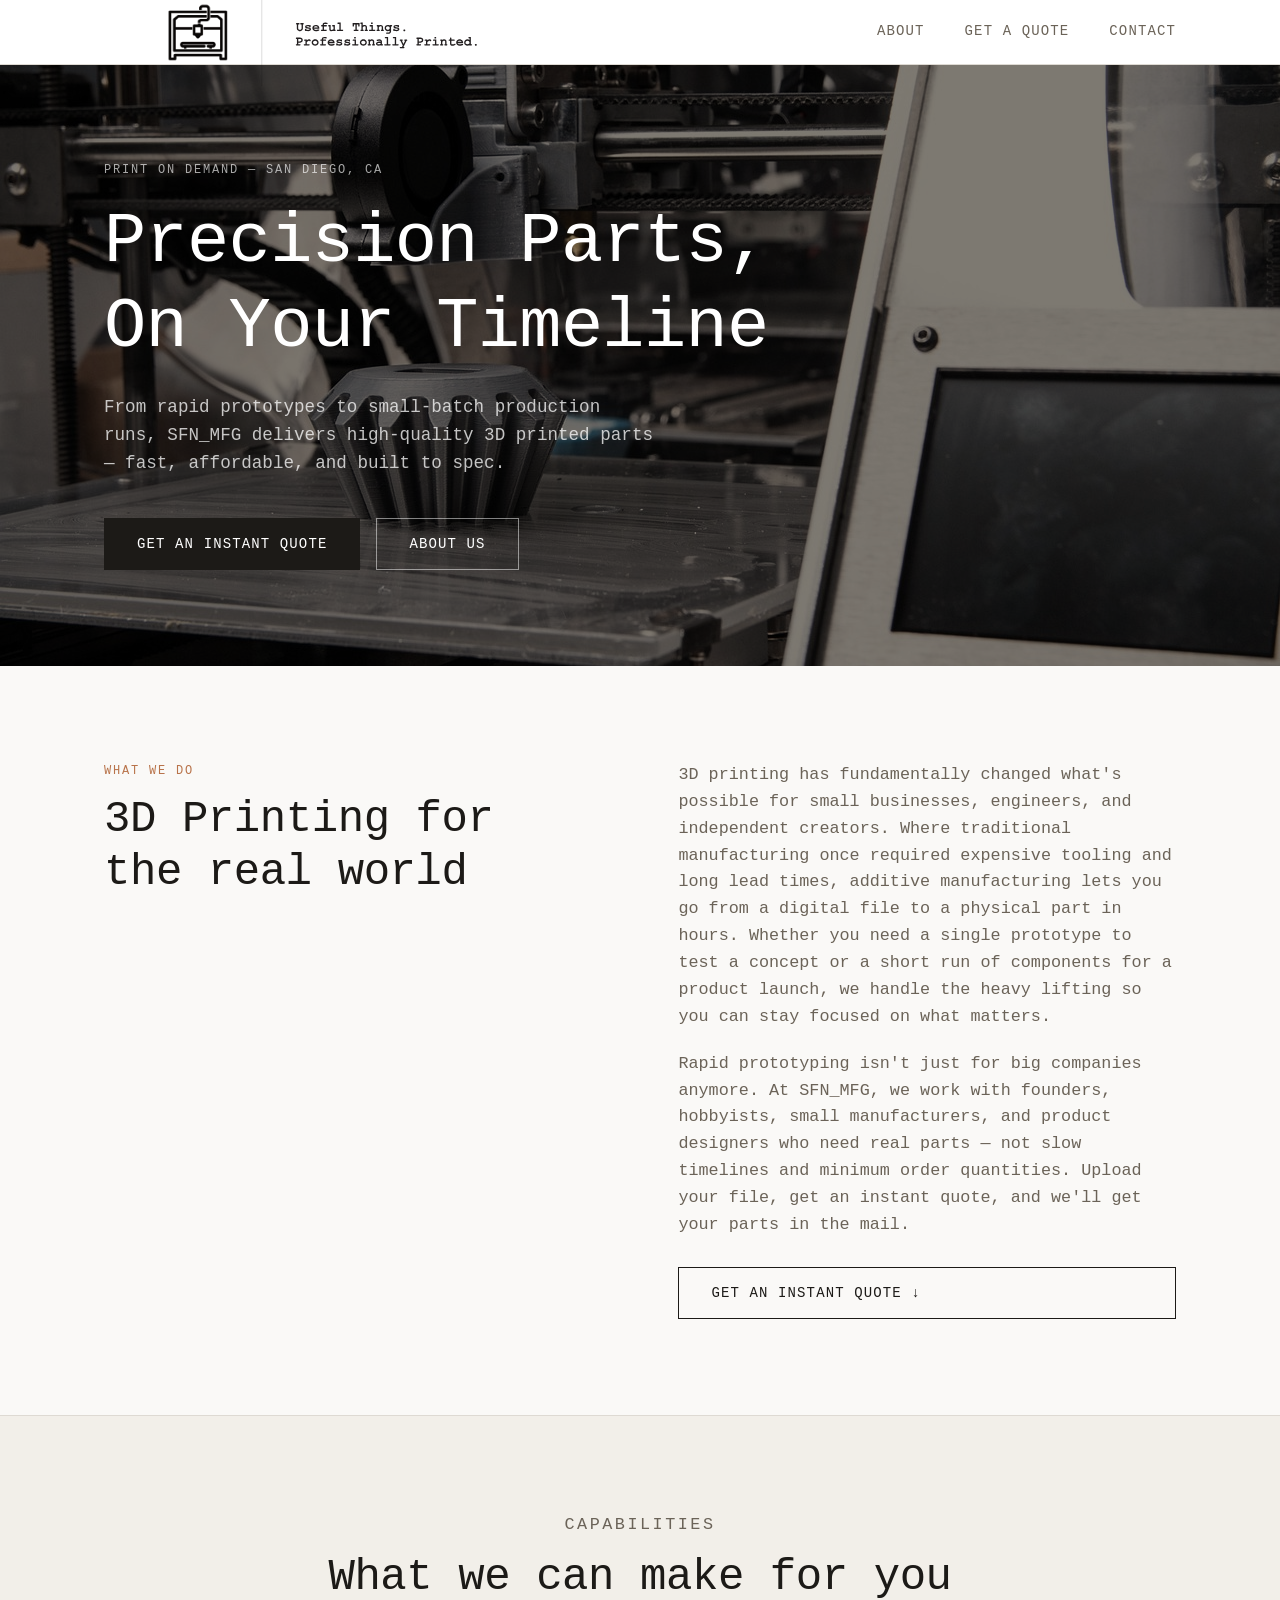
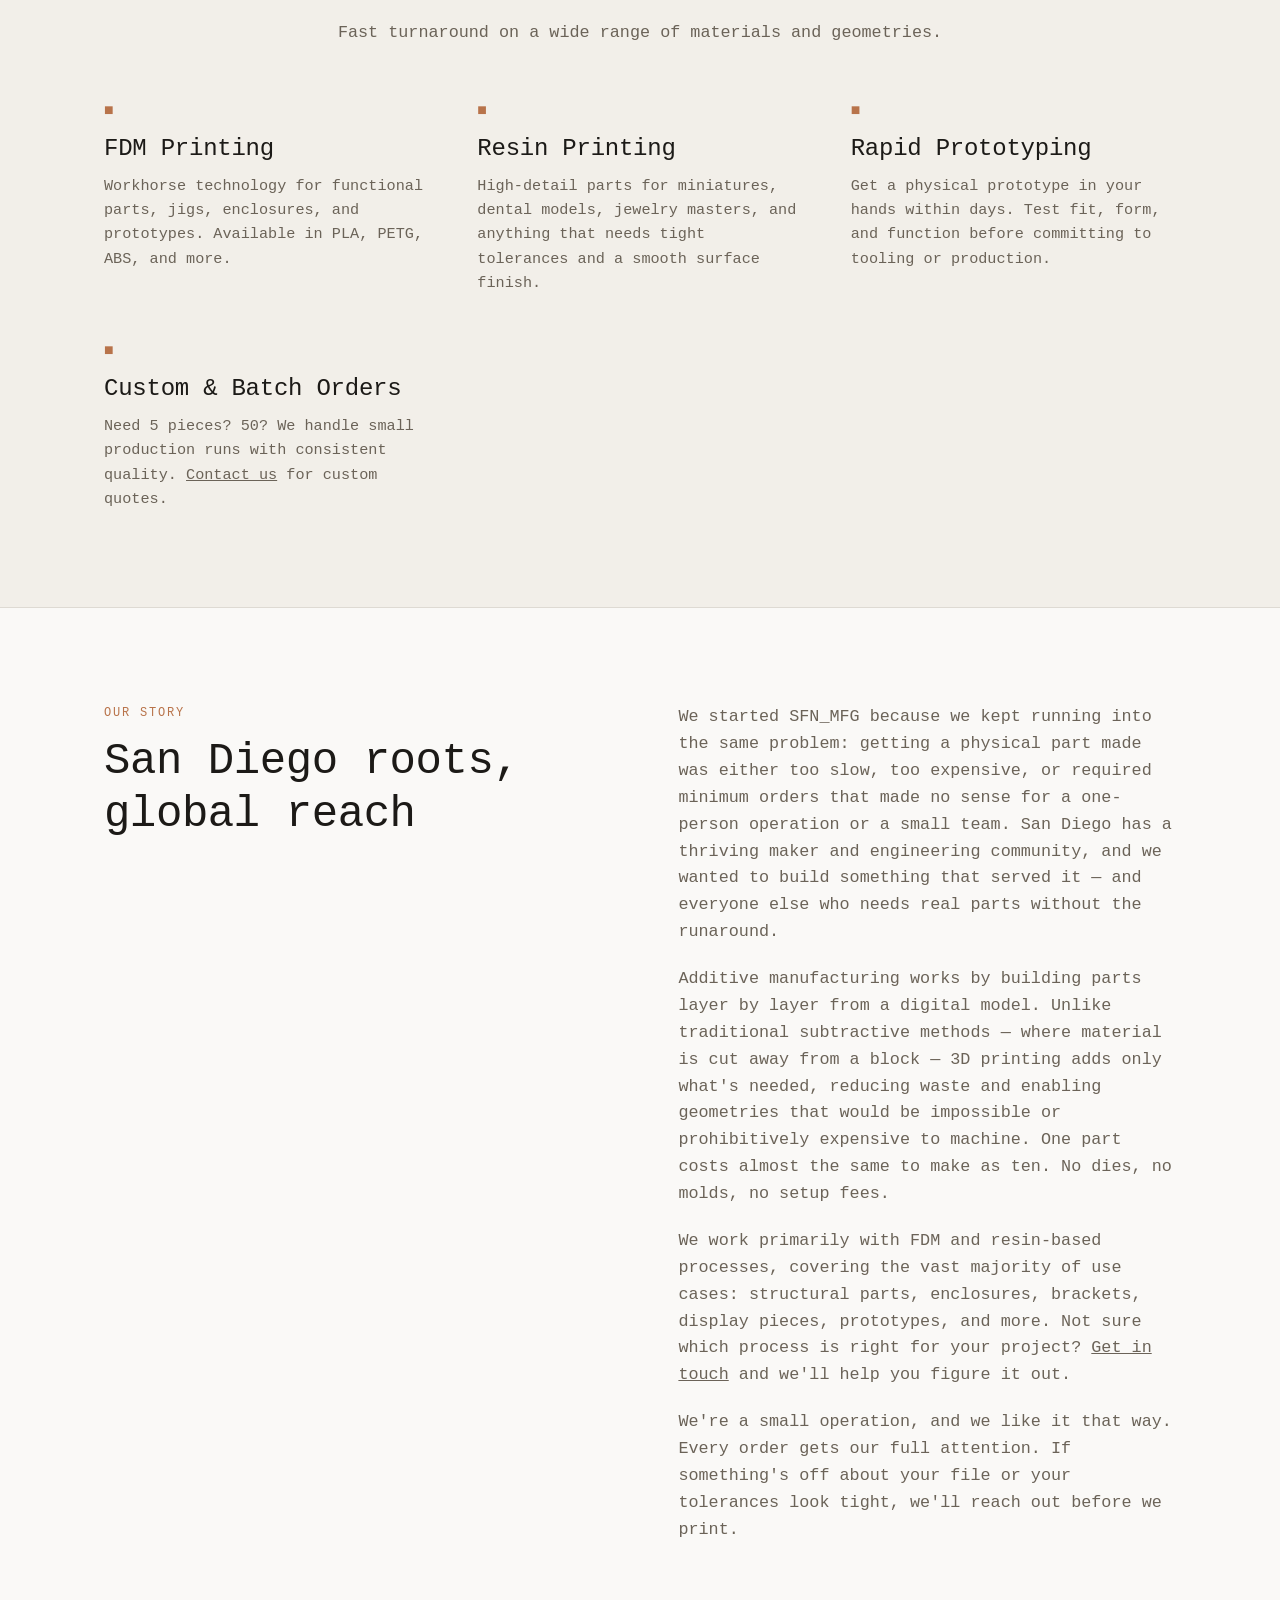
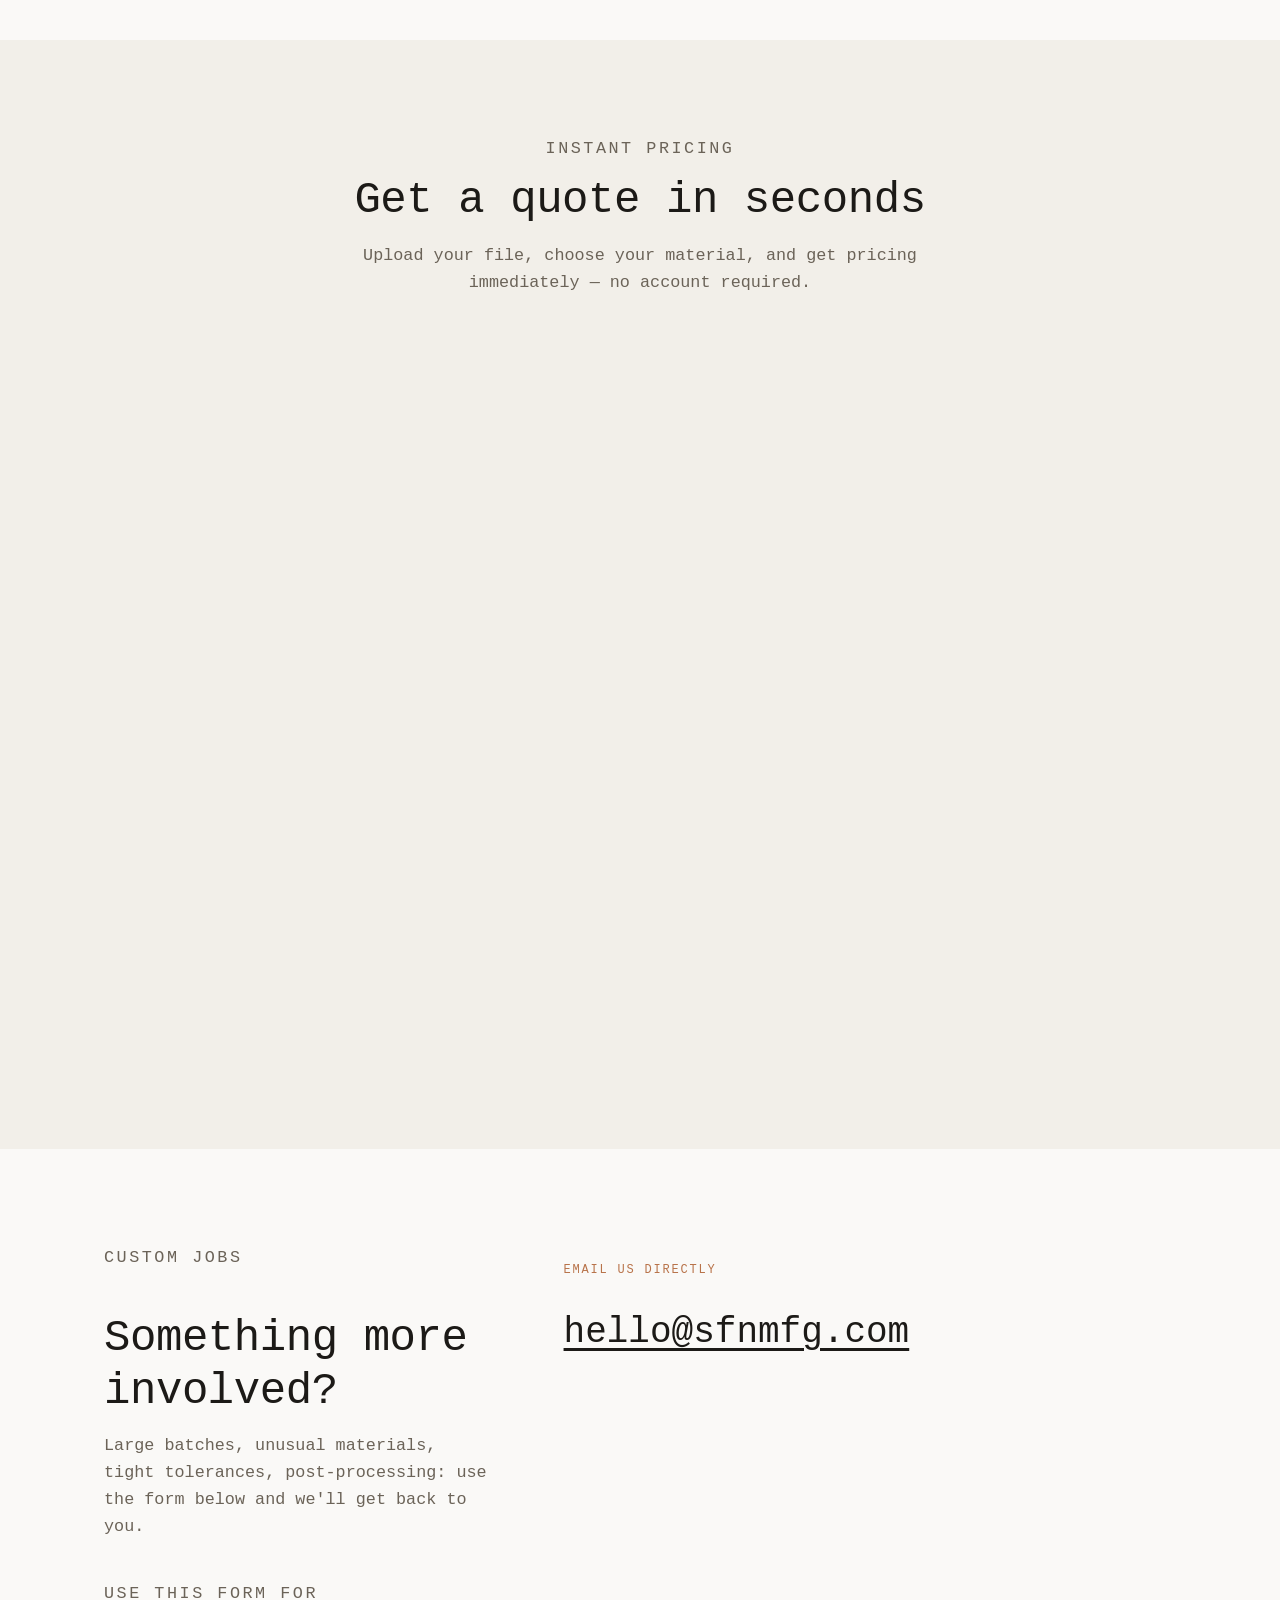
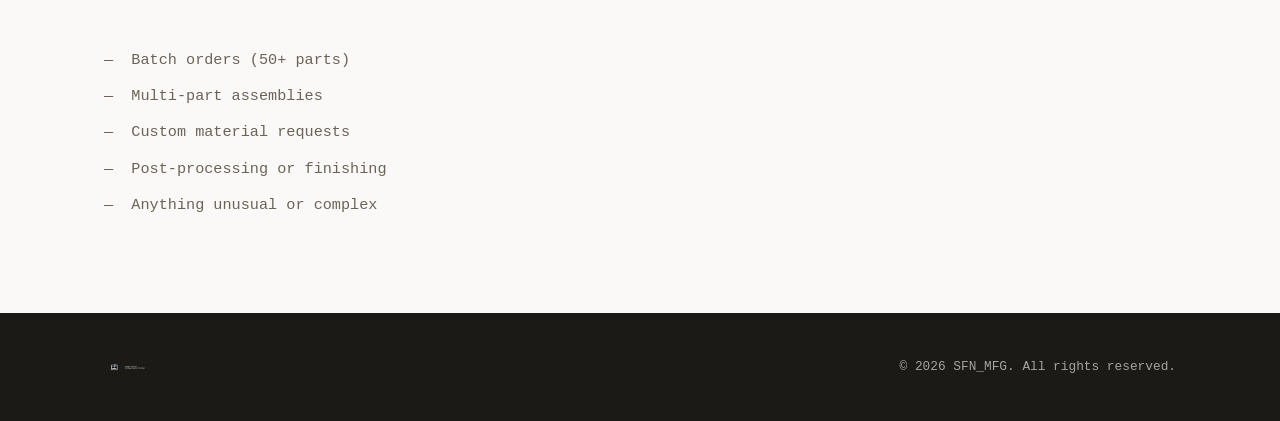
==== index.html @ a4cdd160 "Logo tweak" ====
<!DOCTYPE html>
<html lang="en">
<head>
  <meta charset="UTF-8">
  <meta name="viewport" content="width=device-width, initial-scale=1.0">
  <title>SFN_MFG — 3D Printing, San Diego</title>
  <link rel="preconnect" href="https://fonts.googleapis.com">
  <link rel="preconnect" href="https://fonts.gstatic.com" crossorigin>
  <link href="https://fonts.googleapis.com/css2?family=Inter:wght@400;500&family=Playfair+Display:ital,wght@0,400;0,700;1,400&display=swap" rel="stylesheet">
  <link rel="stylesheet" href="style.css">
</head>
<body>

  <a href="#main-content" class="skip-link">Skip to main content</a>

  <header class="site-header">
    <div class="container">
      <nav class="nav" aria-label="Main navigation">
        <a href="#" class="nav__logo">
          <img src="SFN_MFG_STUDIO_MARK.svg" alt="" class="nav__logo-img">

        </a>
        <button class="nav__toggle" aria-label="Toggle navigation" aria-expanded="false">
          <span></span><span></span><span></span>
        </button>
        <ul class="nav__links">
          <li><a href="#about">About</a></li>
          <li><a href="#quote">Get a Quote</a></li>
          <li><a href="#contact">Contact</a></li>
        </ul>
      </nav>
    </div>
  </header>

  <main id="main-content">

    <!-- Hero -->
    <section class="hero" aria-label="Hero">
      <div class="hero__bg" style="background-image: 
      url('hero.jpg');"></div> 
      <div class="container">
        <div class="hero__content">
          <p class="hero__eyebrow">Print on Demand &mdash; San Diego, CA</p>
          <h1 class="hero__title">Precision Parts,<br><span class="italic">On Your Timeline</span></h1>
          <p class="hero__subtitle">From rapid prototypes to small-batch production runs, SFN_MFG delivers high-quality 3D printed parts &mdash; fast, affordable, and built to spec.</p>
          <div class="hero__actions">
            <a href="#quote" class="btn btn--primary">Get an Instant Quote</a>
            <a href="#about" class="btn btn--outline-light">About Us</a>
          </div>
        </div>
      </div>
    </section>

    <!-- What We Do -->
    <section class="section" id="what-we-do">
      <div class="container">
        <div class="two-col">
          <div>
            <p class="section-eyebrow">What We Do</p>
            <h2>3D Printing for<br><span class="italic">the real world</span></h2>
          </div>
          <div class="prose">
            <p>3D printing has fundamentally changed what's possible for small businesses, engineers, and independent creators. Where traditional manufacturing once required expensive tooling and long lead times, additive manufacturing lets you go from a digital file to a physical part in hours. Whether you need a single prototype to test a concept or a short run of components for a product launch, we handle the heavy lifting so you can stay focused on what matters.</p>
            <p>Rapid prototyping isn't just for big companies anymore. At SFN_MFG, we work with founders, hobbyists, small manufacturers, and product designers who need real parts &mdash; not slow timelines and minimum order quantities. Upload your file, get an instant quote, and we'll get your parts in the mail.</p>
            <a href="#quote" class="btn btn--outline" style="margin-top: 8px;">Get an Instant Quote &darr;</a>
          </div>
        </div>
      </div>
    </section>

    <hr class="divider">

    <!-- Capabilities -->
    <section class="section section--surface">
      <div class="container">
        <div class="section-header section-header--center">
          <p class="section-eyebrow">Capabilities</p>
          <h2>What we can make for you</h2>
          <p>Fast turnaround on a wide range of materials and geometries.</p>
        </div>
        <div class="feature-grid">
          <div class="feature-item">
            <div class="feature-item__icon" aria-hidden="true">&#9632;</div>
            <h3>FDM Printing</h3>
            <p>Workhorse technology for functional parts, jigs, enclosures, and prototypes. Available in PLA, PETG, ABS, and more.</p>
          </div>
          <div class="feature-item">
            <div class="feature-item__icon" aria-hidden="true">&#9632;</div>
            <h3>Resin Printing</h3>
            <p>High-detail parts for miniatures, dental models, jewelry masters, and anything that needs tight tolerances and a smooth surface finish.</p>
          </div>
          <div class="feature-item">
            <div class="feature-item__icon" aria-hidden="true">&#9632;</div>
            <h3>Rapid Prototyping</h3>
            <p>Get a physical prototype in your hands within days. Test fit, form, and function before committing to tooling or production.</p>
          </div>
          <div class="feature-item">
            <div class="feature-item__icon" aria-hidden="true">&#9632;</div>
            <h3>Custom &amp; Batch Orders</h3>
            <p>Need 5 pieces? 50? We handle small production runs with consistent quality. <a href="#contact" style="text-decoration: underline;">Contact us</a> for custom quotes.</p>
          </div>
        </div>
      </div>
    </section>

    <hr class="divider">

    <!-- About -->
    <section class="section" id="about">
      <div class="container">
        <div class="two-col">
          <div>
            <p class="section-eyebrow">Our Story</p>
            <h2>San Diego roots,<br><span class="italic">global reach</span></h2>
          </div>
          <div class="prose">
            <p>We started SFN_MFG because we kept running into the same problem: getting a physical part made was either too slow, too expensive, or required minimum orders that made no sense for a one-person operation or a small team. San Diego has a thriving maker and engineering community, and we wanted to build something that served it &mdash; and everyone else who needs real parts without the runaround.</p>
            <p>Additive manufacturing works by building parts layer by layer from a digital model. Unlike traditional subtractive methods &mdash; where material is cut away from a block &mdash; 3D printing adds only what's needed, reducing waste and enabling geometries that would be impossible or prohibitively expensive to machine. One part costs almost the same to make as ten. No dies, no molds, no setup fees.</p>
            <p>We work primarily with FDM and resin-based processes, covering the vast majority of use cases: structural parts, enclosures, brackets, display pieces, prototypes, and more. Not sure which process is right for your project? <a href="#contact" style="text-decoration: underline;">Get in touch</a> and we'll help you figure it out.</p>
            <p>We're a small operation, and we like it that way. Every order gets our full attention. If something's off about your file or your tolerances look tight, we'll reach out before we print.</p>
          </div>
        </div>
      </div>
    </section>

    <!-- Quote Widget -->
    <section class="section section--surface" id="quote">
      <div class="container">
        <div class="section-header section-header--center">
          <p class="section-eyebrow">Instant Pricing</p>
          <h2>Get a quote in seconds</h2>
          <p>Upload your file, choose your material, and get pricing immediately &mdash; no account required.</p>
        </div>
        <div class="quote-widget">
          <iframe src="https://app.autoquote3d.com/widget/u727wvwbausvleplkal7ih7n" frameborder="0" title="Get an Instant Quote" sandbox="allow-scripts allow-forms allow-same-origin">Your browser does not support iframes.</iframe>
        </div>
      </div>
    </section>

    <!-- Contact -->
    <section class="section" id="contact">
      <div class="container">
        <div class="contact-layout">

          <div class="contact-info">
            <p class="section-eyebrow">Custom Jobs</p>
            <h2>Something more<br><span class="italic">involved?</span></h2>
            <p>Large batches, unusual materials, tight tolerances, post-processing: use the form below and we'll get back to you.</p>

            <p class="section-eyebrow" style="margin-top: 0;">Use this form for</p>
            <ul style="list-style: none; display: flex; flex-direction: column; gap: 12px; font-size: 0.95rem; color: var(--color-text-muted);">
              <li><span aria-hidden="true">&#8212;&nbsp;</span> Batch orders (50+ parts)</li>
              <li><span aria-hidden="true">&#8212;&nbsp;</span> Multi-part assemblies</li>
              <li><span aria-hidden="true">&#8212;&nbsp;</span> Custom material requests</li>
              <li><span aria-hidden="true">&#8212;&nbsp;</span> Post-processing or finishing</li>
              <li><span aria-hidden="true">&#8212;&nbsp;</span> Anything unusual or complex</li>
            </ul>
          </div>

          <div class="contact-email">
            <p class="section-eyebrow">Email us directly</p>
            <a href="mailto:hello@sfnmfg.com" class="contact-email__link">hello@sfnmfg.com</a>
          </div>

        </div>
      </div>
    </section>

  </main>

  <footer class="site-footer">
    <div class="container">
      <div class="footer-inner">
        <span class="footer-logo">
          <img src="SFN_MFG_STUDIO_MARK.svg" alt="" class="footer-logo__img">
        </span>
        <p class="footer-copy">&copy; 2026 SFN_MFG. All rights reserved.</p>
      </div>
    </div>
  </footer>

  <script>
    const toggle = document.querySelector('.nav__toggle');
    const links = document.querySelector('.nav__links');
    toggle.addEventListener('click', () => {
      const open = toggle.getAttribute('aria-expanded') === 'true';
      toggle.setAttribute('aria-expanded', String(!open));
      links.classList.toggle('nav__links--open', !open);
    });
    links.querySelectorAll('a').forEach(a => {
      a.addEventListener('click', () => {
        toggle.setAttribute('aria-expanded', 'false');
        links.classList.remove('nav__links--open');
      });
    });
  </script>

</body>
</html>
---- style.css ----
/* ============================================
   SFN_MFG — stylesheet
   ============================================ */

/* --- Reset & Base --- */
*, *::before, *::after {
  box-sizing: border-box;
  margin: 0;
  padding: 0;
}

:root {
  --color-bg: #faf9f7;
  --color-surface: #f2efe9;
  --color-border: #dedad3;
  --color-text: #1c1a17;
  --color-text-muted: #6b6358;
  --color-accent: #b8734a;
  --font-heading: 'Courier', -apple-system-mono, monospace;
  /* --font-heading: 'IBM Plex Mono', 'Courier New', monospace; */
  --font-body: 'Courier', system-ui, -apple-system, sans-serif;
  --max-width: 1200px;
  --spacing-section: 96px;
}

html { font-size: 16px; scroll-behavior: smooth; }
@media (prefers-reduced-motion: reduce) { html { scroll-behavior: auto; } }

body {
  font-family: var(--font-body);
  background-color: var(--color-bg);
  color: var(--color-text);
  line-height: 1.6;
  -webkit-font-smoothing: antialiased;
}

a { color: inherit; text-decoration: none; }
img { display: block; max-width: 100%; }

/* --- Skip link --- */
.skip-link {
  position: absolute;
  top: -100%;
  left: 0;
  padding: 12px 24px;
  background: var(--color-accent);
  color: #fff;
  font-size: 0.875rem;
  font-weight: 500;
  z-index: 200;
  transition: top 0.2s;
}
.skip-link:focus { top: 0; }

/* --- Decorative italic (em used in markup) --- */
em { font-style: italic; }

/* --- Typography --- */
h1, h2, h3 {
  font-family: var(--font-heading);
  font-weight: 400;
  line-height: 1.2;
  letter-spacing: -0.01em;
}

h1 { font-size: clamp(2.4rem, 5.5vw, 4.5rem); }
h2 { font-size: clamp(1.75rem, 3.5vw, 2.75rem); }
h3 { font-size: clamp(1.1rem, 2vw, 1.5rem); }

p { max-width: 65ch; }

/* --- Layout --- */
.container {
  width: 100%;
  max-width: var(--max-width);
  margin-inline: auto;
  padding-inline: clamp(20px, 5vw, 64px);
}

.section { padding-block: var(--spacing-section); }
.section--surface { background-color: var(--color-surface); }

/* --- Navigation --- */
.site-header {
  position: sticky;
  top: 0;
  z-index: 100;
  background-color: rgba(255,255,255,0.95);
  backdrop-filter: blur(8px);
  border-bottom: 1px solid var(--color-border);
}

.nav {
  display: flex;
  align-items: center;
  justify-content: space-between;
  height: 64px;
}

.nav__logo {
  display: flex;
  align-items: center;
  gap: 10px;
  font-family: var(--font-heading);
  font-size: 1.25rem;
  font-weight: 700;
  letter-spacing: 0.01em;
}

.nav__logo-img {
  height: 256px;
  width: auto;
  /* object-fit: contain; */
}

.nav__toggle {
  display: none;
  flex-direction: column;
  justify-content: center;
  gap: 5px;
  width: 32px;
  height: 32px;
  background: none;
  border: none;
  cursor: pointer;
  padding: 0;
}

.nav__toggle span {
  display: block;
  height: 1.5px;
  background-color: var(--color-text);
  transition: opacity 0.2s;
}

.nav__links {
  display: flex;
  list-style: none;
  gap: 40px;
}

.nav__links a {
  font-size: 0.875rem;
  letter-spacing: 0.08em;
  text-transform: uppercase;
  color: var(--color-text-muted);
  transition: color 0.2s;
}

.nav__links a:hover,
.nav__links a.active {
  color: var(--color-text);
}

.nav__links a.active {
  font-weight: 500;
}

/* --- Buttons --- */
.btn {
  display: inline-flex;
  align-items: center;
  gap: 8px;
  padding: 14px 32px;
  font-family: var(--font-body);
  font-size: 0.875rem;
  font-weight: 500;
  letter-spacing: 0.08em;
  text-transform: uppercase;
  cursor: pointer;
  transition: background-color 0.2s, color 0.2s, border-color 0.2s;
  border: 1.5px solid transparent;
}

.btn--primary {
  background-color: var(--color-text);
  color: #ffffff;
  border-color: var(--color-text);
}

.btn--primary:hover { background-color: #444; border-color: #444; }

.btn:disabled {
  opacity: 0.6;
  cursor: not-allowed;
}

.btn--outline {
  background-color: transparent;
  color: var(--color-text);
  border-color: var(--color-text);
}

.btn--outline:hover {
  background-color: var(--color-text);
  color: #ffffff;
}

.btn--outline-light {
  background-color: transparent;
  color: #ffffff;
  border: 1.5px solid rgba(255,255,255,0.5);
}

.btn--outline-light:hover {
  background-color: #fff;
  color: var(--color-text);
  border-color: #fff;
}

/* --- Focus styles --- */
:focus-visible {
  outline: 2px solid var(--color-text);
  outline-offset: 3px;
}

.btn:focus-visible {
  outline: 2px solid currentColor;
  outline-offset: 3px;
}

.hero .btn--primary:focus-visible,
.hero .btn--outline-light:focus-visible {
  outline-color: #fff;
}

/* --- Hero (full-width image) --- */
.hero {
  position: relative;
  min-height: 600px;
  display: flex;
  align-items: center;
  overflow: hidden;
}

.hero__bg {
  position: absolute;
  inset: 0;
  background-size: cover;
  background-position: center;
  filter: brightness(0.45) sepia(0.25);
}

.hero__content {
  position: relative;
  z-index: 1;
  padding-block: 96px;
  color: #ffffff;
}

.hero__eyebrow {
  font-size: 0.75rem;
  letter-spacing: 0.15em;
  text-transform: uppercase;
  color: rgba(255,255,255,0.65);
  margin-bottom: 20px;
}

.hero__title { margin-bottom: 24px; color: #fff; }

.hero__subtitle {
  font-size: 1.1rem;
  color: rgba(255,255,255,0.75);
  margin-bottom: 40px;
  max-width: 52ch;
}

.hero__actions { display: flex; gap: 16px; flex-wrap: wrap; }

/* --- Section Headers --- */
.section-header { margin-bottom: 56px; }
.section-header--center { text-align: center; }
.section-header--center p { margin-inline: auto; }

.section-eyebrow {
  font-size: 0.75rem;
  letter-spacing: 0.15em;
  text-transform: uppercase;
  color: var(--color-accent);
  margin-bottom: 12px;
}

.section-header h2 { margin-bottom: 16px; }
.section-header p { color: var(--color-text-muted); font-size: 1.05rem; }

/* --- Feature Grid (why us / capabilities) --- */
.feature-grid {
  display: grid;
  grid-template-columns: repeat(auto-fill, minmax(260px, 1fr));
  gap: 48px;
}

.feature-item__icon {
  font-size: 1rem;
  margin-bottom: 16px;
  line-height: 1;
  color: var(--color-accent);
}

.feature-item h3 { margin-bottom: 10px; }

.feature-item p {
  font-size: 0.95rem;
  color: var(--color-text-muted);
}

/* --- Two-column layout --- */
.two-col {
  display: grid;
  grid-template-columns: 1fr 1fr;
  gap: clamp(40px, 6vw, 96px);
  align-items: start;
}

/* --- Page Hero (inner pages) --- */
.page-hero {
  padding-block: clamp(60px, 10vw, 112px);
  border-bottom: 1px solid var(--color-border);
}

.page-hero__eyebrow {
  font-size: 0.75rem;
  letter-spacing: 0.15em;
  text-transform: uppercase;
  color: var(--color-text-muted);
  margin-bottom: 20px;
}

.page-hero p {
  font-size: 1.1rem;
  color: var(--color-text-muted);
  margin-top: 20px;
  max-width: 60ch;
}

/* --- Prose (body copy blocks) --- */
.prose {
  display: flex;
  flex-direction: column;
  gap: 20px;
  max-width: 68ch;
}

.prose p {
  font-size: 1.05rem;
  color: var(--color-text-muted);
  max-width: 100%;
}

.prose--wide { max-width: 80ch; }

/* --- Contact --- */
.contact-email {
  display: flex;
  flex-direction: column;
  gap: 12px;
  justify-content: center;
  padding-block: 16px;
}

.contact-email__link {
  font-family: var(--font-heading);
  font-size: clamp(1.5rem, 3vw, 2.25rem);
  font-weight: 400;
  color: var(--color-text);
  text-decoration: underline;
  text-underline-offset: 6px;
  transition: color 0.2s;
}

.contact-email__link:hover { color: var(--color-text-muted); }

/* --- Form --- */
.contact-layout {
  display: grid;
  grid-template-columns: 1fr 1.6fr;
  gap: clamp(40px, 6vw, 96px);
  align-items: start;
}

.contact-info h2 { margin-bottom: 16px; }

.contact-info > p {
  color: var(--color-text-muted);
  font-size: 1.05rem;
  margin-bottom: 40px;
}

.form {
  display: flex;
  flex-direction: column;
  gap: 24px;
}

.form-row {
  display: grid;
  grid-template-columns: 1fr 1fr;
  gap: 20px;
}

.field {
  display: flex;
  flex-direction: column;
  gap: 8px;
}

.field label {
  font-size: 0.8rem;
  letter-spacing: 0.1em;
  text-transform: uppercase;
  color: var(--color-text-muted);
}

.field input,
.field textarea,
.field select {
  width: 100%;
  padding: 12px 16px;
  background: transparent;
  border: 1.5px solid var(--color-border);
  font-family: var(--font-body);
  font-size: 1rem;
  color: var(--color-text);
  outline: none;
  transition: border-color 0.2s, box-shadow 0.2s;
  -webkit-appearance: none;
  appearance: none;
}

.field input:focus-visible,
.field textarea:focus-visible,
.field select:focus-visible {
  border-color: var(--color-text);
  box-shadow: 0 0 0 3px rgba(26,26,26,0.12);
  outline: none;
}

.field textarea { resize: vertical; min-height: 140px; }

/* --- Footer --- */
.site-footer {
  background-color: var(--color-text);
  color: #ffffff;
  padding-block: 40px;
}

.footer-inner {
  display: flex;
  justify-content: space-between;
  align-items: center;
  flex-wrap: wrap;
  gap: 16px;
}

.footer-logo {
  display: flex;
  align-items: center;
  gap: 10px;
  font-family: var(--font-heading);
  font-size: 1.1rem;
  font-weight: 700;
  letter-spacing: 0.01em;
}

.footer-logo__img {
  height: 28px;
  width: auto;
  object-fit: contain;
  filter: invert(1);
}

.footer-copy {
  font-size: 0.8rem;
  color: rgba(255,255,255,0.6);
  margin: 0;
  max-width: none;
}

/* --- Quote Widget iframe --- */
.quote-widget {
  display: block;
  width: 100%;
  max-width: 900px;
  margin: 0 auto;
}

.quote-widget iframe {
  display: block;
  width: 900px;
  max-width: 100%;
  height: 700px;
  border: none;
}

/* --- Divider --- */
hr.divider {
  height: 1px;
  background-color: var(--color-border);
  border: none;
}

/* --- Form status message --- */
.form-status {
  font-size: 0.9rem;
  min-height: 1.4em;
}

.form-status--success { color: #2d6a4f; }
.form-status--error   { color: #9b2226; }

/* --- Quote CTA block (homepage + inner pages) --- */
.quote-cta {
  max-width: 560px;
  margin: 0 auto;
  display: flex;
  flex-direction: column;
  align-items: center;
  gap: 32px;
  text-align: center;
}

.quote-cta__note {
  font-size: 0.9rem;
  color: var(--color-text-muted);
  font-style: italic;
  max-width: 52ch;
  text-align: left;
  border-left: 2px solid var(--color-accent);
  padding-left: 16px;
}

.quote-trust {
  list-style: none;
  display: flex;
  flex-direction: column;
  gap: 10px;
  text-align: left;
  width: 100%;
  max-width: 400px;
}

.quote-trust li {
  font-size: 0.95rem;
  color: var(--color-text-muted);
  display: flex;
  align-items: baseline;
  gap: 10px;
}

.quote-trust li::before {
  content: '—';
  color: var(--color-accent);
  flex-shrink: 0;
}

/* --- Quote page: sidebar + widget layout --- */
.quote-page-layout {
  display: grid;
  grid-template-columns: 300px 1fr;
  gap: clamp(40px, 5vw, 80px);
  align-items: start;
}

.quote-trust-panel {
  display: flex;
  flex-direction: column;
  gap: 24px;
  position: sticky;
  top: 88px;
}

.quote-trust-panel__note {
  font-size: 0.875rem;
  color: var(--color-text-muted);
  font-style: italic;
  border-left: 2px solid var(--color-accent);
  padding-left: 14px;
  max-width: 100%;
}

.quote-trust-list {
  list-style: none;
  display: flex;
  flex-direction: column;
  gap: 20px;
}

.quote-trust-list li {
  display: flex;
  gap: 12px;
  align-items: flex-start;
}

.quote-trust-list__icon {
  color: var(--color-accent);
  font-size: 0.6rem;
  margin-top: 6px;
  flex-shrink: 0;
}

.quote-trust-list strong {
  display: block;
  font-size: 0.875rem;
  font-weight: 500;
  margin-bottom: 4px;
}

.quote-trust-list p {
  font-size: 0.85rem;
  color: var(--color-text-muted);
  max-width: 100%;
}

.quote-trust-panel__cta {
  border-top: 1px solid var(--color-border);
  padding-top: 24px;
  display: flex;
  flex-direction: column;
  gap: 12px;
}

.quote-trust-panel__cta p {
  font-size: 0.875rem;
  color: var(--color-text-muted);
}

.quote-widget--page iframe {
  height: 800px;
}

/* --- Capabilities: material tier grid --- */
.cap-tier-grid {
  display: grid;
  grid-template-columns: repeat(3, 1fr);
  gap: 0;
  border: 1px solid var(--color-border);
}

.cap-tier {
  padding: 40px;
  border-right: 1px solid var(--color-border);
  display: flex;
  flex-direction: column;
  gap: 16px;
}

.cap-tier:last-child {
  border-right: none;
}

.cap-tier h3 {
  font-size: clamp(1.1rem, 2vw, 1.4rem);
  margin-bottom: 0;
}

.cap-tier p {
  font-size: 0.95rem;
  color: var(--color-text-muted);
  max-width: 100%;
}

.cap-tier__label {
  font-size: 0.75rem;
  font-weight: 500;
  letter-spacing: 0.08em;
  text-transform: uppercase;
  color: var(--color-text-muted);
  margin-bottom: -8px;
}

.cap-tier__list {
  list-style: none;
  padding: 0;
  margin: 0;
  display: flex;
  flex-direction: column;
  gap: 6px;
}

.cap-tier__list li {
  font-size: 0.9rem;
  color: var(--color-text-muted);
  padding-left: 14px;
  position: relative;
}

.cap-tier__list li::before {
  content: '';
  position: absolute;
  left: 0;
  top: 0.55em;
  width: 5px;
  height: 5px;
  background: var(--color-accent);
  border-radius: 50%;
}

/* --- Responsive --- */
@media (max-width: 900px) {
  .split-section { grid-template-columns: 1fr; }
  .two-col { grid-template-columns: 1fr; }
  .contact-layout { grid-template-columns: 1fr; }
  .quote-page-layout { grid-template-columns: 1fr; }
  .quote-trust-panel { position: static; }
  .cap-tier-grid { grid-template-columns: 1fr; }
  .cap-tier { border-right: none; border-bottom: 1px solid var(--color-border); }
  .cap-tier:last-child { border-bottom: none; }
}

@media (max-width: 600px) {
  :root { --spacing-section: 56px; }
  .nav__toggle { display: flex; }
  .nav__links {
    display: none;
    position: absolute;
    top: 64px;
    left: 0;
    right: 0;
    flex-direction: column;
    gap: 0;
    background-color: #fff;
    border-bottom: 1px solid var(--color-border);
    padding-block: 8px;
  }
  .nav__links--open { display: flex; }
  .nav__links li a {
    display: block;
    padding: 14px clamp(20px, 5vw, 64px);
  }
  .form-row { grid-template-columns: 1fr; }
  .footer-inner { flex-direction: column; align-items: flex-start; }
}
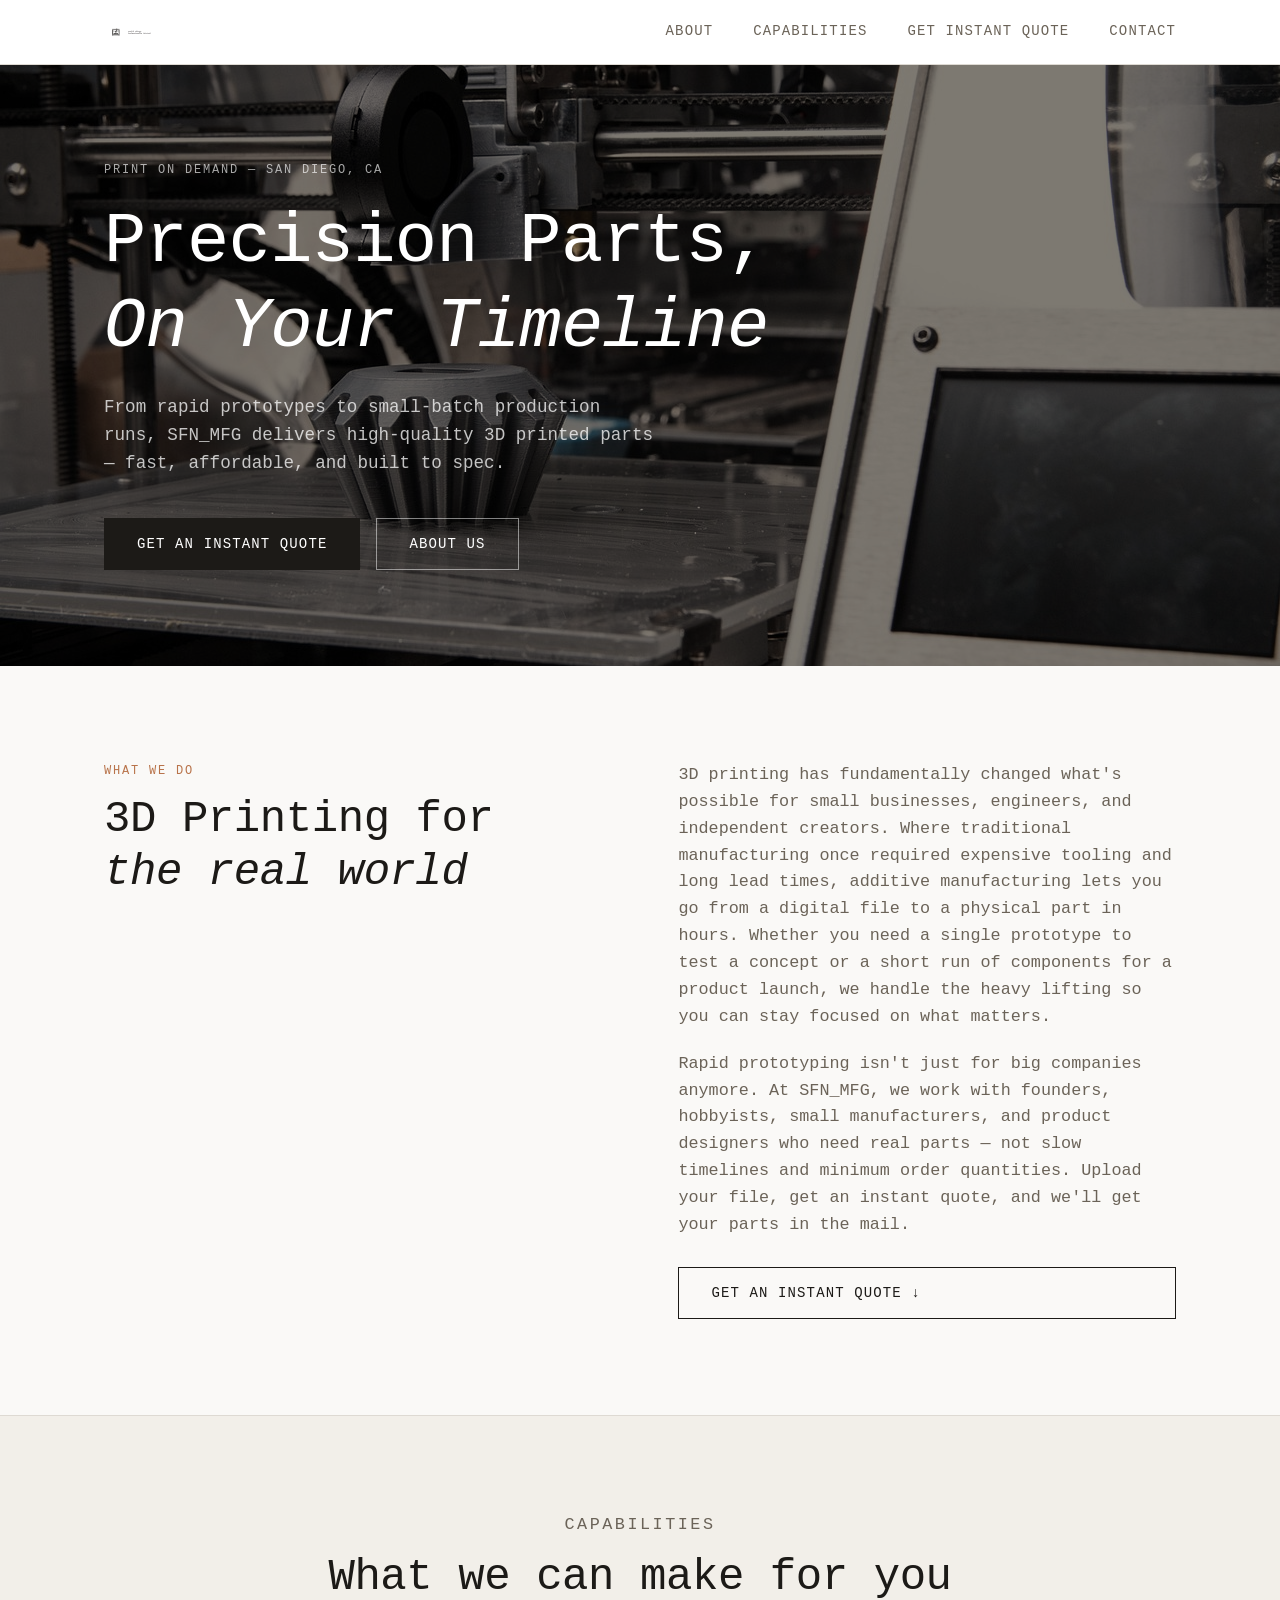
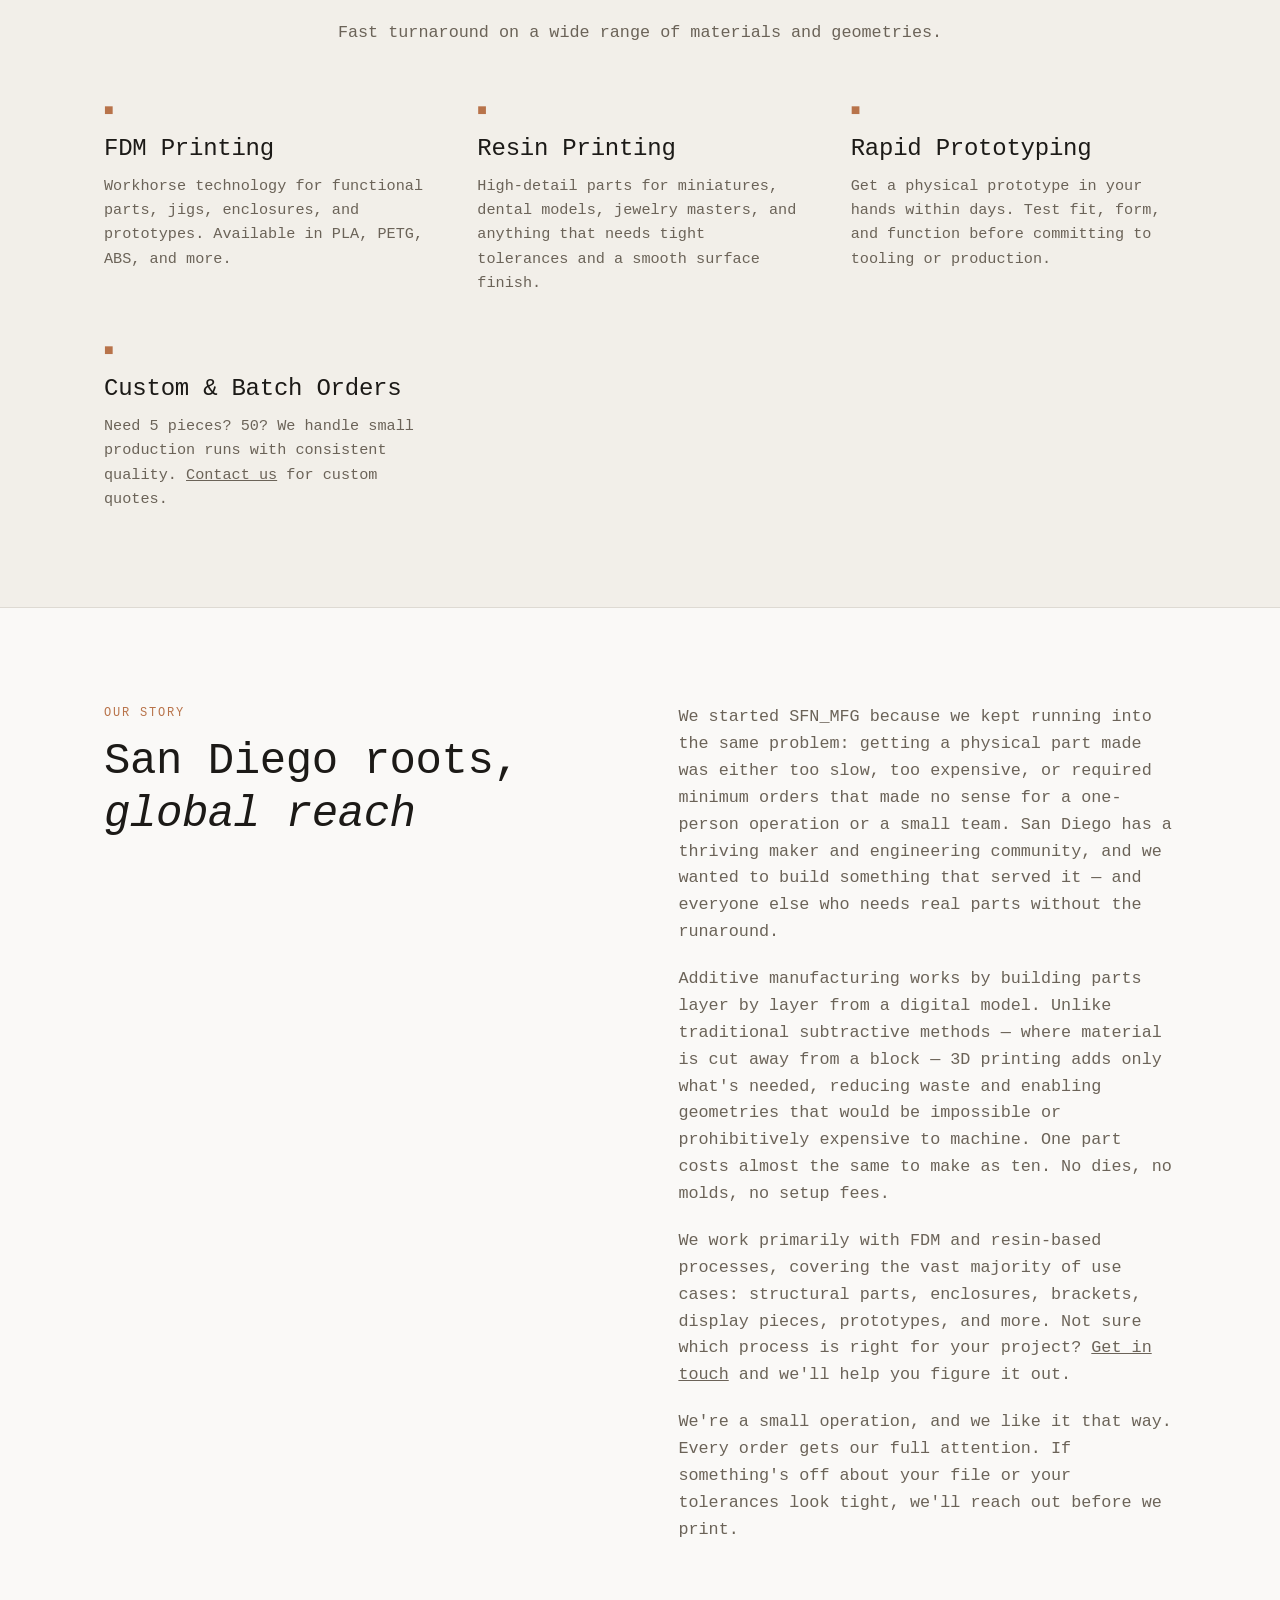
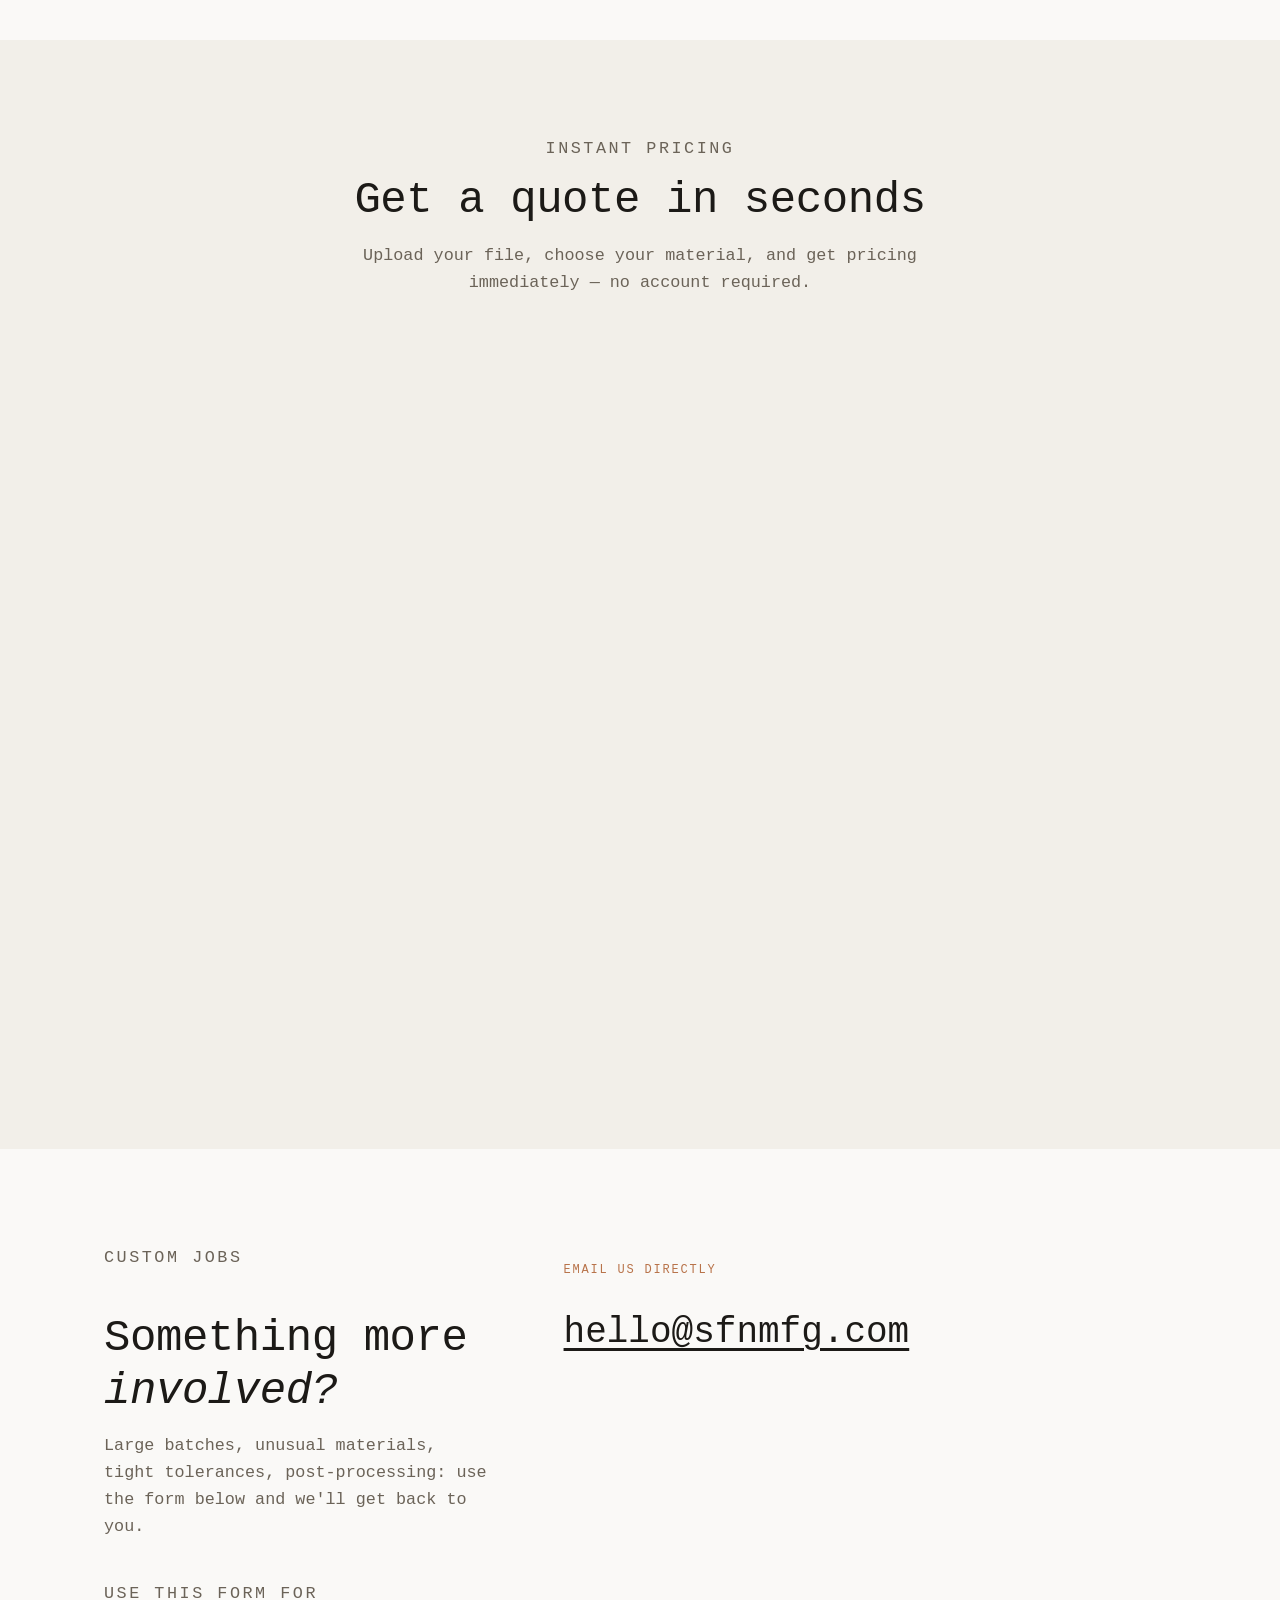
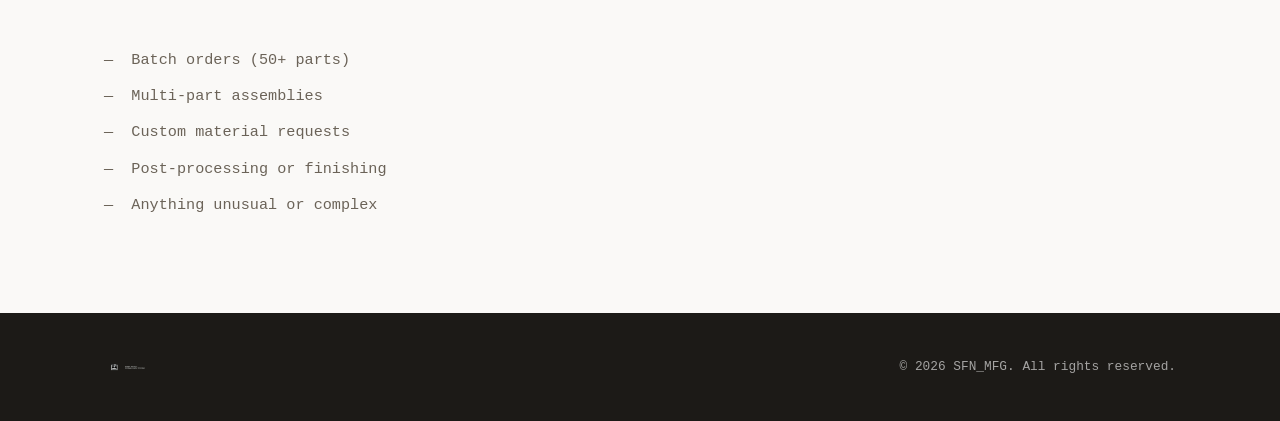
==== commit cc4244e6: "Fit and finish: favicon, fonts, accessibility, code quality - Add favicon assets and site.webmanifes" ====
--- a/index.html
+++ b/index.html
@@ -4,10 +4,11 @@
   <meta charset="UTF-8">
   <meta name="viewport" content="width=device-width, initial-scale=1.0">
   <title>SFN_MFG — 3D Printing, San Diego</title>
-  <link rel="preconnect" href="https://fonts.googleapis.com">
-  <link rel="preconnect" href="https://fonts.gstatic.com" crossorigin>
-  <link href="https://fonts.googleapis.com/css2?family=Inter:wght@400;500&family=Playfair+Display:ital,wght@0,400;0,700;1,400&display=swap" rel="stylesheet">
   <link rel="stylesheet" href="style.css">
+  <link rel="apple-touch-icon" sizes="180x180" href="/apple-touch-icon.png">
+  <link rel="icon" type="image/png" sizes="32x32" href="/favicon-32x32.png">
+  <link rel="icon" type="image/png" sizes="16x16" href="/favicon-16x16.png">
+  <link rel="manifest" href="/site.webmanifest">
 </head>
 <body>
 
@@ -16,17 +17,17 @@
   <header class="site-header">
     <div class="container">
       <nav class="nav" aria-label="Main navigation">
-        <a href="#" class="nav__logo">
-          <img src="SFN_MFG_STUDIO_MARK.svg" alt="" class="nav__logo-img">
-
+        <a href="#" class="nav__logo" aria-label="SFN_MFG — Home">
+          <img src="SFN_MFG_STUDIO_MARK.svg" alt="" class="nav__logo-img" width="32" height="32">
         </a>
-        <button class="nav__toggle" aria-label="Toggle navigation" aria-expanded="false">
+        <button class="nav__toggle" aria-label="Toggle navigation" aria-expanded="false" aria-controls="nav-menu">
           <span></span><span></span><span></span>
         </button>
-        <ul class="nav__links">
-          <li><a href="#about">About</a></li>
-          <li><a href="#quote">Get a Quote</a></li>
-          <li><a href="#contact">Contact</a></li>
+        <ul class="nav__links" id="nav-menu">
+          <li><a href="about.html">About</a></li>
+          <li><a href="capabilities.html">Capabilities</a></li>
+          <li><a href="quote.html">Get Instant Quote</a></li>
+          <li><a href="contact.html">Contact</a></li>
         </ul>
       </nav>
     </div>
@@ -41,7 +42,7 @@
       <div class="container">
         <div class="hero__content">
           <p class="hero__eyebrow">Print on Demand &mdash; San Diego, CA</p>
-          <h1 class="hero__title">Precision Parts,<br><span class="italic">On Your Timeline</span></h1>
+          <h1 class="hero__title">Precision Parts,<br><em>On Your Timeline</em></h1>
           <p class="hero__subtitle">From rapid prototypes to small-batch production runs, SFN_MFG delivers high-quality 3D printed parts &mdash; fast, affordable, and built to spec.</p>
           <div class="hero__actions">
             <a href="#quote" class="btn btn--primary">Get an Instant Quote</a>
@@ -57,7 +58,7 @@
         <div class="two-col">
           <div>
             <p class="section-eyebrow">What We Do</p>
-            <h2>3D Printing for<br><span class="italic">the real world</span></h2>
+            <h2>3D Printing for<br><em>the real world</em></h2>
           </div>
           <div class="prose">
             <p>3D printing has fundamentally changed what's possible for small businesses, engineers, and independent creators. Where traditional manufacturing once required expensive tooling and long lead times, additive manufacturing lets you go from a digital file to a physical part in hours. Whether you need a single prototype to test a concept or a short run of components for a product launch, we handle the heavy lifting so you can stay focused on what matters.</p>
@@ -111,7 +112,7 @@
         <div class="two-col">
           <div>
             <p class="section-eyebrow">Our Story</p>
-            <h2>San Diego roots,<br><span class="italic">global reach</span></h2>
+            <h2>San Diego roots,<br><em>global reach</em></h2>
           </div>
           <div class="prose">
             <p>We started SFN_MFG because we kept running into the same problem: getting a physical part made was either too slow, too expensive, or required minimum orders that made no sense for a one-person operation or a small team. San Diego has a thriving maker and engineering community, and we wanted to build something that served it &mdash; and everyone else who needs real parts without the runaround.</p>
@@ -132,7 +133,7 @@
           <p>Upload your file, choose your material, and get pricing immediately &mdash; no account required.</p>
         </div>
         <div class="quote-widget">
-          <iframe src="https://app.autoquote3d.com/widget/u727wvwbausvleplkal7ih7n" frameborder="0" title="Get an Instant Quote" sandbox="allow-scripts allow-forms allow-same-origin">Your browser does not support iframes.</iframe>
+          <iframe src="https://app.autoquote3d.com/widget/u727wvwbausvleplkal7ih7n" frameborder="0" title="Get an Instant Quote" sandbox="allow-scripts allow-forms allow-same-origin">Your browser does not support this quote tool. Please <a href="contact.html">contact us directly</a> to request a quote.</iframe>
         </div>
       </div>
     </section>
@@ -144,7 +145,7 @@
 
           <div class="contact-info">
             <p class="section-eyebrow">Custom Jobs</p>
-            <h2>Something more<br><span class="italic">involved?</span></h2>
+            <h2>Something more<br><em>involved?</em></h2>
             <p>Large batches, unusual materials, tight tolerances, post-processing: use the form below and we'll get back to you.</p>
 
             <p class="section-eyebrow" style="margin-top: 0;">Use this form for</p>
@@ -172,28 +173,14 @@
     <div class="container">
       <div class="footer-inner">
         <span class="footer-logo">
-          <img src="SFN_MFG_STUDIO_MARK.svg" alt="" class="footer-logo__img">
+          <img src="SFN_MFG_STUDIO_MARK.svg" alt="" class="footer-logo__img" width="28" height="28">
         </span>
         <p class="footer-copy">&copy; 2026 SFN_MFG. All rights reserved.</p>
       </div>
     </div>
   </footer>
 
-  <script>
-    const toggle = document.querySelector('.nav__toggle');
-    const links = document.querySelector('.nav__links');
-    toggle.addEventListener('click', () => {
-      const open = toggle.getAttribute('aria-expanded') === 'true';
-      toggle.setAttribute('aria-expanded', String(!open));
-      links.classList.toggle('nav__links--open', !open);
-    });
-    links.querySelectorAll('a').forEach(a => {
-      a.addEventListener('click', () => {
-        toggle.setAttribute('aria-expanded', 'false');
-        links.classList.remove('nav__links--open');
-      });
-    });
-  </script>
+  <script src="nav.js"></script>
 
 </body>
 </html>
--- a/style.css
+++ b/style.css
@@ -16,8 +16,7 @@
   --color-text: #1c1a17;
   --color-text-muted: #6b6358;
   --color-accent: #b8734a;
-  --font-heading: 'Courier', -apple-system-mono, monospace;
-  /* --font-heading: 'IBM Plex Mono', 'Courier New', monospace; */
+  --font-heading: 'Courier New', 'Courier', monospace;
   --font-body: 'Courier', system-ui, -apple-system, sans-serif;
   --max-width: 1200px;
   --spacing-section: 96px;
@@ -108,9 +107,8 @@
 }
 
 .nav__logo-img {
-  height: 256px;
+  height: 32px;
   width: auto;
-  /* object-fit: contain; */
 }
 
 .nav__toggle {
@@ -437,6 +435,12 @@
 
 .field textarea { resize: vertical; min-height: 140px; }
 
+.field input::placeholder,
+.field textarea::placeholder {
+  color: var(--color-text-muted);
+  opacity: 1;
+}
+
 /* --- Footer --- */
 .site-footer {
   background-color: var(--color-text);
@@ -529,29 +533,6 @@
   padding-left: 16px;
 }
 
-.quote-trust {
-  list-style: none;
-  display: flex;
-  flex-direction: column;
-  gap: 10px;
-  text-align: left;
-  width: 100%;
-  max-width: 400px;
-}
-
-.quote-trust li {
-  font-size: 0.95rem;
-  color: var(--color-text-muted);
-  display: flex;
-  align-items: baseline;
-  gap: 10px;
-}
-
-.quote-trust li::before {
-  content: '—';
-  color: var(--color-accent);
-  flex-shrink: 0;
-}
 
 /* --- Quote page: sidebar + widget layout --- */
 .quote-page-layout {
@@ -697,7 +678,6 @@
 
 /* --- Responsive --- */
 @media (max-width: 900px) {
-  .split-section { grid-template-columns: 1fr; }
   .two-col { grid-template-columns: 1fr; }
   .contact-layout { grid-template-columns: 1fr; }
   .quote-page-layout { grid-template-columns: 1fr; }
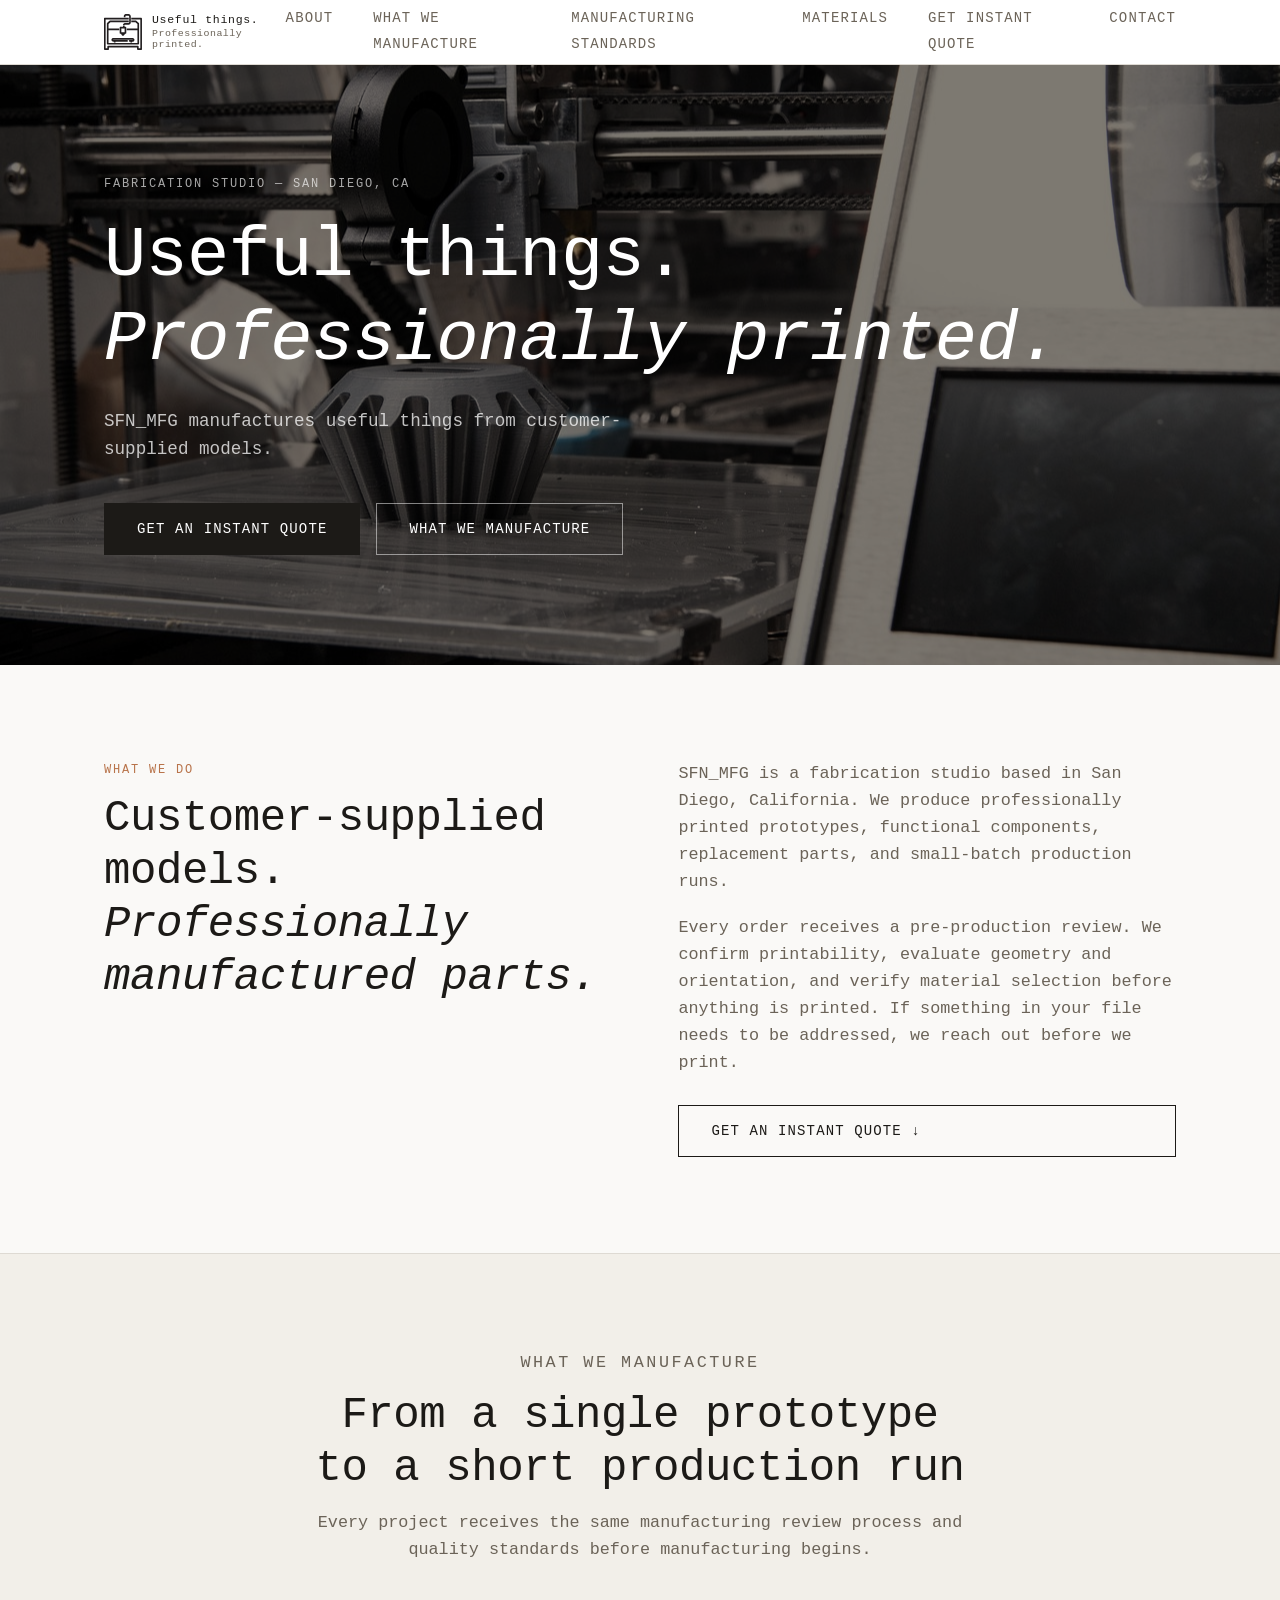
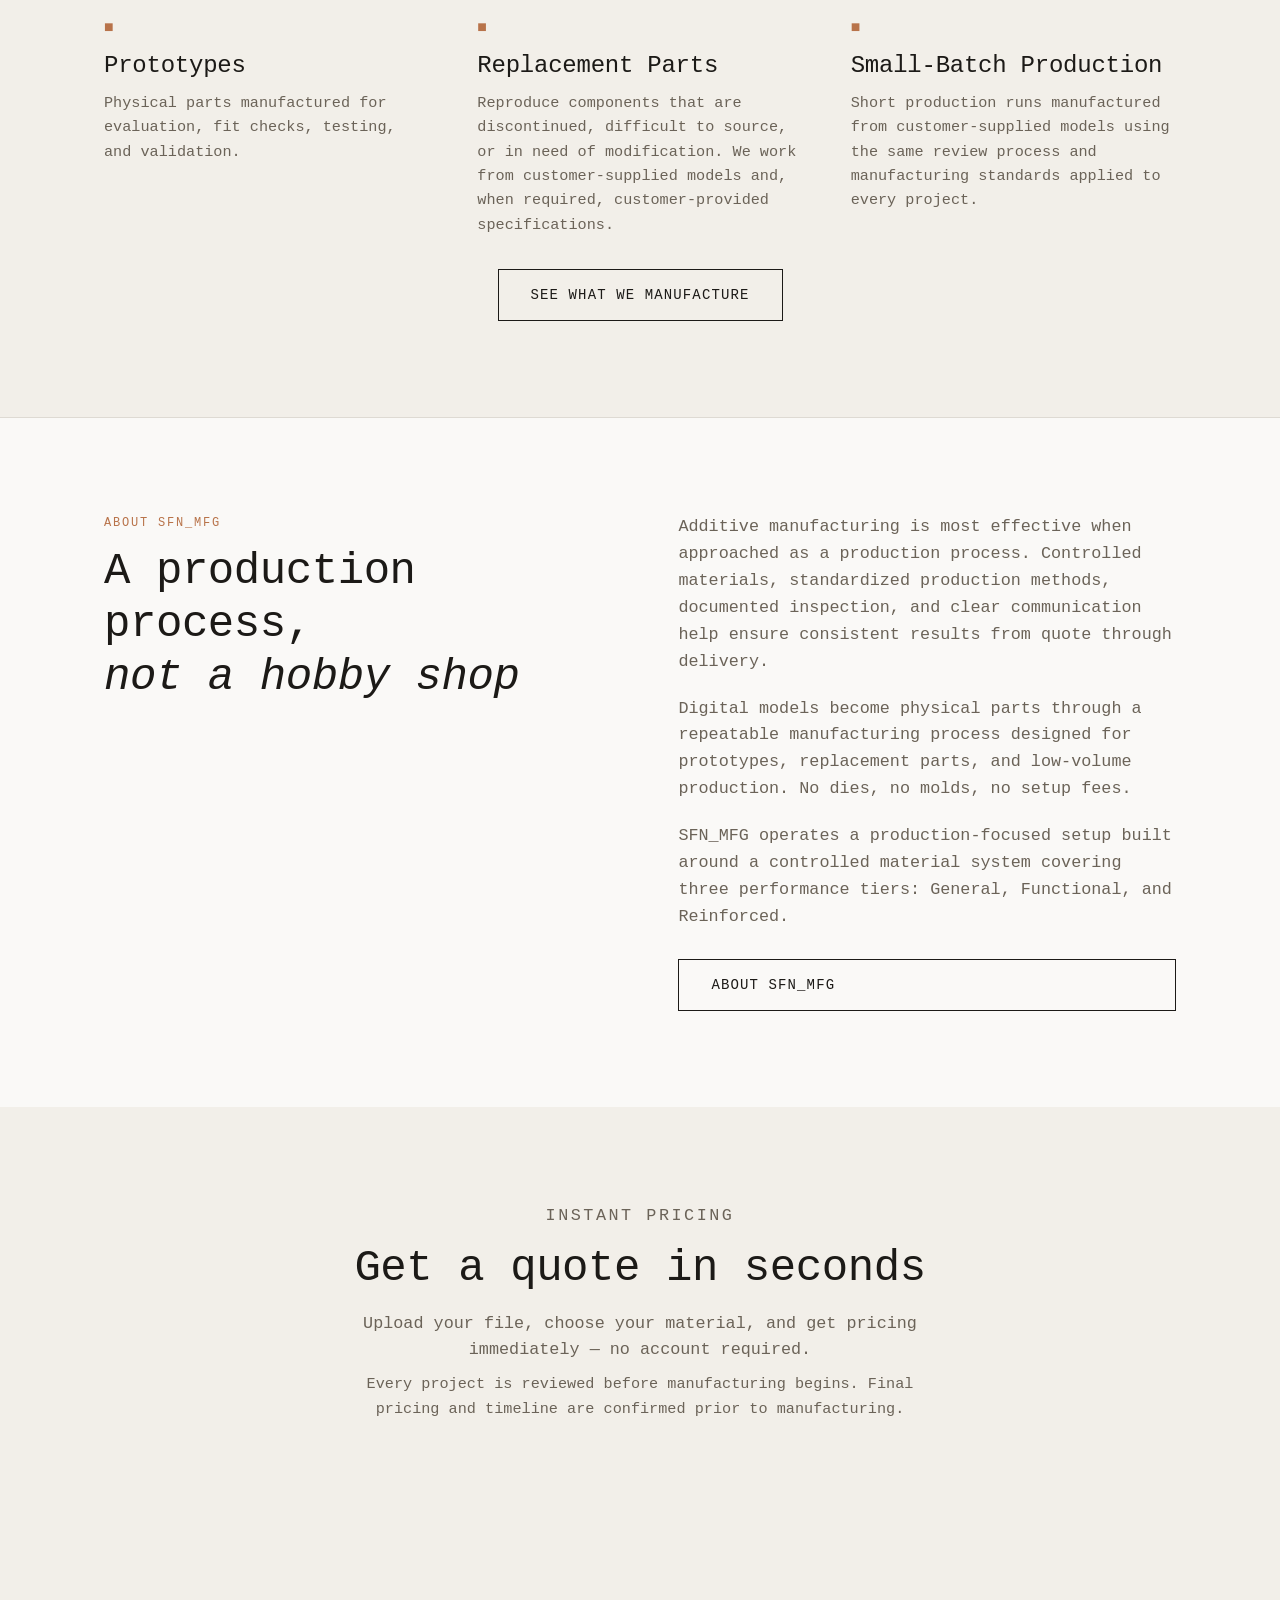
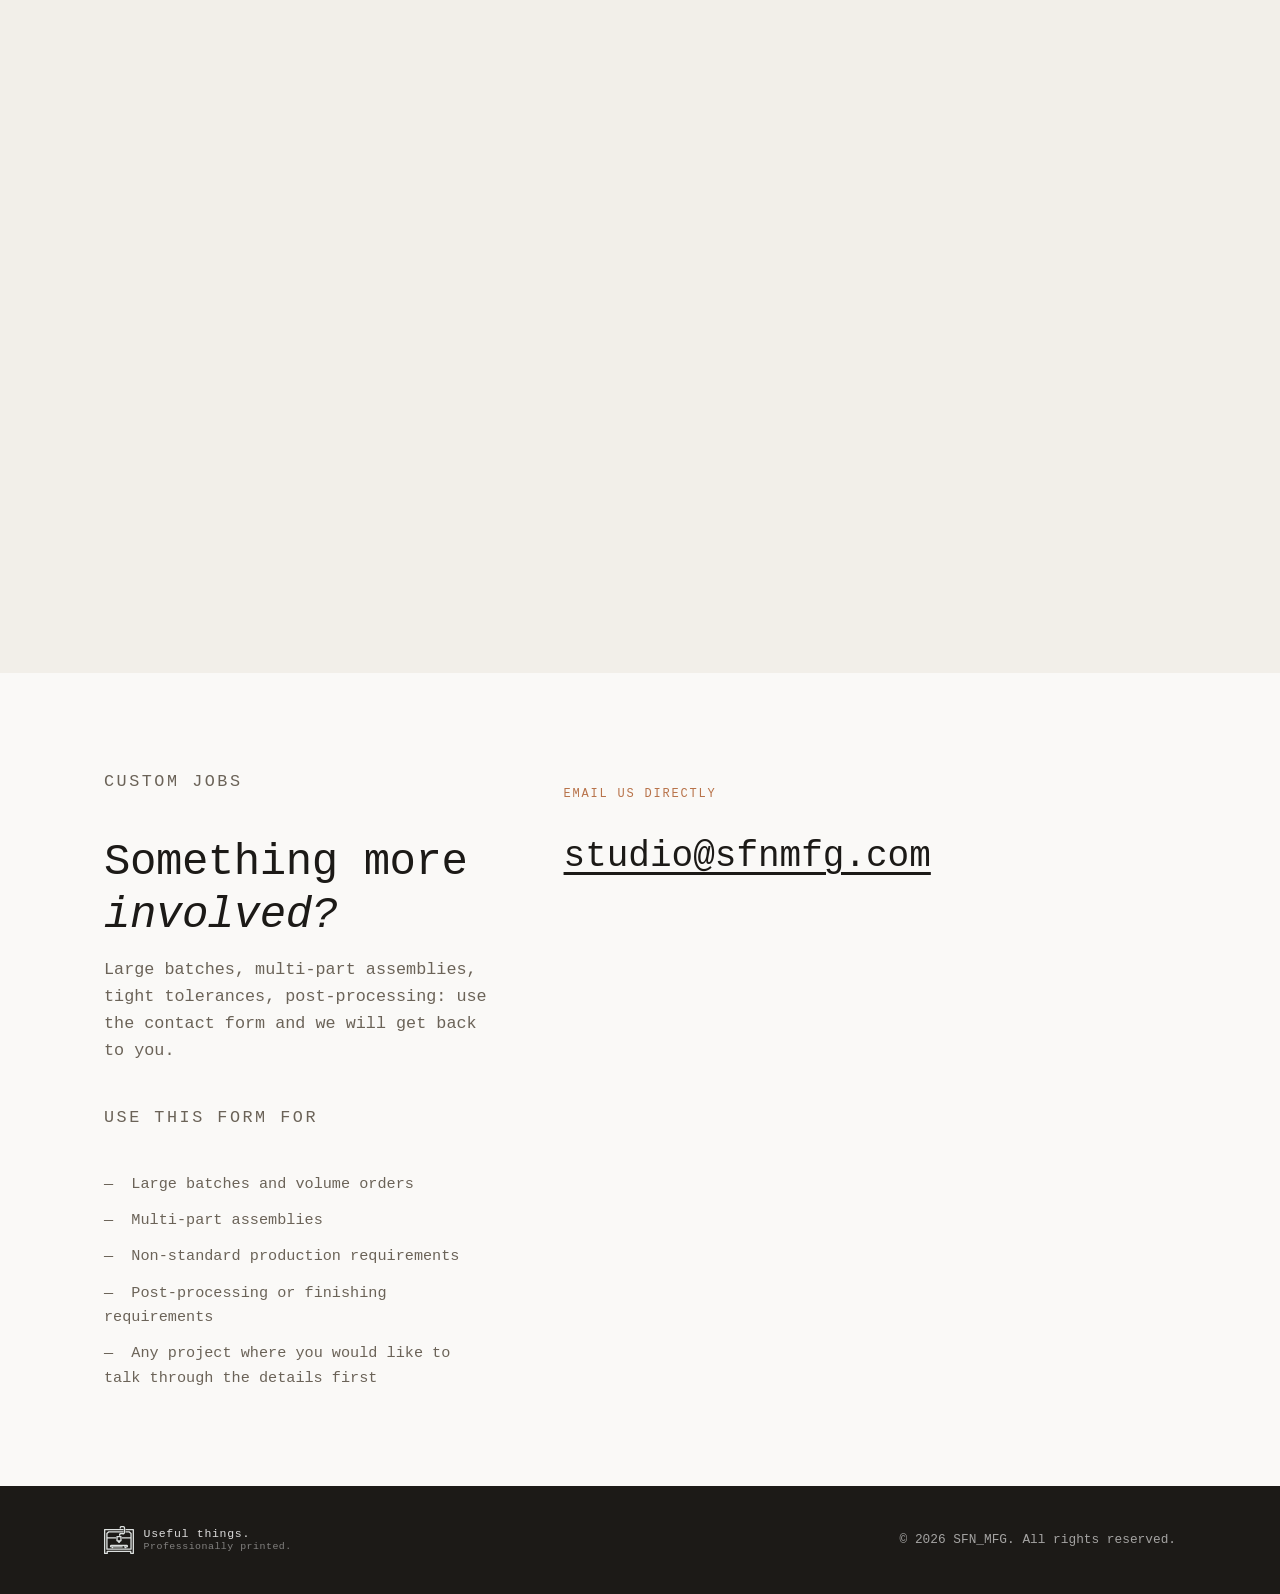
==== commit 4ecf0860: "Editorial revision v5: new site structure, copy overhaul, logo lockup - Rewrote index.html with prod" ====
--- a/index.html
+++ b/index.html
@@ -3,7 +3,7 @@
 <head>
   <meta charset="UTF-8">
   <meta name="viewport" content="width=device-width, initial-scale=1.0">
-  <title>SFN_MFG — 3D Printing, San Diego</title>
+  <title>SFN_MFG — Fabrication Studio, San Diego</title>
   <link rel="stylesheet" href="style.css">
   <link rel="apple-touch-icon" sizes="180x180" href="/apple-touch-icon.png">
   <link rel="icon" type="image/png" sizes="32x32" href="/favicon-32x32.png">
@@ -17,15 +17,21 @@
   <header class="site-header">
     <div class="container">
       <nav class="nav" aria-label="Main navigation">
-        <a href="#" class="nav__logo" aria-label="SFN_MFG — Home">
-          <img src="SFN_MFG_STUDIO_MARK.svg" alt="" class="nav__logo-img" width="32" height="32">
+        <a href="index.html" class="nav__logo" aria-label="SFN_MFG — Home">
+          <img src="SFN_MFG_LOGO.svg" alt="" class="nav__logo-img" width="36" height="36">
+          <span class="nav__logo-text">
+            <span class="nav__logo-line1">Useful things.</span>
+            <span class="nav__logo-line2">Professionally printed.</span>
+          </span>
         </a>
         <button class="nav__toggle" aria-label="Toggle navigation" aria-expanded="false" aria-controls="nav-menu">
           <span></span><span></span><span></span>
         </button>
         <ul class="nav__links" id="nav-menu">
           <li><a href="about.html">About</a></li>
-          <li><a href="capabilities.html">Capabilities</a></li>
+          <li><a href="what-we-manufacture.html">What We Manufacture</a></li>
+          <li><a href="manufacturing-standards.html">Manufacturing Standards</a></li>
+          <li><a href="materials.html">Materials</a></li>
           <li><a href="quote.html">Get Instant Quote</a></li>
           <li><a href="contact.html">Contact</a></li>
         </ul>
@@ -37,16 +43,15 @@
 
     <!-- Hero -->
     <section class="hero" aria-label="Hero">
-      <div class="hero__bg" style="background-image: 
-      url('hero.jpg');"></div> 
+      <div class="hero__bg" style="background-image: url('hero.jpg');"></div>
       <div class="container">
         <div class="hero__content">
-          <p class="hero__eyebrow">Print on Demand &mdash; San Diego, CA</p>
-          <h1 class="hero__title">Precision Parts,<br><em>On Your Timeline</em></h1>
-          <p class="hero__subtitle">From rapid prototypes to small-batch production runs, SFN_MFG delivers high-quality 3D printed parts &mdash; fast, affordable, and built to spec.</p>
+          <p class="hero__eyebrow">Fabrication Studio &mdash; San Diego, CA</p>
+          <h1 class="hero__title">Useful things.<br><em>Professionally printed.</em></h1>
+          <p class="hero__subtitle">SFN_MFG manufactures useful things from customer-supplied models.</p>
           <div class="hero__actions">
-            <a href="#quote" class="btn btn--primary">Get an Instant Quote</a>
-            <a href="#about" class="btn btn--outline-light">About Us</a>
+            <a href="quote.html" class="btn btn--primary">Get an Instant Quote</a>
+            <a href="what-we-manufacture.html" class="btn btn--outline-light">What We Manufacture</a>
           </div>
         </div>
       </div>
@@ -58,12 +63,12 @@
         <div class="two-col">
           <div>
             <p class="section-eyebrow">What We Do</p>
-            <h2>3D Printing for<br><em>the real world</em></h2>
+            <h2>Customer-supplied models.<br><em>Professionally manufactured parts.</em></h2>
           </div>
           <div class="prose">
-            <p>3D printing has fundamentally changed what's possible for small businesses, engineers, and independent creators. Where traditional manufacturing once required expensive tooling and long lead times, additive manufacturing lets you go from a digital file to a physical part in hours. Whether you need a single prototype to test a concept or a short run of components for a product launch, we handle the heavy lifting so you can stay focused on what matters.</p>
-            <p>Rapid prototyping isn't just for big companies anymore. At SFN_MFG, we work with founders, hobbyists, small manufacturers, and product designers who need real parts &mdash; not slow timelines and minimum order quantities. Upload your file, get an instant quote, and we'll get your parts in the mail.</p>
-            <a href="#quote" class="btn btn--outline" style="margin-top: 8px;">Get an Instant Quote &darr;</a>
+            <p>SFN_MFG is a fabrication studio based in San Diego, California. We produce professionally printed prototypes, functional components, replacement parts, and small-batch production runs.</p>
+            <p>Every order receives a pre-production review. We confirm printability, evaluate geometry and orientation, and verify material selection before anything is printed. If something in your file needs to be addressed, we reach out before we print.</p>
+            <a href="quote.html" class="btn btn--outline" style="margin-top: 8px;">Get an Instant Quote &darr;</a>
           </div>
         </div>
       </div>
@@ -71,35 +76,33 @@
 
     <hr class="divider">
 
-    <!-- Capabilities -->
+    <!-- What We Manufacture -->
     <section class="section section--surface">
       <div class="container">
         <div class="section-header section-header--center">
-          <p class="section-eyebrow">Capabilities</p>
-          <h2>What we can make for you</h2>
-          <p>Fast turnaround on a wide range of materials and geometries.</p>
+          <p class="section-eyebrow">What We Manufacture</p>
+          <h2>From a single prototype<br>to a short production run</h2>
+          <p>Every project receives the same manufacturing review process and quality standards before manufacturing begins.</p>
         </div>
         <div class="feature-grid">
           <div class="feature-item">
             <div class="feature-item__icon" aria-hidden="true">&#9632;</div>
-            <h3>FDM Printing</h3>
-            <p>Workhorse technology for functional parts, jigs, enclosures, and prototypes. Available in PLA, PETG, ABS, and more.</p>
+            <h3>Prototypes</h3>
+            <p>Physical parts manufactured for evaluation, fit checks, testing, and validation.</p>
           </div>
           <div class="feature-item">
             <div class="feature-item__icon" aria-hidden="true">&#9632;</div>
-            <h3>Resin Printing</h3>
-            <p>High-detail parts for miniatures, dental models, jewelry masters, and anything that needs tight tolerances and a smooth surface finish.</p>
+            <h3>Replacement Parts</h3>
+            <p>Reproduce components that are discontinued, difficult to source, or in need of modification. We work from customer-supplied models and, when required, customer-provided specifications.</p>
           </div>
           <div class="feature-item">
             <div class="feature-item__icon" aria-hidden="true">&#9632;</div>
-            <h3>Rapid Prototyping</h3>
-            <p>Get a physical prototype in your hands within days. Test fit, form, and function before committing to tooling or production.</p>
+            <h3>Small-Batch Production</h3>
+            <p>Short production runs manufactured from customer-supplied models using the same review process and manufacturing standards applied to every project.</p>
           </div>
-          <div class="feature-item">
-            <div class="feature-item__icon" aria-hidden="true">&#9632;</div>
-            <h3>Custom &amp; Batch Orders</h3>
-            <p>Need 5 pieces? 50? We handle small production runs with consistent quality. <a href="#contact" style="text-decoration: underline;">Contact us</a> for custom quotes.</p>
-          </div>
+        </div>
+        <div style="text-align: center; margin-top: 32px;">
+          <a href="what-we-manufacture.html" class="btn btn--outline">See What We Manufacture</a>
         </div>
       </div>
     </section>
@@ -111,14 +114,14 @@
       <div class="container">
         <div class="two-col">
           <div>
-            <p class="section-eyebrow">Our Story</p>
-            <h2>San Diego roots,<br><em>global reach</em></h2>
+            <p class="section-eyebrow">About SFN_MFG</p>
+            <h2>A production process,<br><em>not a hobby shop</em></h2>
           </div>
           <div class="prose">
-            <p>We started SFN_MFG because we kept running into the same problem: getting a physical part made was either too slow, too expensive, or required minimum orders that made no sense for a one-person operation or a small team. San Diego has a thriving maker and engineering community, and we wanted to build something that served it &mdash; and everyone else who needs real parts without the runaround.</p>
-            <p>Additive manufacturing works by building parts layer by layer from a digital model. Unlike traditional subtractive methods &mdash; where material is cut away from a block &mdash; 3D printing adds only what's needed, reducing waste and enabling geometries that would be impossible or prohibitively expensive to machine. One part costs almost the same to make as ten. No dies, no molds, no setup fees.</p>
-            <p>We work primarily with FDM and resin-based processes, covering the vast majority of use cases: structural parts, enclosures, brackets, display pieces, prototypes, and more. Not sure which process is right for your project? <a href="#contact" style="text-decoration: underline;">Get in touch</a> and we'll help you figure it out.</p>
-            <p>We're a small operation, and we like it that way. Every order gets our full attention. If something's off about your file or your tolerances look tight, we'll reach out before we print.</p>
+            <p>Additive manufacturing is most effective when approached as a production process. Controlled materials, standardized production methods, documented inspection, and clear communication help ensure consistent results from quote through delivery.</p>
+            <p>Digital models become physical parts through a repeatable manufacturing process designed for prototypes, replacement parts, and low-volume production. No dies, no molds, no setup fees.</p>
+            <p>SFN_MFG operates a production-focused setup built around a controlled material system covering three performance tiers: General, Functional, and Reinforced.</p>
+            <a href="about.html" class="btn btn--outline" style="margin-top: 8px;">About SFN_MFG</a>
           </div>
         </div>
       </div>
@@ -131,6 +134,7 @@
           <p class="section-eyebrow">Instant Pricing</p>
           <h2>Get a quote in seconds</h2>
           <p>Upload your file, choose your material, and get pricing immediately &mdash; no account required.</p>
+          <p style="margin-top: 8px; color: var(--color-text-muted); font-size: 0.95rem;">Every project is reviewed before manufacturing begins. Final pricing and timeline are confirmed prior to manufacturing.</p>
         </div>
         <div class="quote-widget">
           <iframe src="https://app.autoquote3d.com/widget/u727wvwbausvleplkal7ih7n" frameborder="0" title="Get an Instant Quote" sandbox="allow-scripts allow-forms allow-same-origin">Your browser does not support this quote tool. Please <a href="contact.html">contact us directly</a> to request a quote.</iframe>
@@ -146,21 +150,21 @@
           <div class="contact-info">
             <p class="section-eyebrow">Custom Jobs</p>
             <h2>Something more<br><em>involved?</em></h2>
-            <p>Large batches, unusual materials, tight tolerances, post-processing: use the form below and we'll get back to you.</p>
+            <p>Large batches, multi-part assemblies, tight tolerances, post-processing: use the contact form and we will get back to you.</p>
 
             <p class="section-eyebrow" style="margin-top: 0;">Use this form for</p>
             <ul style="list-style: none; display: flex; flex-direction: column; gap: 12px; font-size: 0.95rem; color: var(--color-text-muted);">
-              <li><span aria-hidden="true">&#8212;&nbsp;</span> Batch orders (50+ parts)</li>
+              <li><span aria-hidden="true">&#8212;&nbsp;</span> Large batches and volume orders</li>
               <li><span aria-hidden="true">&#8212;&nbsp;</span> Multi-part assemblies</li>
-              <li><span aria-hidden="true">&#8212;&nbsp;</span> Custom material requests</li>
-              <li><span aria-hidden="true">&#8212;&nbsp;</span> Post-processing or finishing</li>
-              <li><span aria-hidden="true">&#8212;&nbsp;</span> Anything unusual or complex</li>
+              <li><span aria-hidden="true">&#8212;&nbsp;</span> Non-standard production requirements</li>
+              <li><span aria-hidden="true">&#8212;&nbsp;</span> Post-processing or finishing requirements</li>
+              <li><span aria-hidden="true">&#8212;&nbsp;</span> Any project where you would like to talk through the details first</li>
             </ul>
           </div>
 
           <div class="contact-email">
             <p class="section-eyebrow">Email us directly</p>
-            <a href="mailto:hello@sfnmfg.com" class="contact-email__link">hello@sfnmfg.com</a>
+            <a href="mailto:studio@sfnmfg.com" class="contact-email__link">studio@sfnmfg.com</a>
           </div>
 
         </div>
@@ -173,7 +177,11 @@
     <div class="container">
       <div class="footer-inner">
         <span class="footer-logo">
-          <img src="SFN_MFG_STUDIO_MARK.svg" alt="" class="footer-logo__img" width="28" height="28">
+          <img src="SFN_MFG_LOGO.svg" alt="" class="footer-logo__img" width="28" height="28">
+          <span class="footer-logo__text">
+            <span class="footer-logo__line1">Useful things.</span>
+            <span class="footer-logo__line2">Professionally printed.</span>
+          </span>
         </span>
         <p class="footer-copy">&copy; 2026 SFN_MFG. All rights reserved.</p>
       </div>
--- a/style.css
+++ b/style.css
@@ -17,7 +17,7 @@
   --color-text-muted: #6b6358;
   --color-accent: #b8734a;
   --font-heading: 'Courier New', 'Courier', monospace;
-  --font-body: 'Courier', system-ui, -apple-system, sans-serif;
+  --font-body: 'Courier New', 'Courier', monospace;
   --max-width: 1200px;
   --spacing-section: 96px;
 }
@@ -100,15 +100,34 @@
   display: flex;
   align-items: center;
   gap: 10px;
+}
+
+.nav__logo-img {
+  height: 36px;
+  width: auto;
+  flex-shrink: 0;
+}
+
+.nav__logo-text {
+  display: flex;
+  flex-direction: column;
+  gap: 1px;
+  line-height: 1.2;
+}
+
+.nav__logo-line1 {
   font-family: var(--font-heading);
-  font-size: 1.25rem;
-  font-weight: 700;
-  letter-spacing: 0.01em;
-}
-
-.nav__logo-img {
-  height: 32px;
-  width: auto;
+  font-size: 0.72rem;
+  font-weight: 500;
+  letter-spacing: 0.06em;
+  color: var(--color-text);
+}
+
+.nav__logo-line2 {
+  font-family: var(--font-heading);
+  font-size: 0.62rem;
+  letter-spacing: 0.05em;
+  color: var(--color-text-muted);
 }
 
 .nav__toggle {
@@ -460,17 +479,36 @@
   display: flex;
   align-items: center;
   gap: 10px;
-  font-family: var(--font-heading);
-  font-size: 1.1rem;
-  font-weight: 700;
-  letter-spacing: 0.01em;
 }
 
 .footer-logo__img {
   height: 28px;
   width: auto;
   object-fit: contain;
+  flex-shrink: 0;
   filter: invert(1);
+}
+
+.footer-logo__text {
+  display: flex;
+  flex-direction: column;
+  gap: 1px;
+  line-height: 1.2;
+}
+
+.footer-logo__line1 {
+  font-family: var(--font-heading);
+  font-size: 0.72rem;
+  font-weight: 500;
+  letter-spacing: 0.06em;
+  color: rgba(255,255,255,0.85);
+}
+
+.footer-logo__line2 {
+  font-family: var(--font-heading);
+  font-size: 0.62rem;
+  letter-spacing: 0.05em;
+  color: rgba(255,255,255,0.45);
 }
 
 .footer-copy {
@@ -647,6 +685,14 @@
   text-transform: uppercase;
   color: var(--color-text-muted);
   margin-bottom: -8px;
+}
+
+.cap-tier__sublabel {
+  font-size: 0.7rem;
+  letter-spacing: 0.1em;
+  text-transform: uppercase;
+  color: var(--color-accent);
+  margin-top: -8px;
 }
 
 .cap-tier__list {
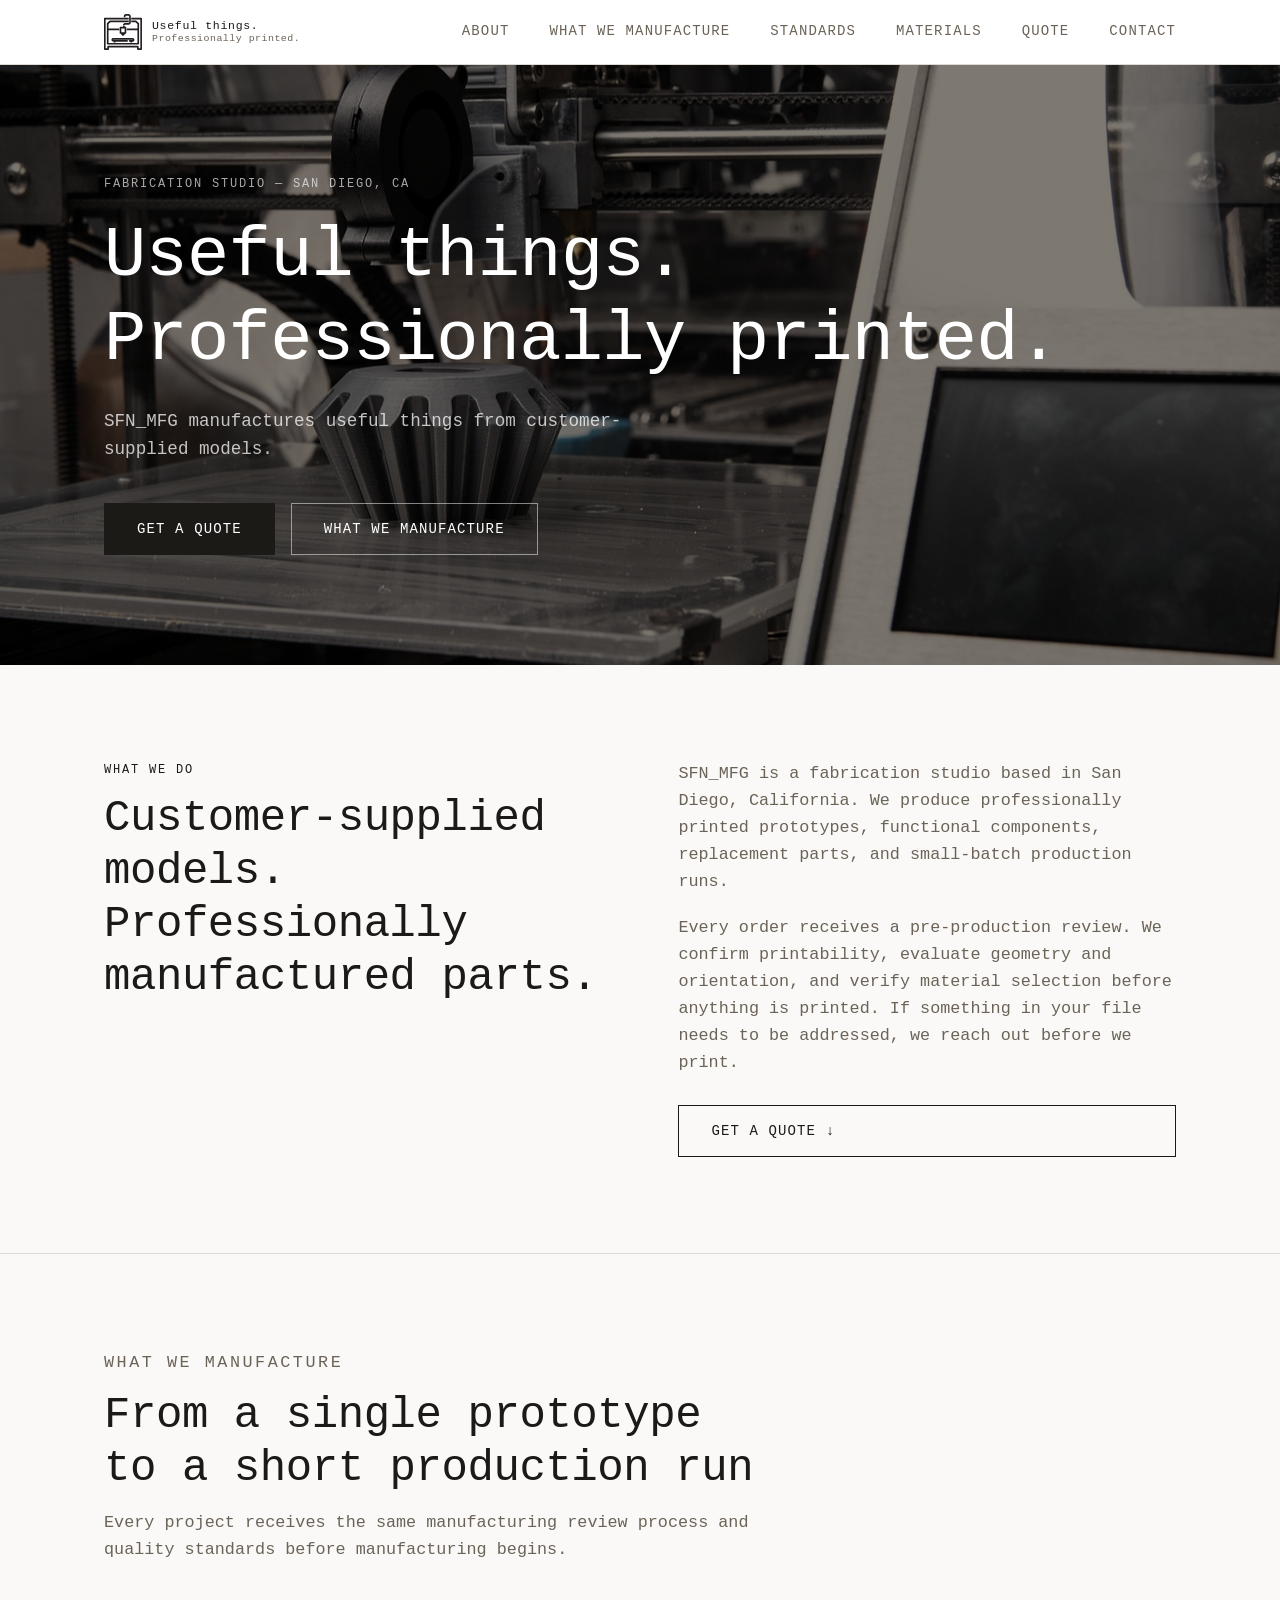
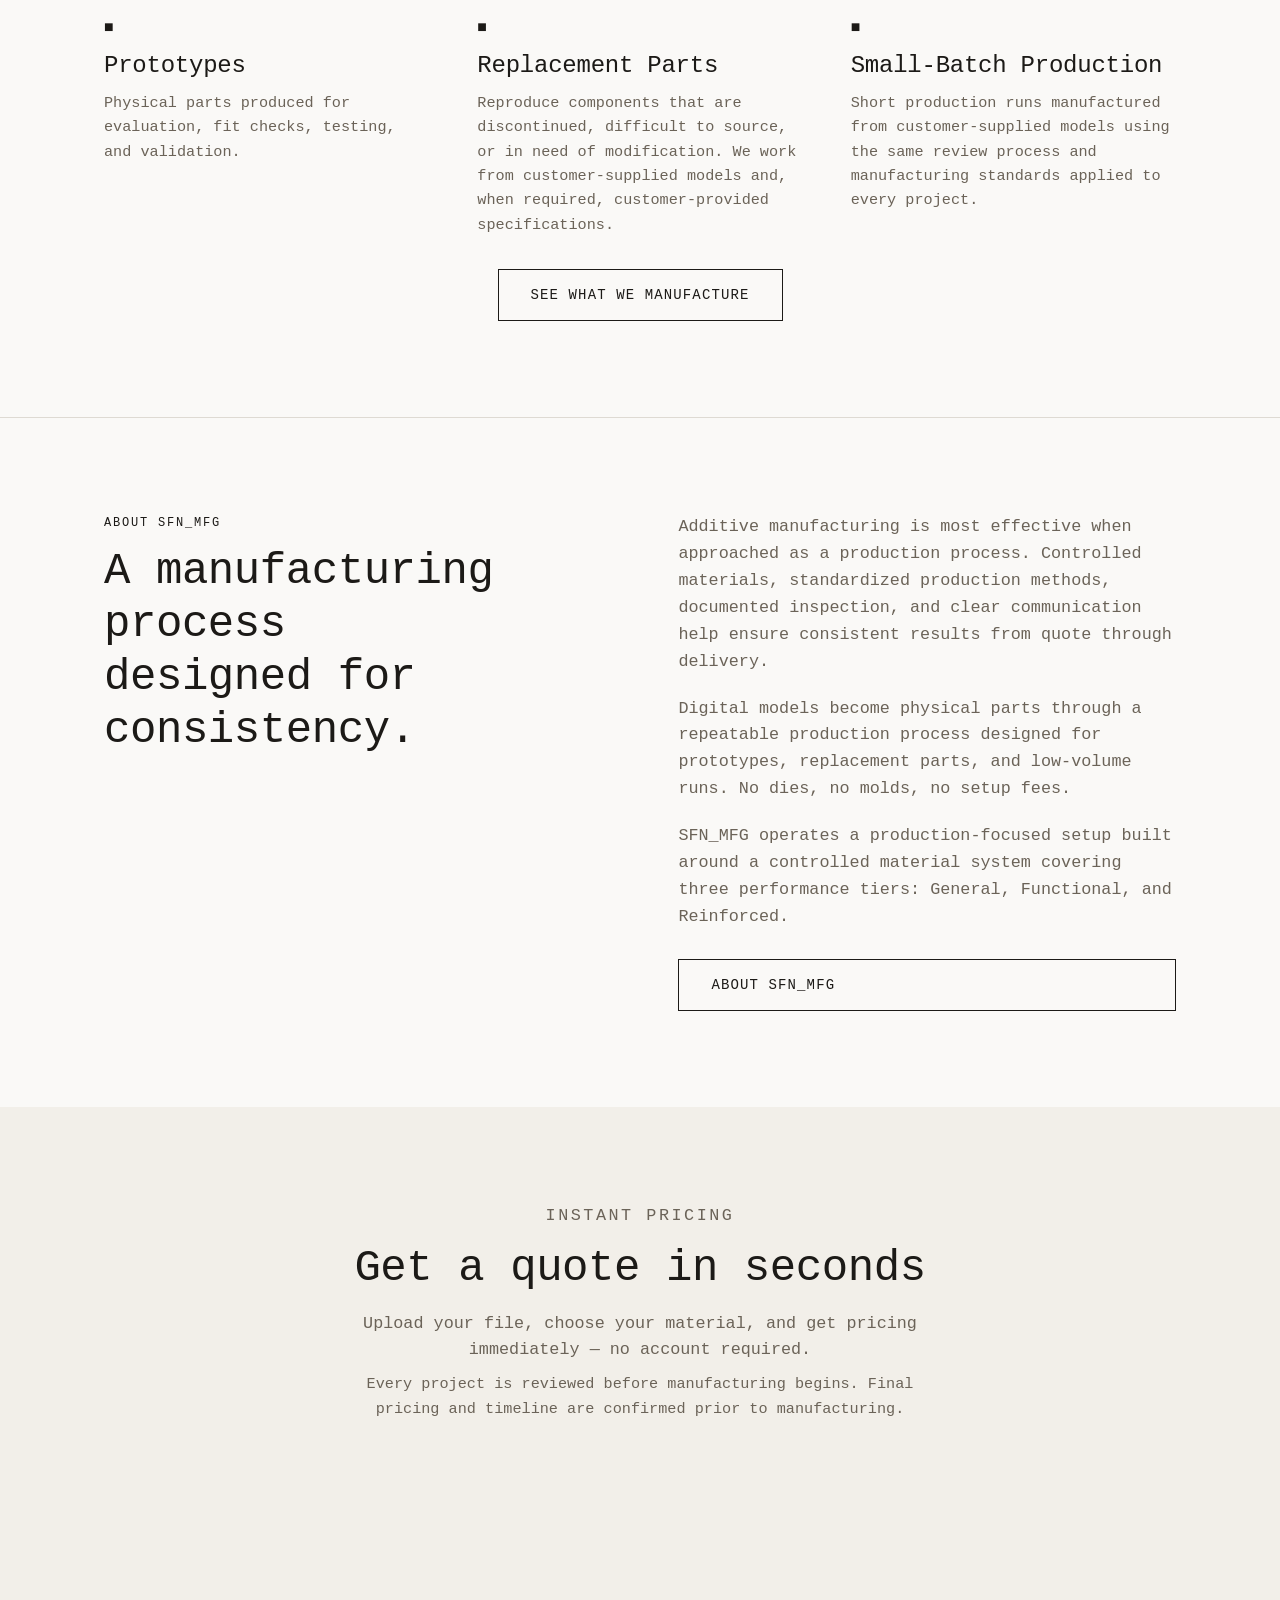
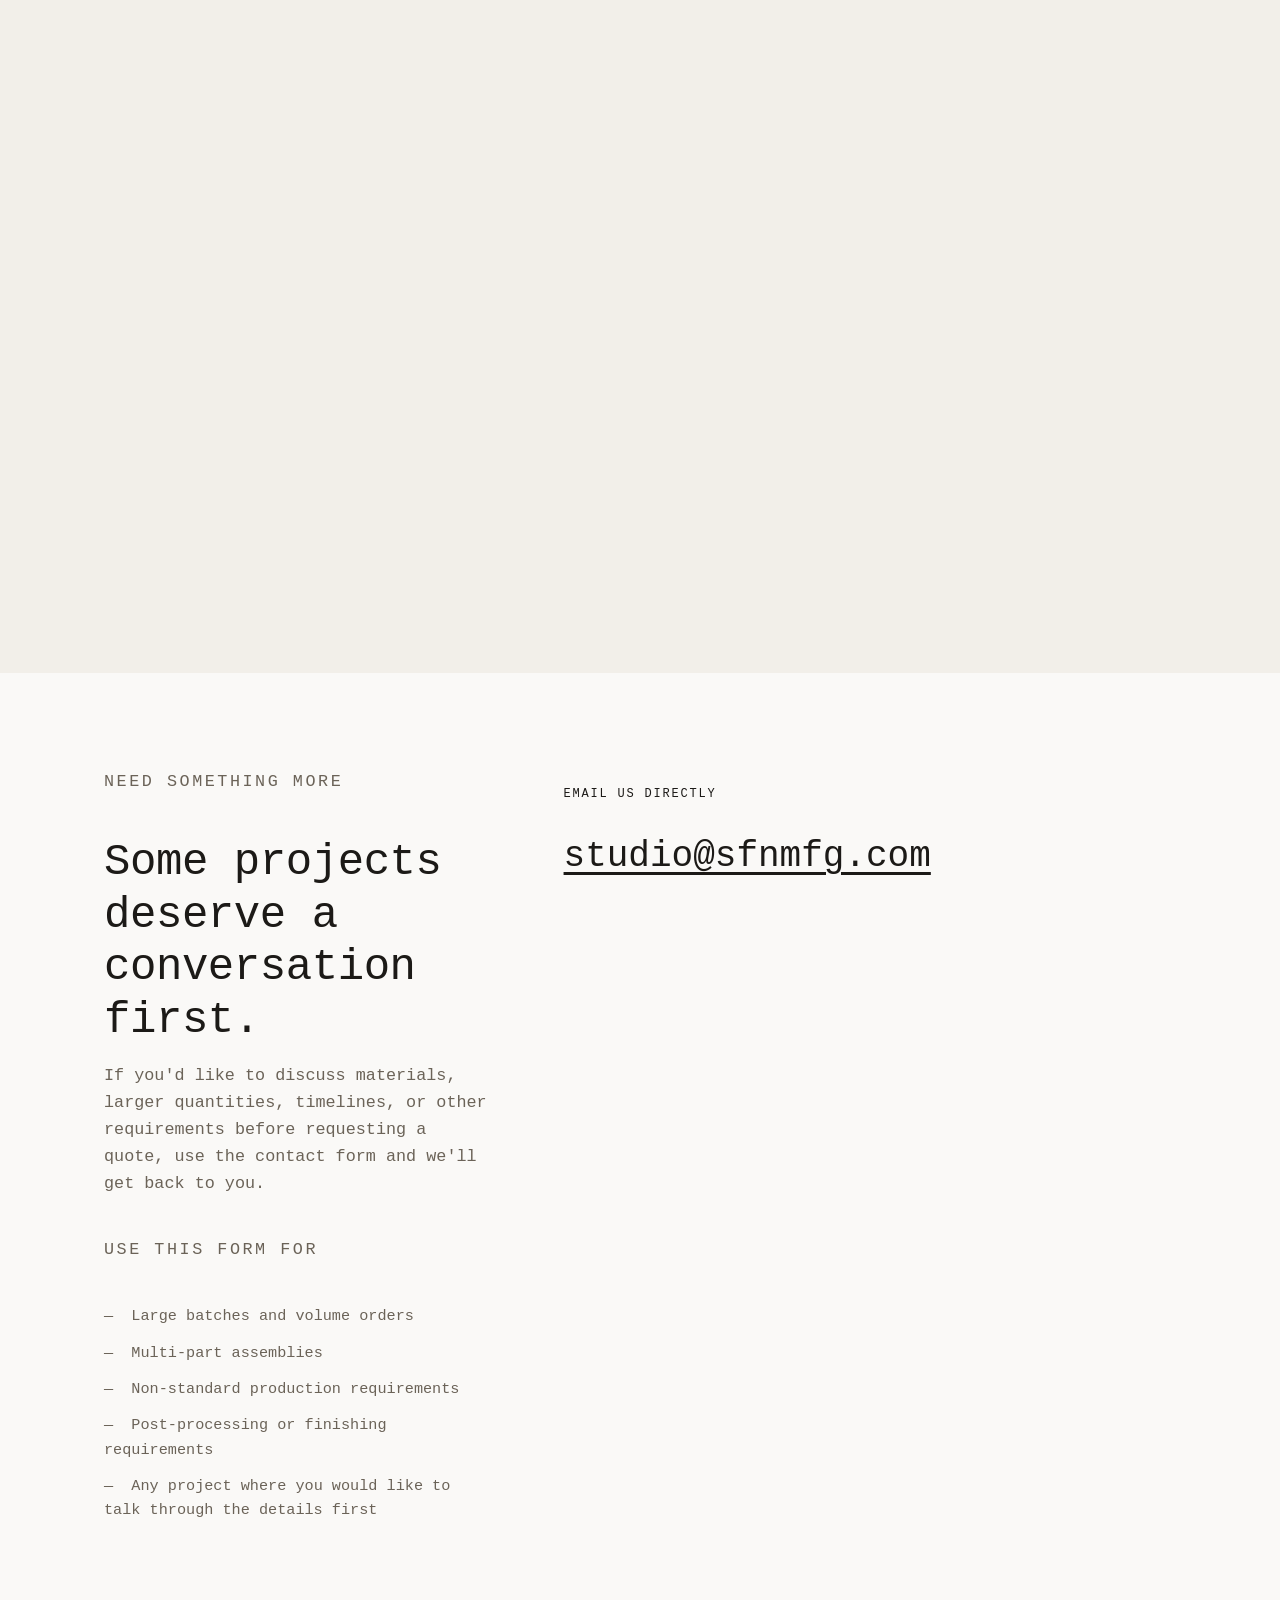
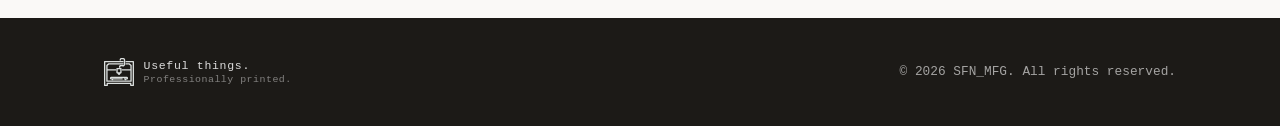
==== commit a0c3719e: "Apply editorial review feedback: brand, copy, and visual refinements Priority 1 — Brand & Messaging:" ====
--- a/index.html
+++ b/index.html
@@ -30,9 +30,9 @@
         <ul class="nav__links" id="nav-menu">
           <li><a href="about.html">About</a></li>
           <li><a href="what-we-manufacture.html">What We Manufacture</a></li>
-          <li><a href="manufacturing-standards.html">Manufacturing Standards</a></li>
+          <li><a href="manufacturing-standards.html">Standards</a></li>
           <li><a href="materials.html">Materials</a></li>
-          <li><a href="quote.html">Get Instant Quote</a></li>
+          <li><a href="quote.html">Quote</a></li>
           <li><a href="contact.html">Contact</a></li>
         </ul>
       </nav>
@@ -47,10 +47,10 @@
       <div class="container">
         <div class="hero__content">
           <p class="hero__eyebrow">Fabrication Studio &mdash; San Diego, CA</p>
-          <h1 class="hero__title">Useful things.<br><em>Professionally printed.</em></h1>
+          <h1 class="hero__title">Useful things.<br>Professionally printed.</h1>
           <p class="hero__subtitle">SFN_MFG manufactures useful things from customer-supplied models.</p>
           <div class="hero__actions">
-            <a href="quote.html" class="btn btn--primary">Get an Instant Quote</a>
+            <a href="quote.html" class="btn btn--primary">Get a Quote</a>
             <a href="what-we-manufacture.html" class="btn btn--outline-light">What We Manufacture</a>
           </div>
         </div>
@@ -63,12 +63,12 @@
         <div class="two-col">
           <div>
             <p class="section-eyebrow">What We Do</p>
-            <h2>Customer-supplied models.<br><em>Professionally manufactured parts.</em></h2>
+            <h2>Customer-supplied models.<br>Professionally manufactured parts.</h2>
           </div>
           <div class="prose">
             <p>SFN_MFG is a fabrication studio based in San Diego, California. We produce professionally printed prototypes, functional components, replacement parts, and small-batch production runs.</p>
             <p>Every order receives a pre-production review. We confirm printability, evaluate geometry and orientation, and verify material selection before anything is printed. If something in your file needs to be addressed, we reach out before we print.</p>
-            <a href="quote.html" class="btn btn--outline" style="margin-top: 8px;">Get an Instant Quote &darr;</a>
+            <a href="quote.html" class="btn btn--outline" style="margin-top: 8px;">Get a Quote &darr;</a>
           </div>
         </div>
       </div>
@@ -77,9 +77,9 @@
     <hr class="divider">
 
     <!-- What We Manufacture -->
-    <section class="section section--surface">
+    <section class="section">
       <div class="container">
-        <div class="section-header section-header--center">
+        <div class="section-header">
           <p class="section-eyebrow">What We Manufacture</p>
           <h2>From a single prototype<br>to a short production run</h2>
           <p>Every project receives the same manufacturing review process and quality standards before manufacturing begins.</p>
@@ -88,7 +88,7 @@
           <div class="feature-item">
             <div class="feature-item__icon" aria-hidden="true">&#9632;</div>
             <h3>Prototypes</h3>
-            <p>Physical parts manufactured for evaluation, fit checks, testing, and validation.</p>
+            <p>Physical parts produced for evaluation, fit checks, testing, and validation.</p>
           </div>
           <div class="feature-item">
             <div class="feature-item__icon" aria-hidden="true">&#9632;</div>
@@ -115,11 +115,11 @@
         <div class="two-col">
           <div>
             <p class="section-eyebrow">About SFN_MFG</p>
-            <h2>A production process,<br><em>not a hobby shop</em></h2>
+            <h2>A manufacturing process<br>designed for consistency.</h2>
           </div>
           <div class="prose">
             <p>Additive manufacturing is most effective when approached as a production process. Controlled materials, standardized production methods, documented inspection, and clear communication help ensure consistent results from quote through delivery.</p>
-            <p>Digital models become physical parts through a repeatable manufacturing process designed for prototypes, replacement parts, and low-volume production. No dies, no molds, no setup fees.</p>
+            <p>Digital models become physical parts through a repeatable production process designed for prototypes, replacement parts, and low-volume runs. No dies, no molds, no setup fees.</p>
             <p>SFN_MFG operates a production-focused setup built around a controlled material system covering three performance tiers: General, Functional, and Reinforced.</p>
             <a href="about.html" class="btn btn--outline" style="margin-top: 8px;">About SFN_MFG</a>
           </div>
@@ -148,9 +148,9 @@
         <div class="contact-layout">
 
           <div class="contact-info">
-            <p class="section-eyebrow">Custom Jobs</p>
-            <h2>Something more<br><em>involved?</em></h2>
-            <p>Large batches, multi-part assemblies, tight tolerances, post-processing: use the contact form and we will get back to you.</p>
+            <p class="section-eyebrow">Need Something More</p>
+            <h2>Some projects deserve a conversation first.</h2>
+            <p>If you'd like to discuss materials, larger quantities, timelines, or other requirements before requesting a quote, use the contact form and we'll get back to you.</p>
 
             <p class="section-eyebrow" style="margin-top: 0;">Use this form for</p>
             <ul style="list-style: none; display: flex; flex-direction: column; gap: 12px; font-size: 0.95rem; color: var(--color-text-muted);">
--- a/style.css
+++ b/style.css
@@ -15,7 +15,7 @@
   --color-border: #dedad3;
   --color-text: #1c1a17;
   --color-text-muted: #6b6358;
-  --color-accent: #b8734a;
+  --color-accent: #1c1a17;
   --font-heading: 'Courier New', 'Courier', monospace;
   --font-body: 'Courier New', 'Courier', monospace;
   --max-width: 1200px;
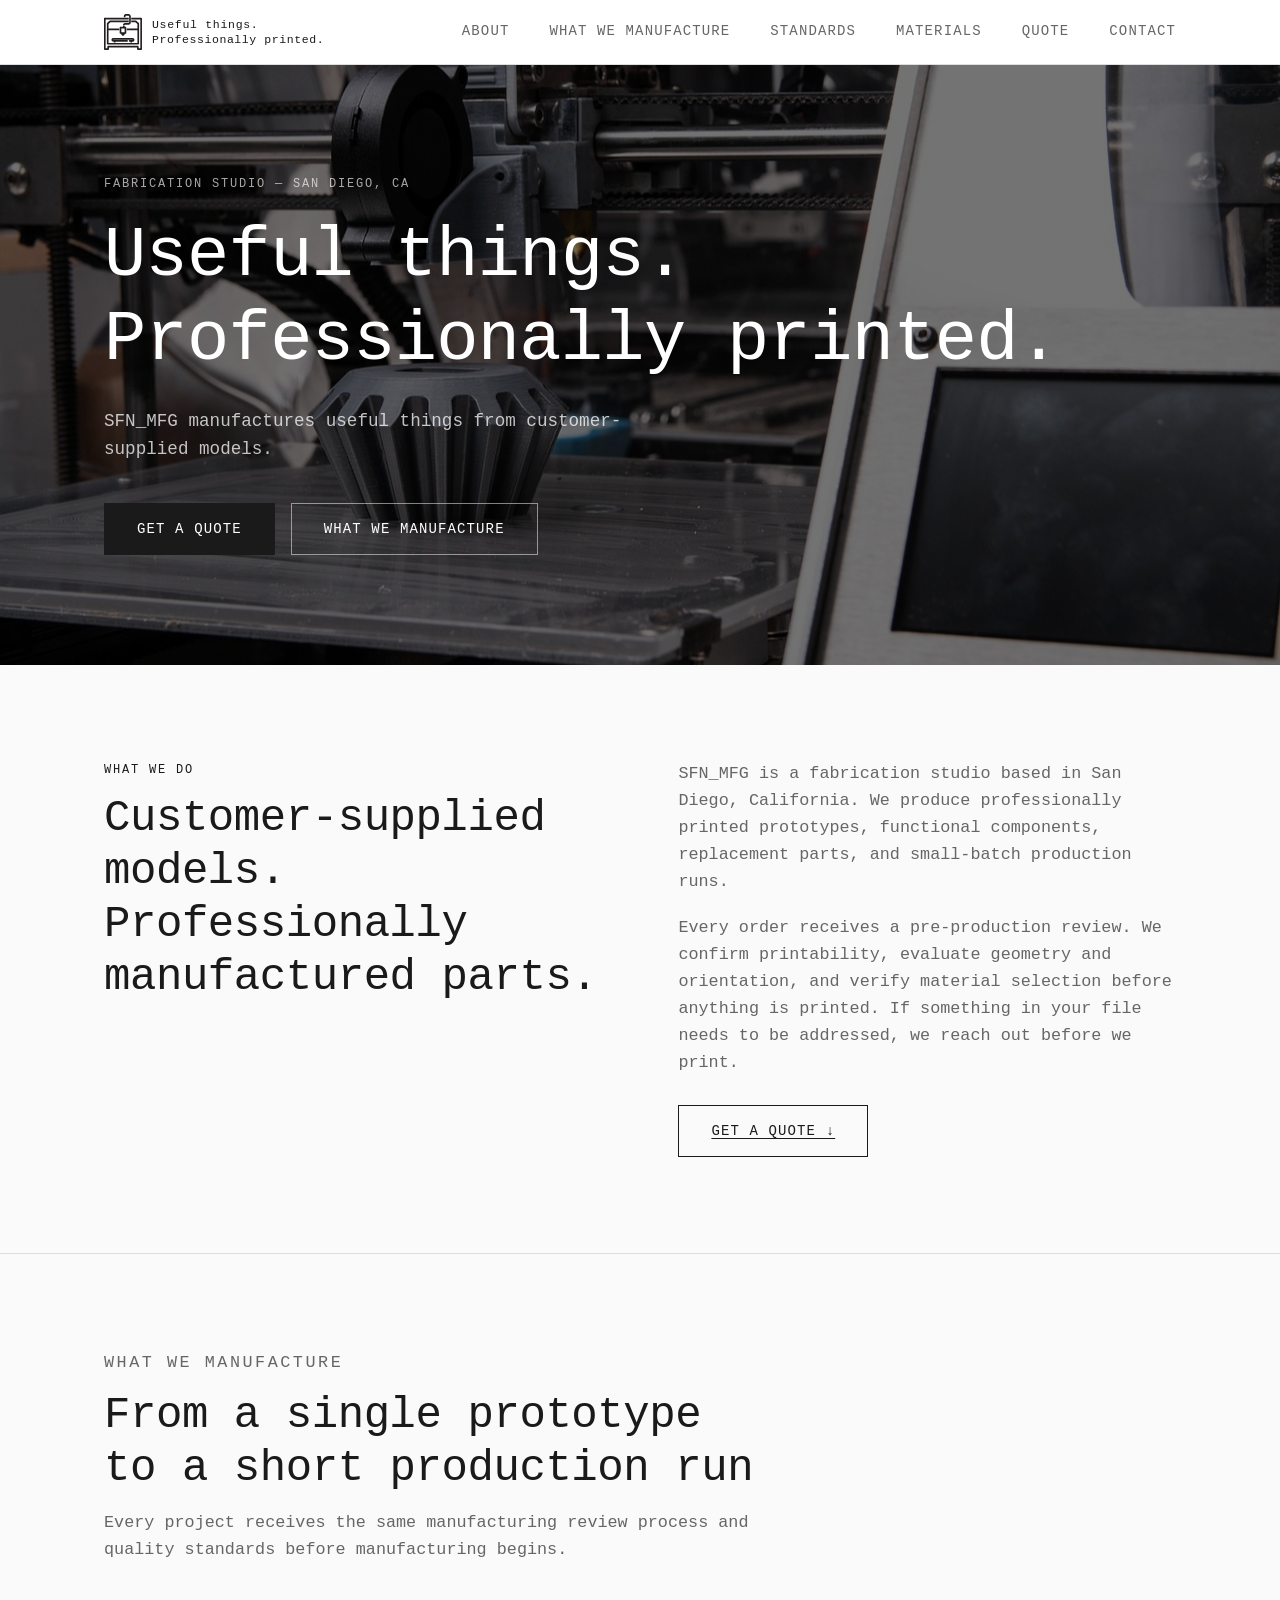
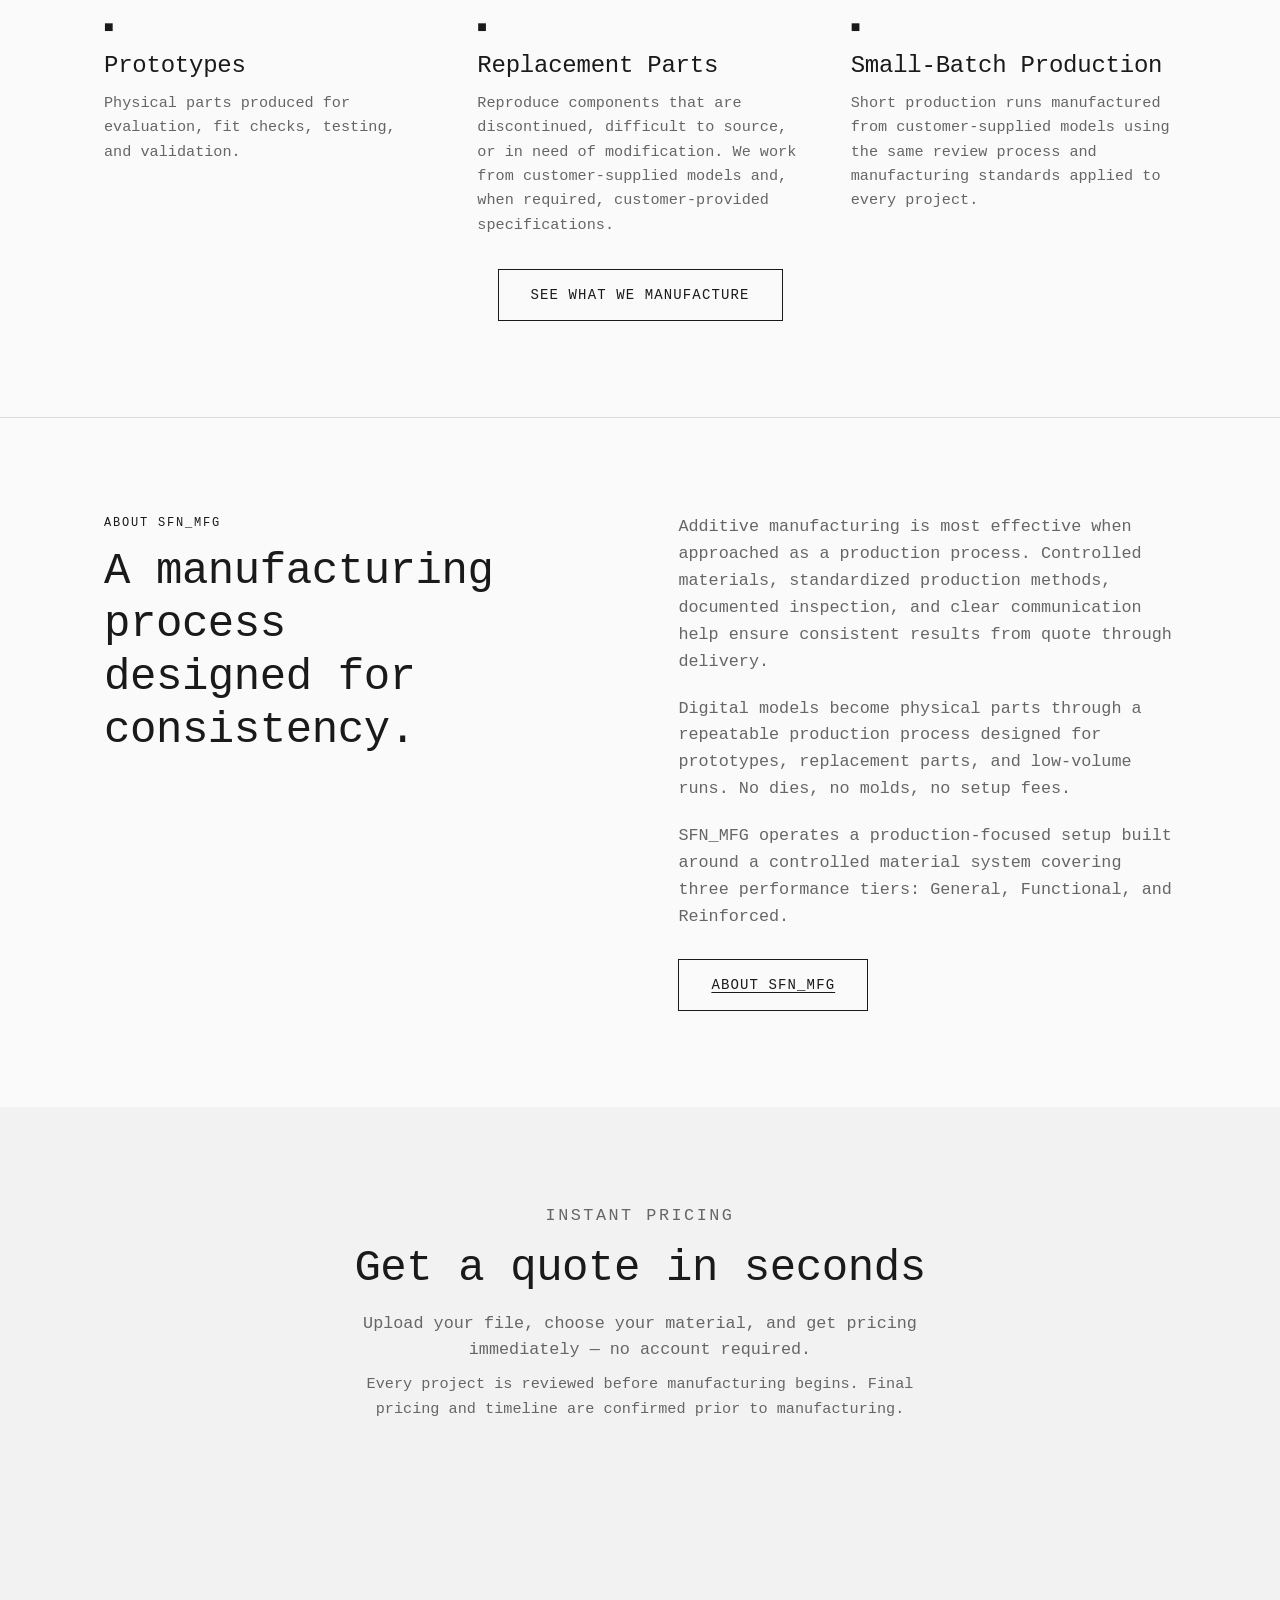
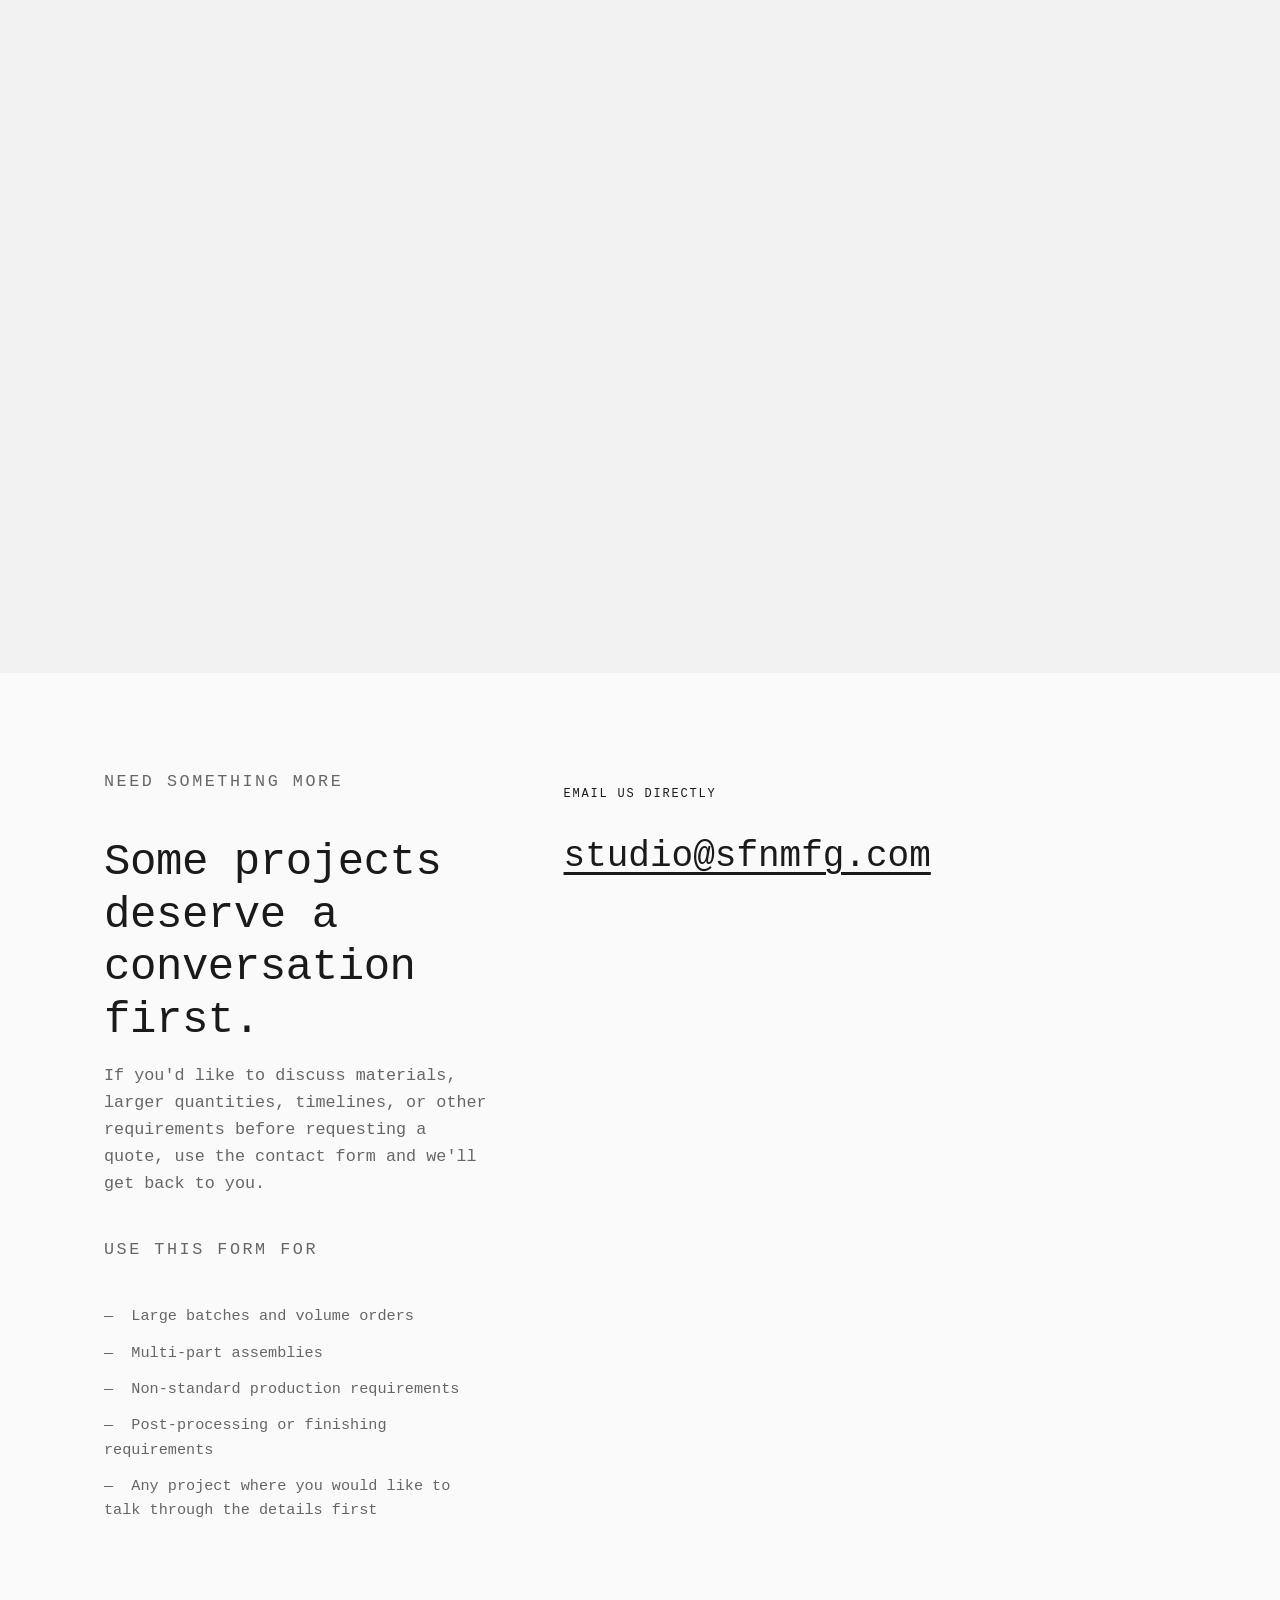
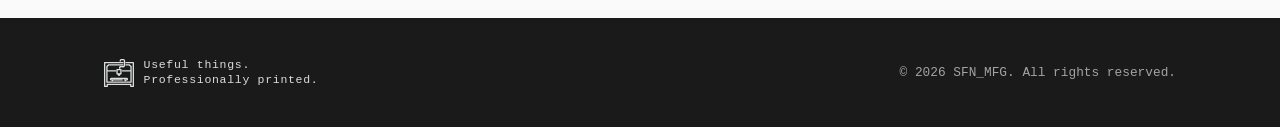
==== commit 230b9543: "Apply accessibility, code quality, and visual audit fixes - nav.js: add null guard, Escape key to cl" ====
--- a/index.html
+++ b/index.html
@@ -27,7 +27,7 @@
         <button class="nav__toggle" aria-label="Toggle navigation" aria-expanded="false" aria-controls="nav-menu">
           <span></span><span></span><span></span>
         </button>
-        <ul class="nav__links" id="nav-menu">
+        <ul class="nav__links" id="nav-menu" role="list">
           <li><a href="about.html">About</a></li>
           <li><a href="what-we-manufacture.html">What We Manufacture</a></li>
           <li><a href="manufacturing-standards.html">Standards</a></li>
@@ -42,7 +42,7 @@
   <main id="main-content">
 
     <!-- Hero -->
-    <section class="hero" aria-label="Hero">
+    <section class="hero" aria-label="Introduction">
       <div class="hero__bg" style="background-image: url('hero.jpg');"></div>
       <div class="container">
         <div class="hero__content">
@@ -68,7 +68,7 @@
           <div class="prose">
             <p>SFN_MFG is a fabrication studio based in San Diego, California. We produce professionally printed prototypes, functional components, replacement parts, and small-batch production runs.</p>
             <p>Every order receives a pre-production review. We confirm printability, evaluate geometry and orientation, and verify material selection before anything is printed. If something in your file needs to be addressed, we reach out before we print.</p>
-            <a href="quote.html" class="btn btn--outline" style="margin-top: 8px;">Get a Quote &darr;</a>
+            <a href="quote.html" class="btn btn--outline">Get a Quote &darr;</a>
           </div>
         </div>
       </div>
@@ -121,7 +121,7 @@
             <p>Additive manufacturing is most effective when approached as a production process. Controlled materials, standardized production methods, documented inspection, and clear communication help ensure consistent results from quote through delivery.</p>
             <p>Digital models become physical parts through a repeatable production process designed for prototypes, replacement parts, and low-volume runs. No dies, no molds, no setup fees.</p>
             <p>SFN_MFG operates a production-focused setup built around a controlled material system covering three performance tiers: General, Functional, and Reinforced.</p>
-            <a href="about.html" class="btn btn--outline" style="margin-top: 8px;">About SFN_MFG</a>
+            <a href="about.html" class="btn btn--outline">About SFN_MFG</a>
           </div>
         </div>
       </div>
@@ -137,7 +137,7 @@
           <p style="margin-top: 8px; color: var(--color-text-muted); font-size: 0.95rem;">Every project is reviewed before manufacturing begins. Final pricing and timeline are confirmed prior to manufacturing.</p>
         </div>
         <div class="quote-widget">
-          <iframe src="https://app.autoquote3d.com/widget/u727wvwbausvleplkal7ih7n" frameborder="0" title="Get an Instant Quote" sandbox="allow-scripts allow-forms allow-same-origin">Your browser does not support this quote tool. Please <a href="contact.html">contact us directly</a> to request a quote.</iframe>
+          <iframe src="https://app.autoquote3d.com/widget/u727wvwbausvleplkal7ih7n" title="Get an Instant Quote" sandbox="allow-scripts allow-forms allow-same-origin">Your browser does not support this quote tool. Please <a href="contact.html">contact us directly</a> to request a quote.</iframe>
         </div>
       </div>
     </section>
@@ -153,7 +153,7 @@
             <p>If you'd like to discuss materials, larger quantities, timelines, or other requirements before requesting a quote, use the contact form and we'll get back to you.</p>
 
             <p class="section-eyebrow" style="margin-top: 0;">Use this form for</p>
-            <ul style="list-style: none; display: flex; flex-direction: column; gap: 12px; font-size: 0.95rem; color: var(--color-text-muted);">
+            <ul role="list" style="list-style: none; display: flex; flex-direction: column; gap: 12px; font-size: 0.95rem; color: var(--color-text-muted);">
               <li><span aria-hidden="true">&#8212;&nbsp;</span> Large batches and volume orders</li>
               <li><span aria-hidden="true">&#8212;&nbsp;</span> Multi-part assemblies</li>
               <li><span aria-hidden="true">&#8212;&nbsp;</span> Non-standard production requirements</li>
@@ -176,13 +176,13 @@
   <footer class="site-footer">
     <div class="container">
       <div class="footer-inner">
-        <span class="footer-logo">
+        <div class="footer-logo">
           <img src="SFN_MFG_LOGO.svg" alt="" class="footer-logo__img" width="28" height="28">
           <span class="footer-logo__text">
             <span class="footer-logo__line1">Useful things.</span>
             <span class="footer-logo__line2">Professionally printed.</span>
           </span>
-        </span>
+        </div>
         <p class="footer-copy">&copy; 2026 SFN_MFG. All rights reserved.</p>
       </div>
     </div>
--- a/style.css
+++ b/style.css
@@ -10,12 +10,12 @@
 }
 
 :root {
-  --color-bg: #faf9f7;
-  --color-surface: #f2efe9;
-  --color-border: #dedad3;
-  --color-text: #1c1a17;
-  --color-text-muted: #6b6358;
-  --color-accent: #1c1a17;
+  --color-bg: #fafafa;
+  --color-surface: #f2f2f2;
+  --color-border: #dedede;
+  --color-text: #1a1a1a;
+  --color-text-muted: #666666;
+  --color-accent: #1a1a1a;
   --font-heading: 'Courier New', 'Courier', monospace;
   --font-body: 'Courier New', 'Courier', monospace;
   --max-width: 1200px;
@@ -125,9 +125,10 @@
 
 .nav__logo-line2 {
   font-family: var(--font-heading);
-  font-size: 0.62rem;
+  font-size: 0.72rem;
+  font-weight: 500;
   letter-spacing: 0.05em;
-  color: var(--color-text-muted);
+  color: var(--color-text);
 }
 
 .nav__toggle {
@@ -255,7 +256,7 @@
   inset: 0;
   background-size: cover;
   background-position: center;
-  filter: brightness(0.45) sepia(0.25);
+  filter: brightness(0.45);
 }
 
 .hero__content {
@@ -362,6 +363,28 @@
   font-size: 1.05rem;
   color: var(--color-text-muted);
   max-width: 100%;
+}
+
+.prose a {
+  text-decoration: underline;
+  text-underline-offset: 3px;
+}
+
+.prose ul {
+  padding-left: 1.25em;
+  display: flex;
+  flex-direction: column;
+  gap: 6px;
+}
+
+.prose li {
+  font-size: 1.05rem;
+  color: var(--color-text-muted);
+}
+
+.prose .btn {
+  margin-top: 8px;
+  align-self: flex-start;
 }
 
 .prose--wide { max-width: 80ch; }
@@ -496,19 +519,13 @@
   line-height: 1.2;
 }
 
-.footer-logo__line1 {
+.footer-logo__line1,
+.footer-logo__line2 {
   font-family: var(--font-heading);
   font-size: 0.72rem;
   font-weight: 500;
   letter-spacing: 0.06em;
   color: rgba(255,255,255,0.85);
-}
-
-.footer-logo__line2 {
-  font-family: var(--font-heading);
-  font-size: 0.62rem;
-  letter-spacing: 0.05em;
-  color: rgba(255,255,255,0.45);
 }
 
 .footer-copy {
@@ -528,8 +545,8 @@
 
 .quote-widget iframe {
   display: block;
-  width: 900px;
-  max-width: 100%;
+  width: 100%;
+  max-width: 900px;
   height: 700px;
   border: none;
 }
@@ -733,8 +750,7 @@
   .cap-tier:last-child { border-bottom: none; }
 }
 
-@media (max-width: 600px) {
-  :root { --spacing-section: 56px; }
+@media (max-width: 1050px) {
   .nav__toggle { display: flex; }
   .nav__links {
     display: none;
@@ -753,6 +769,10 @@
     display: block;
     padding: 14px clamp(20px, 5vw, 64px);
   }
+}
+
+@media (max-width: 600px) {
+  :root { --spacing-section: 56px; }
   .form-row { grid-template-columns: 1fr; }
   .footer-inner { flex-direction: column; align-items: flex-start; }
 }
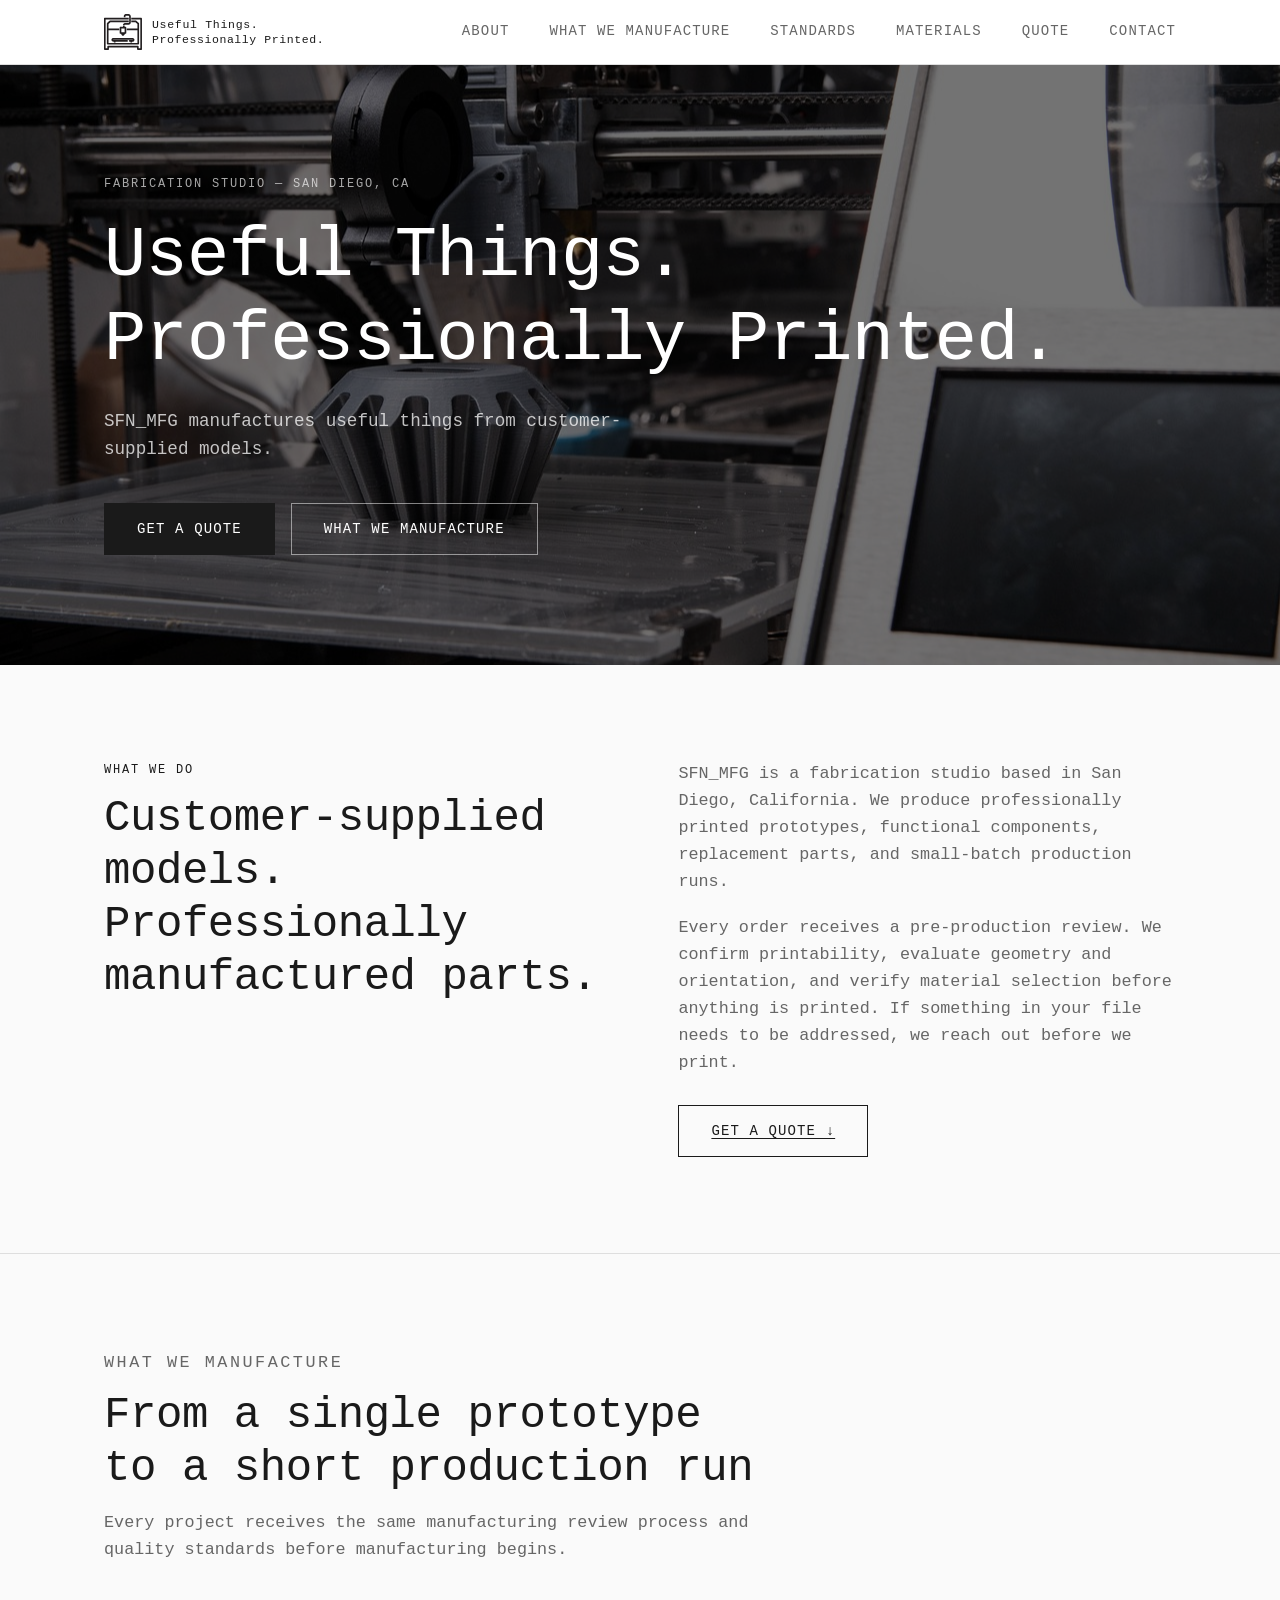
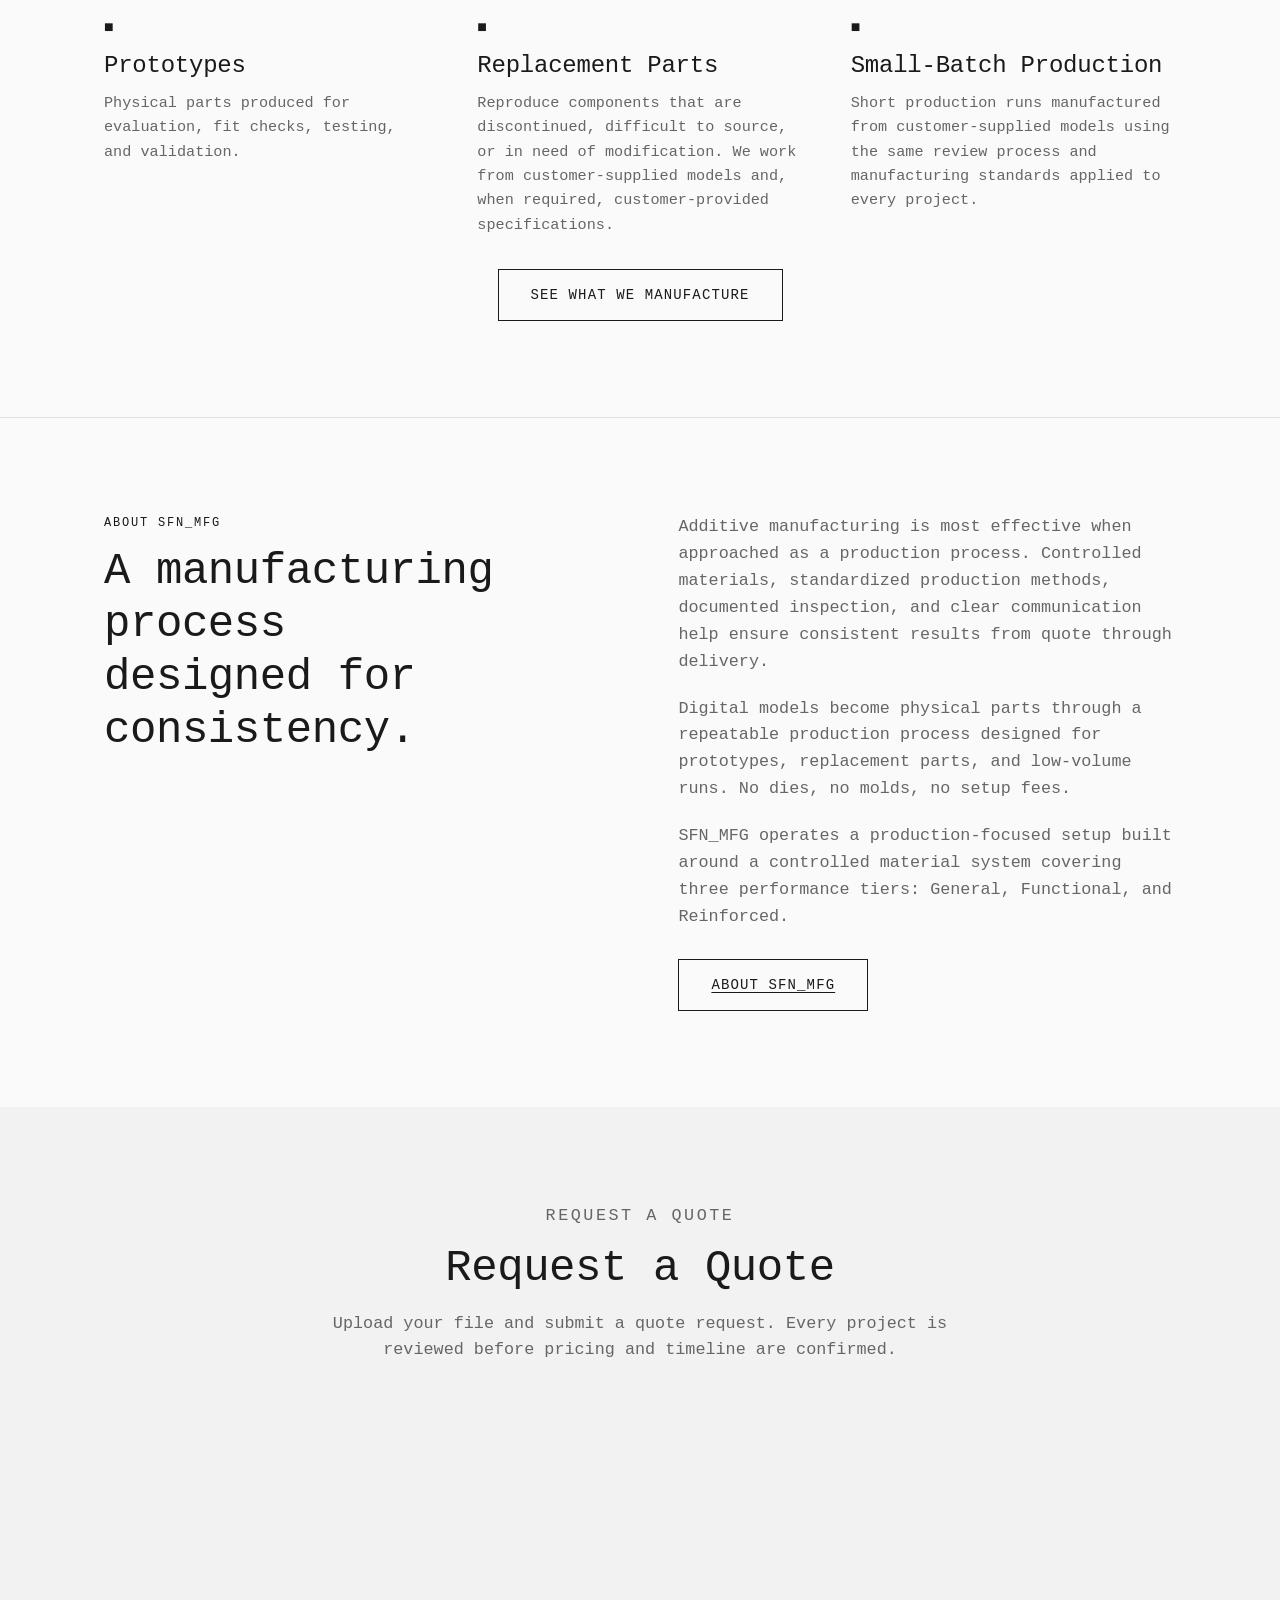
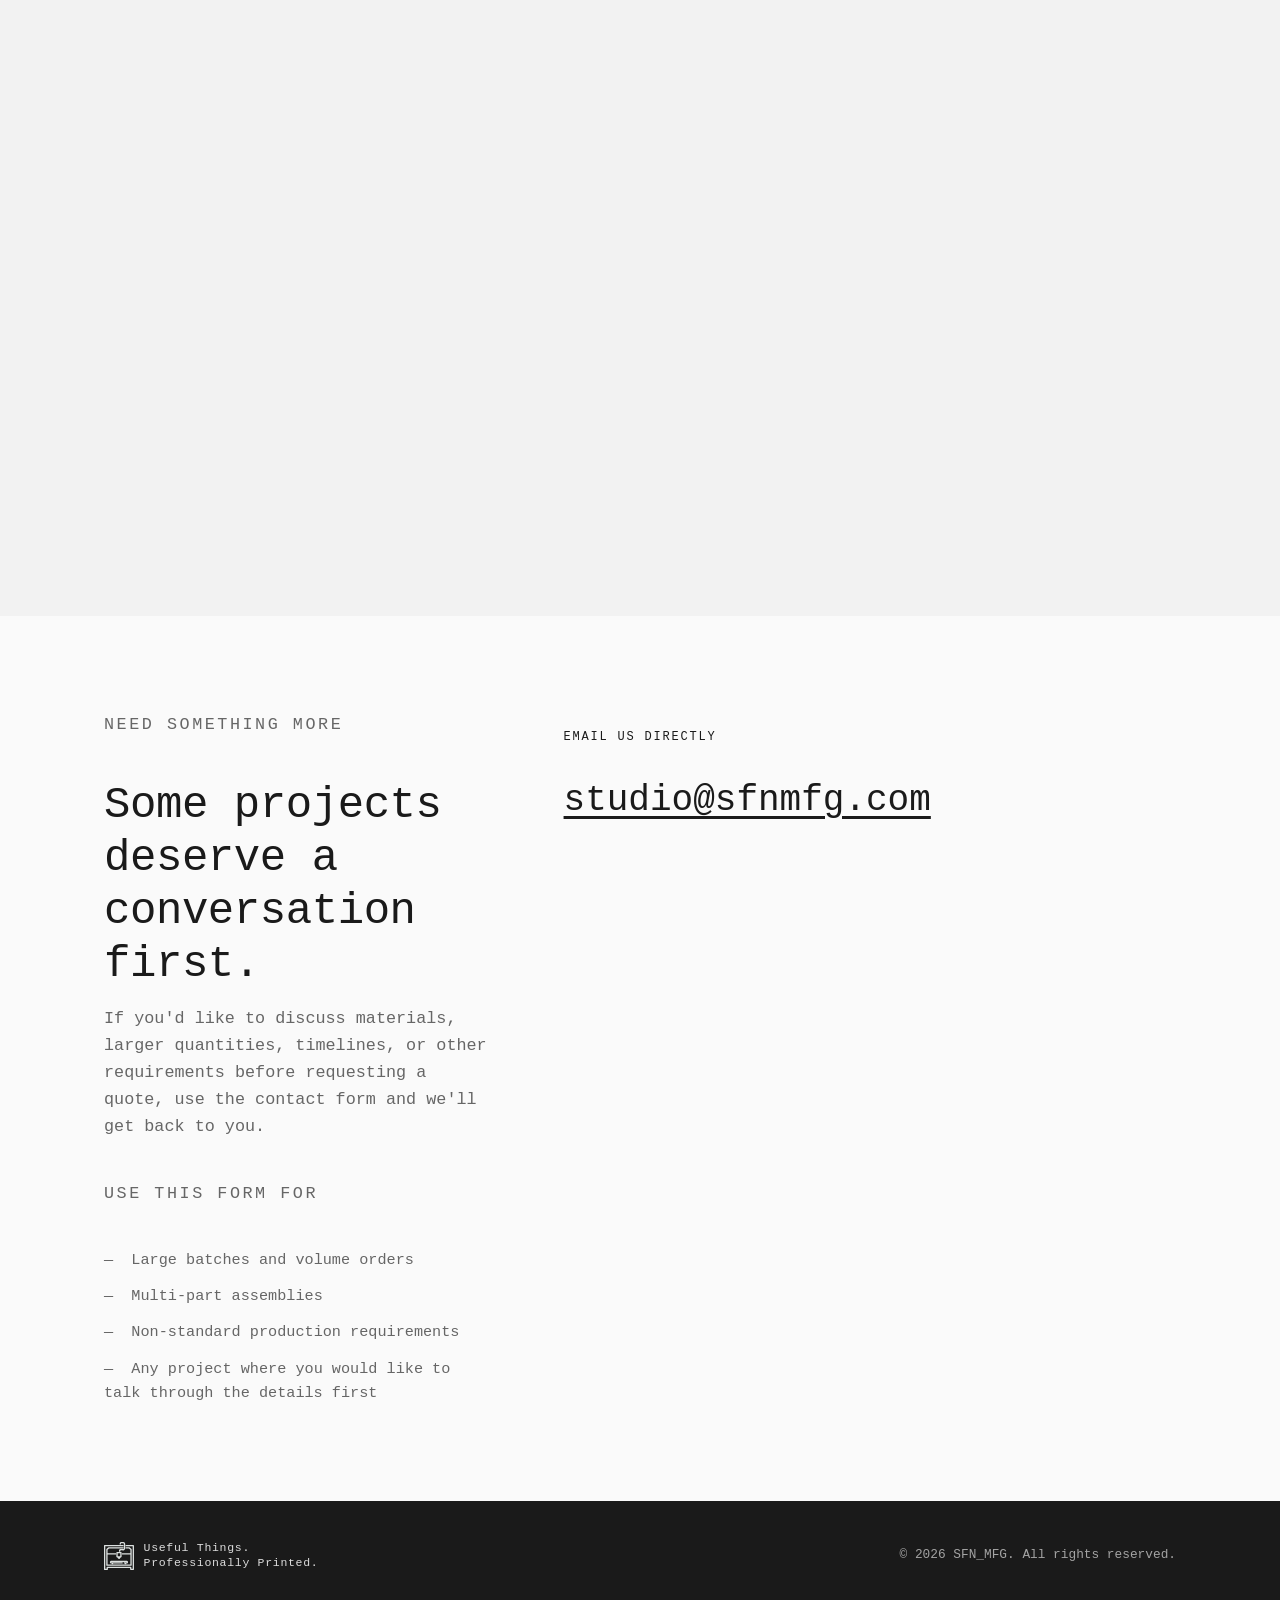
==== commit 490ffa25: "Apply client copy updates, accessibility fixes, and SEO/social improvements Copy updates (from clien" ====
--- a/index.html
+++ b/index.html
@@ -4,6 +4,16 @@
   <meta charset="UTF-8">
   <meta name="viewport" content="width=device-width, initial-scale=1.0">
   <title>SFN_MFG — Fabrication Studio, San Diego</title>
+  <meta name="description" content="SFN_MFG is a fabrication studio in San Diego, CA. We manufacture prototypes, replacement parts, and small-batch production runs from customer-supplied models.">
+  <link rel="canonical" href="https://sfnmfg.com/">
+  <meta property="og:type" content="website">
+  <meta property="og:url" content="https://sfnmfg.com/">
+  <meta property="og:title" content="SFN_MFG — Fabrication Studio, San Diego">
+  <meta property="og:description" content="SFN_MFG is a fabrication studio in San Diego, CA. We manufacture prototypes, replacement parts, and small-batch production runs from customer-supplied models.">
+  <meta name="twitter:card" content="summary">
+  <meta name="twitter:title" content="SFN_MFG — Fabrication Studio, San Diego">
+  <meta name="twitter:description" content="SFN_MFG is a fabrication studio in San Diego, CA. We manufacture prototypes, replacement parts, and small-batch production runs from customer-supplied models.">
+  <link rel="preconnect" href="https://app.autoquote3d.com">
   <link rel="stylesheet" href="style.css">
   <link rel="apple-touch-icon" sizes="180x180" href="/apple-touch-icon.png">
   <link rel="icon" type="image/png" sizes="32x32" href="/favicon-32x32.png">
@@ -20,8 +30,8 @@
         <a href="index.html" class="nav__logo" aria-label="SFN_MFG — Home">
           <img src="SFN_MFG_LOGO.svg" alt="" class="nav__logo-img" width="36" height="36">
           <span class="nav__logo-text">
-            <span class="nav__logo-line1">Useful things.</span>
-            <span class="nav__logo-line2">Professionally printed.</span>
+            <span class="nav__logo-line1">Useful Things.</span>
+            <span class="nav__logo-line2">Professionally Printed.</span>
           </span>
         </a>
         <button class="nav__toggle" aria-label="Toggle navigation" aria-expanded="false" aria-controls="nav-menu">
@@ -47,7 +57,7 @@
       <div class="container">
         <div class="hero__content">
           <p class="hero__eyebrow">Fabrication Studio &mdash; San Diego, CA</p>
-          <h1 class="hero__title">Useful things.<br>Professionally printed.</h1>
+          <h1 class="hero__title">Useful Things.<br>Professionally Printed.</h1>
           <p class="hero__subtitle">SFN_MFG manufactures useful things from customer-supplied models.</p>
           <div class="hero__actions">
             <a href="quote.html" class="btn btn--primary">Get a Quote</a>
@@ -131,13 +141,12 @@
     <section class="section section--surface" id="quote">
       <div class="container">
         <div class="section-header section-header--center">
-          <p class="section-eyebrow">Instant Pricing</p>
-          <h2>Get a quote in seconds</h2>
-          <p>Upload your file, choose your material, and get pricing immediately &mdash; no account required.</p>
-          <p style="margin-top: 8px; color: var(--color-text-muted); font-size: 0.95rem;">Every project is reviewed before manufacturing begins. Final pricing and timeline are confirmed prior to manufacturing.</p>
+          <p class="section-eyebrow">Request a Quote</p>
+          <h2>Request a Quote</h2>
+          <p>Upload your file and submit a quote request. Every project is reviewed before pricing and timeline are confirmed.</p>
         </div>
         <div class="quote-widget">
-          <iframe src="https://app.autoquote3d.com/widget/u727wvwbausvleplkal7ih7n" title="Get an Instant Quote" sandbox="allow-scripts allow-forms allow-same-origin">Your browser does not support this quote tool. Please <a href="contact.html">contact us directly</a> to request a quote.</iframe>
+          <iframe src="https://app.autoquote3d.com/widget/u727wvwbausvleplkal7ih7n" loading="lazy" title="Get an Instant Quote" sandbox="allow-scripts allow-forms allow-same-origin">Your browser does not support this quote tool. Please <a href="contact.html">contact us directly</a> to request a quote.</iframe>
         </div>
       </div>
     </section>
@@ -157,7 +166,6 @@
               <li><span aria-hidden="true">&#8212;&nbsp;</span> Large batches and volume orders</li>
               <li><span aria-hidden="true">&#8212;&nbsp;</span> Multi-part assemblies</li>
               <li><span aria-hidden="true">&#8212;&nbsp;</span> Non-standard production requirements</li>
-              <li><span aria-hidden="true">&#8212;&nbsp;</span> Post-processing or finishing requirements</li>
               <li><span aria-hidden="true">&#8212;&nbsp;</span> Any project where you would like to talk through the details first</li>
             </ul>
           </div>
@@ -179,8 +187,8 @@
         <div class="footer-logo">
           <img src="SFN_MFG_LOGO.svg" alt="" class="footer-logo__img" width="28" height="28">
           <span class="footer-logo__text">
-            <span class="footer-logo__line1">Useful things.</span>
-            <span class="footer-logo__line2">Professionally printed.</span>
+            <span class="footer-logo__line1">Useful Things.</span>
+            <span class="footer-logo__line2">Professionally Printed.</span>
           </span>
         </div>
         <p class="footer-copy">&copy; 2026 SFN_MFG. All rights reserved.</p>
--- a/style.css
+++ b/style.css
@@ -592,7 +592,7 @@
 /* --- Quote page: sidebar + widget layout --- */
 .quote-page-layout {
   display: grid;
-  grid-template-columns: 300px 1fr;
+  grid-template-columns: minmax(0, 300px) 1fr;
   gap: clamp(40px, 5vw, 80px);
   align-items: start;
 }
@@ -603,6 +603,10 @@
   gap: 24px;
   position: sticky;
   top: 88px;
+  min-width: 0;
+  width: 100%;
+  overflow: hidden;
+  word-wrap: break-word;
 }
 
 .quote-trust-panel__note {
@@ -625,6 +629,11 @@
   display: flex;
   gap: 12px;
   align-items: flex-start;
+}
+
+.quote-trust-list li > div {
+  flex: 1;
+  min-width: 0;
 }
 
 .quote-trust-list__icon {
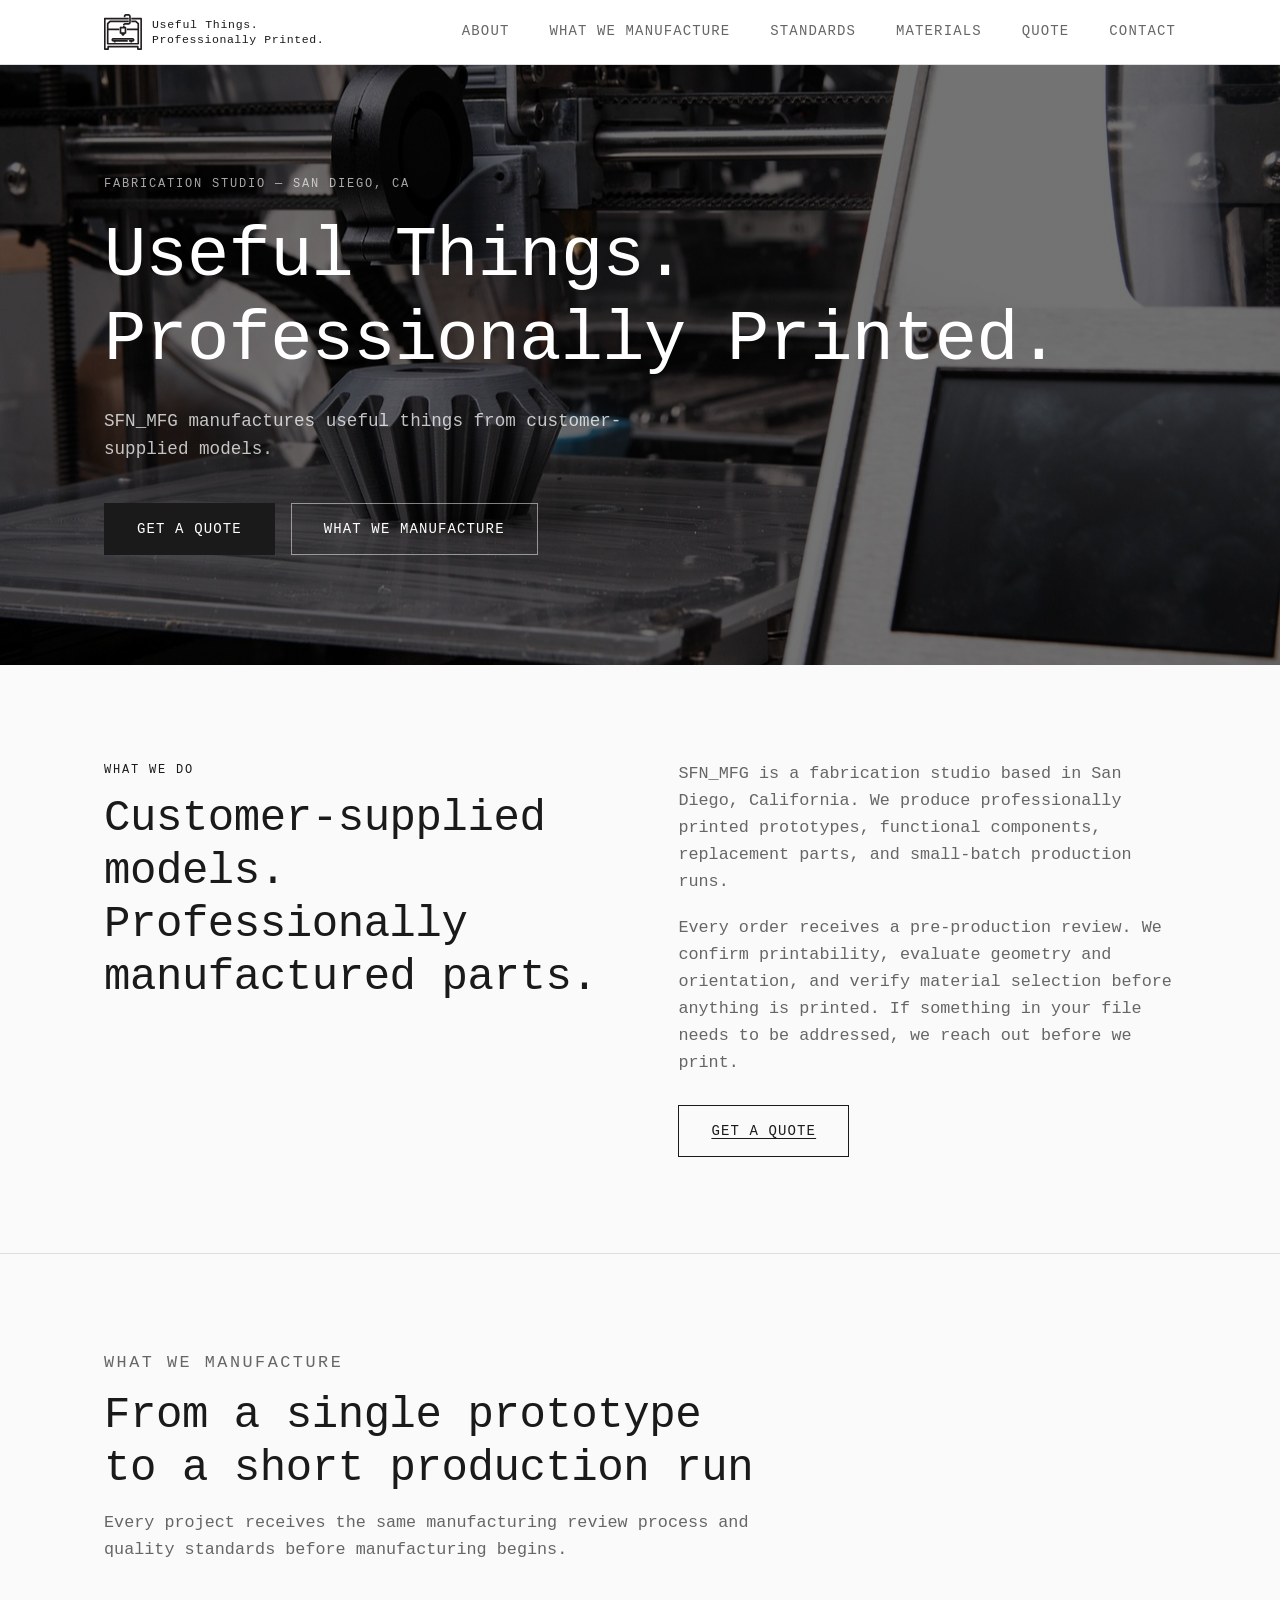
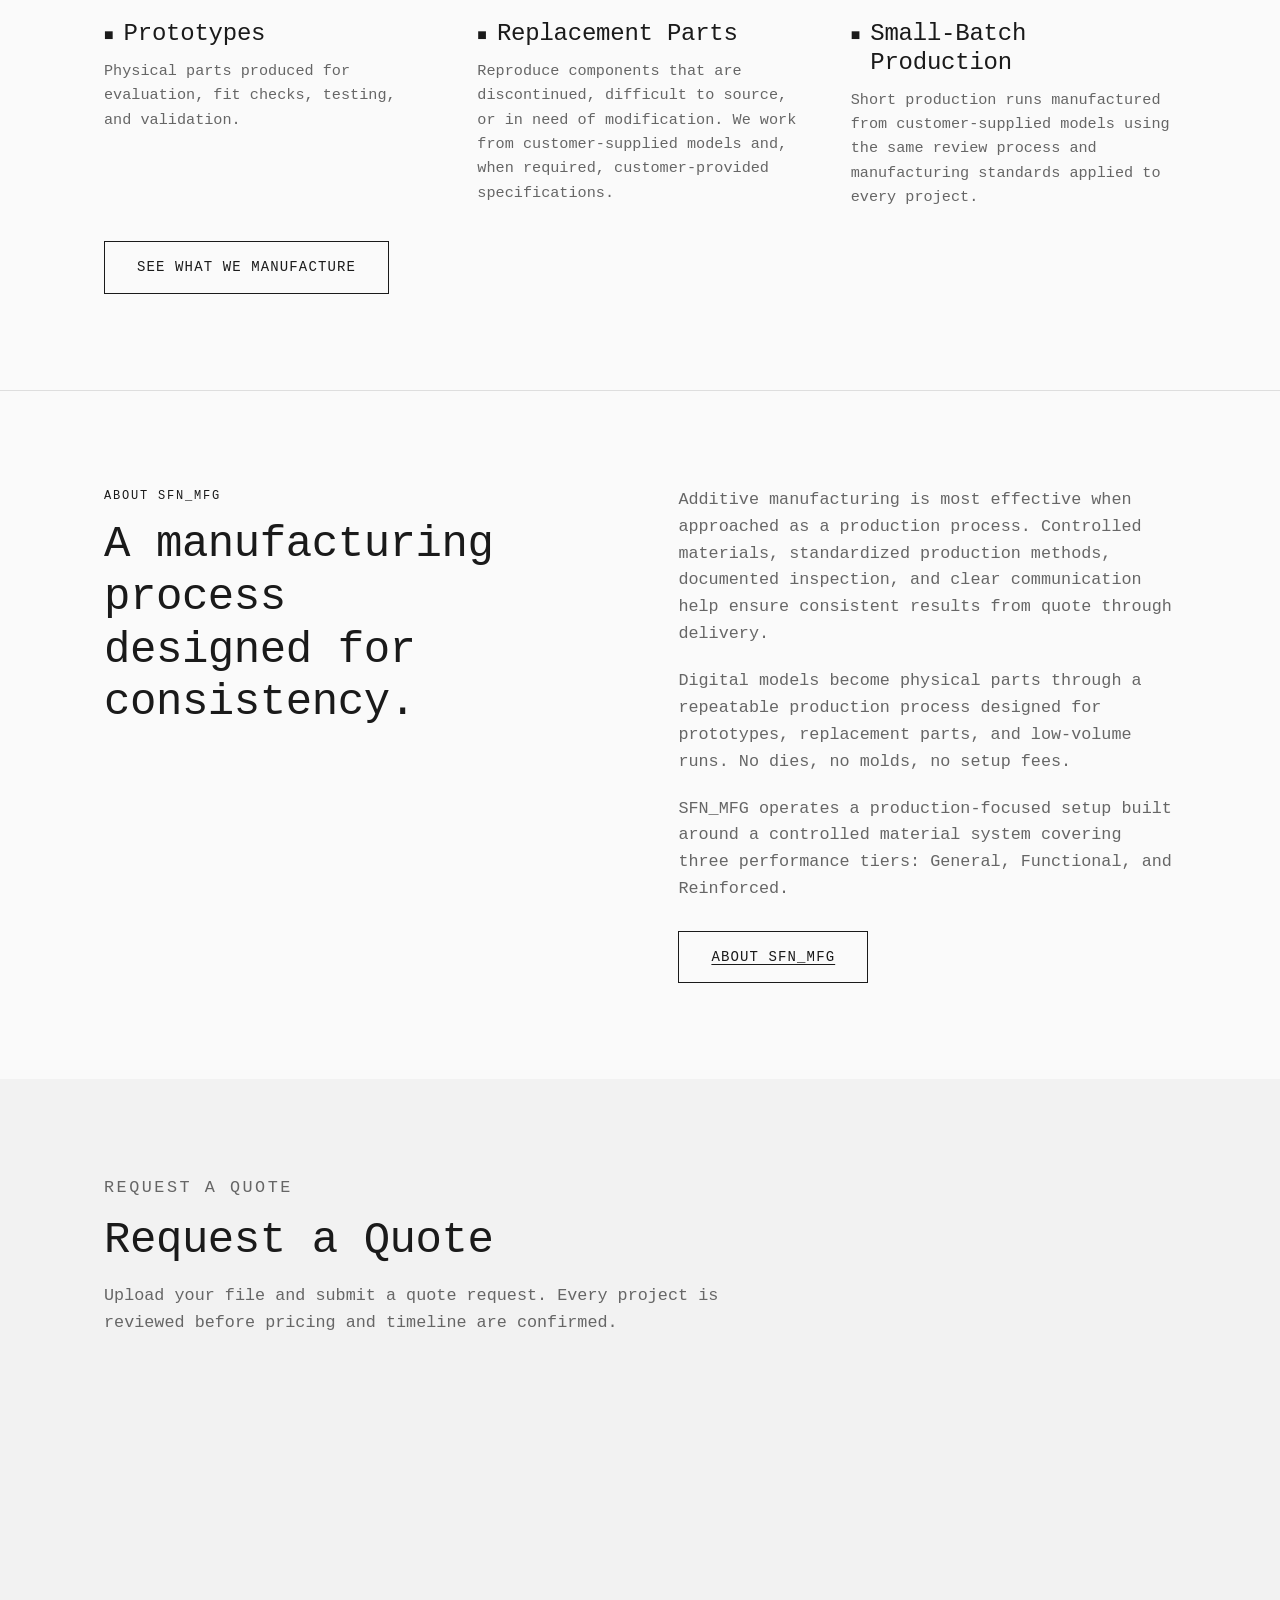
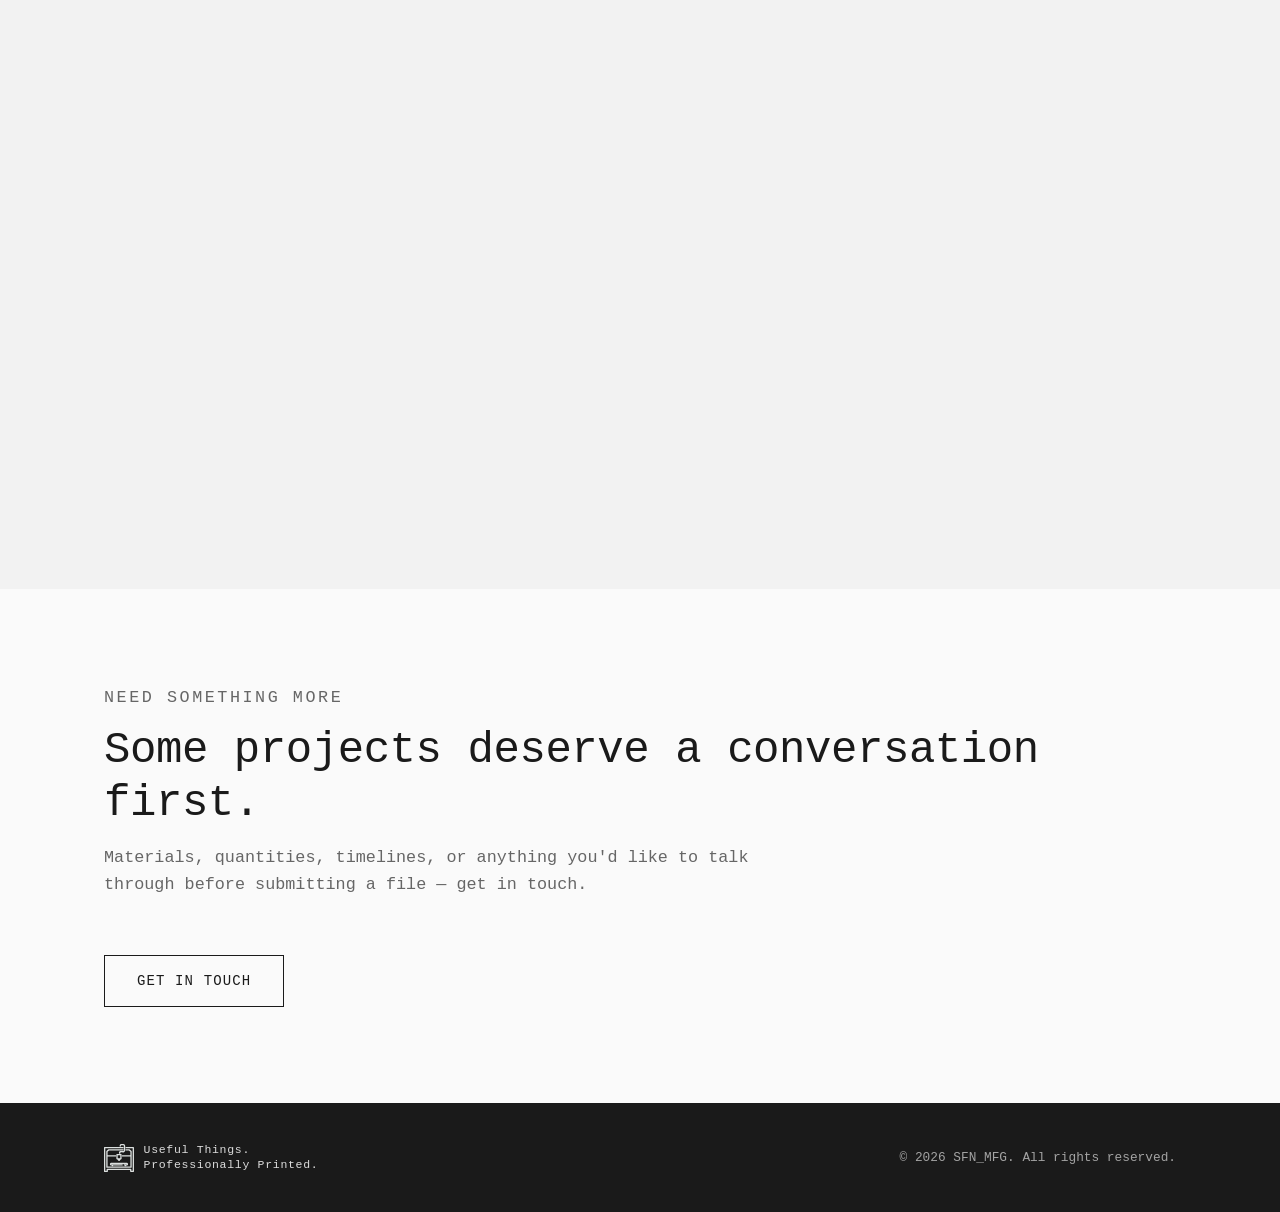
==== commit ec0c2f53: "UI and copy refinements across homepage and interior pages - Rework homepage contact section: remove" ====
--- a/index.html
+++ b/index.html
@@ -78,7 +78,7 @@
           <div class="prose">
             <p>SFN_MFG is a fabrication studio based in San Diego, California. We produce professionally printed prototypes, functional components, replacement parts, and small-batch production runs.</p>
             <p>Every order receives a pre-production review. We confirm printability, evaluate geometry and orientation, and verify material selection before anything is printed. If something in your file needs to be addressed, we reach out before we print.</p>
-            <a href="quote.html" class="btn btn--outline">Get a Quote &darr;</a>
+            <a href="quote.html" class="btn btn--outline">Get a Quote</a>
           </div>
         </div>
       </div>
@@ -96,22 +96,28 @@
         </div>
         <div class="feature-grid">
           <div class="feature-item">
-            <div class="feature-item__icon" aria-hidden="true">&#9632;</div>
-            <h3>Prototypes</h3>
+            <div class="feature-item__header">
+              <div class="feature-item__icon" aria-hidden="true">&#9632;</div>
+              <h3>Prototypes</h3>
+            </div>
             <p>Physical parts produced for evaluation, fit checks, testing, and validation.</p>
           </div>
           <div class="feature-item">
-            <div class="feature-item__icon" aria-hidden="true">&#9632;</div>
-            <h3>Replacement Parts</h3>
+            <div class="feature-item__header">
+              <div class="feature-item__icon" aria-hidden="true">&#9632;</div>
+              <h3>Replacement Parts</h3>
+            </div>
             <p>Reproduce components that are discontinued, difficult to source, or in need of modification. We work from customer-supplied models and, when required, customer-provided specifications.</p>
           </div>
           <div class="feature-item">
-            <div class="feature-item__icon" aria-hidden="true">&#9632;</div>
-            <h3>Small-Batch Production</h3>
+            <div class="feature-item__header">
+              <div class="feature-item__icon" aria-hidden="true">&#9632;</div>
+              <h3>Small-Batch Production</h3>
+            </div>
             <p>Short production runs manufactured from customer-supplied models using the same review process and manufacturing standards applied to every project.</p>
           </div>
         </div>
-        <div style="text-align: center; margin-top: 32px;">
+        <div style="margin-top: 32px;">
           <a href="what-we-manufacture.html" class="btn btn--outline">See What We Manufacture</a>
         </div>
       </div>
@@ -140,7 +146,7 @@
     <!-- Quote Widget -->
     <section class="section section--surface" id="quote">
       <div class="container">
-        <div class="section-header section-header--center">
+        <div class="section-header">
           <p class="section-eyebrow">Request a Quote</p>
           <h2>Request a Quote</h2>
           <p>Upload your file and submit a quote request. Every project is reviewed before pricing and timeline are confirmed.</p>
@@ -154,27 +160,13 @@
     <!-- Contact -->
     <section class="section" id="contact">
       <div class="container">
-        <div class="contact-layout">
-
-          <div class="contact-info">
-            <p class="section-eyebrow">Need Something More</p>
-            <h2>Some projects deserve a conversation first.</h2>
-            <p>If you'd like to discuss materials, larger quantities, timelines, or other requirements before requesting a quote, use the contact form and we'll get back to you.</p>
-
-            <p class="section-eyebrow" style="margin-top: 0;">Use this form for</p>
-            <ul role="list" style="list-style: none; display: flex; flex-direction: column; gap: 12px; font-size: 0.95rem; color: var(--color-text-muted);">
-              <li><span aria-hidden="true">&#8212;&nbsp;</span> Large batches and volume orders</li>
-              <li><span aria-hidden="true">&#8212;&nbsp;</span> Multi-part assemblies</li>
-              <li><span aria-hidden="true">&#8212;&nbsp;</span> Non-standard production requirements</li>
-              <li><span aria-hidden="true">&#8212;&nbsp;</span> Any project where you would like to talk through the details first</li>
-            </ul>
-          </div>
-
-          <div class="contact-email">
-            <p class="section-eyebrow">Email us directly</p>
-            <a href="mailto:studio@sfnmfg.com" class="contact-email__link">studio@sfnmfg.com</a>
-          </div>
-
+        <div class="section-header">
+          <p class="section-eyebrow">Need Something More</p>
+          <h2>Some projects deserve a conversation first.</h2>
+          <p>Materials, quantities, timelines, or anything you'd like to talk through before submitting a file &mdash; get in touch.</p>
+        </div>
+        <div style="margin-top: 32px;">
+          <a href="contact.html" class="btn btn--outline">Get in Touch</a>
         </div>
       </div>
     </section>
--- a/style.css
+++ b/style.css
@@ -308,14 +308,26 @@
   gap: 48px;
 }
 
+.feature-item {
+  display: flex;
+  flex-direction: column;
+}
+
+.feature-item__header {
+  display: flex;
+  align-items: baseline;
+  gap: 10px;
+  margin-bottom: 10px;
+}
+
 .feature-item__icon {
   font-size: 1rem;
-  margin-bottom: 16px;
   line-height: 1;
   color: var(--color-accent);
-}
-
-.feature-item h3 { margin-bottom: 10px; }
+  flex-shrink: 0;
+}
+
+.feature-item h3 { margin-bottom: 0; }
 
 .feature-item p {
   font-size: 0.95rem;
@@ -570,12 +582,10 @@
 /* --- Quote CTA block (homepage + inner pages) --- */
 .quote-cta {
   max-width: 560px;
-  margin: 0 auto;
-  display: flex;
-  flex-direction: column;
-  align-items: center;
+  display: flex;
+  flex-direction: column;
+  align-items: flex-start;
   gap: 32px;
-  text-align: center;
 }
 
 .quote-cta__note {
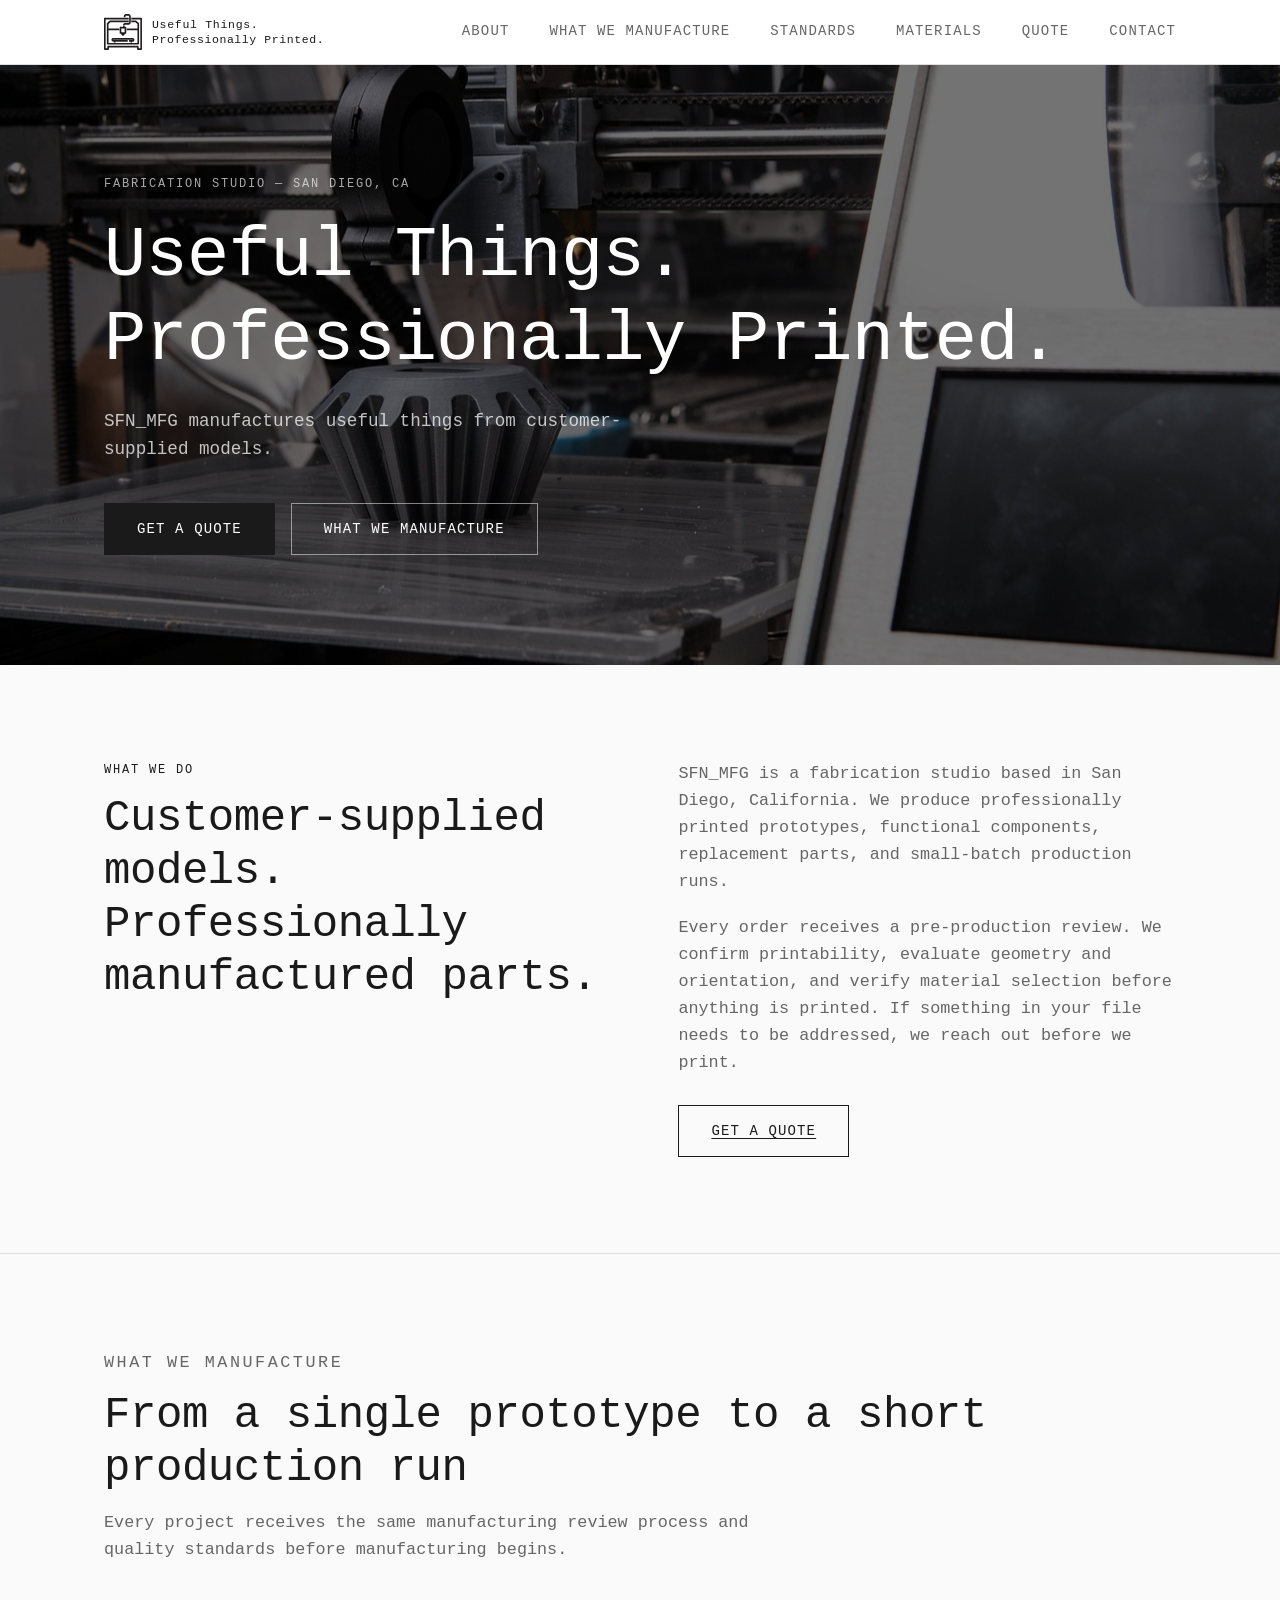
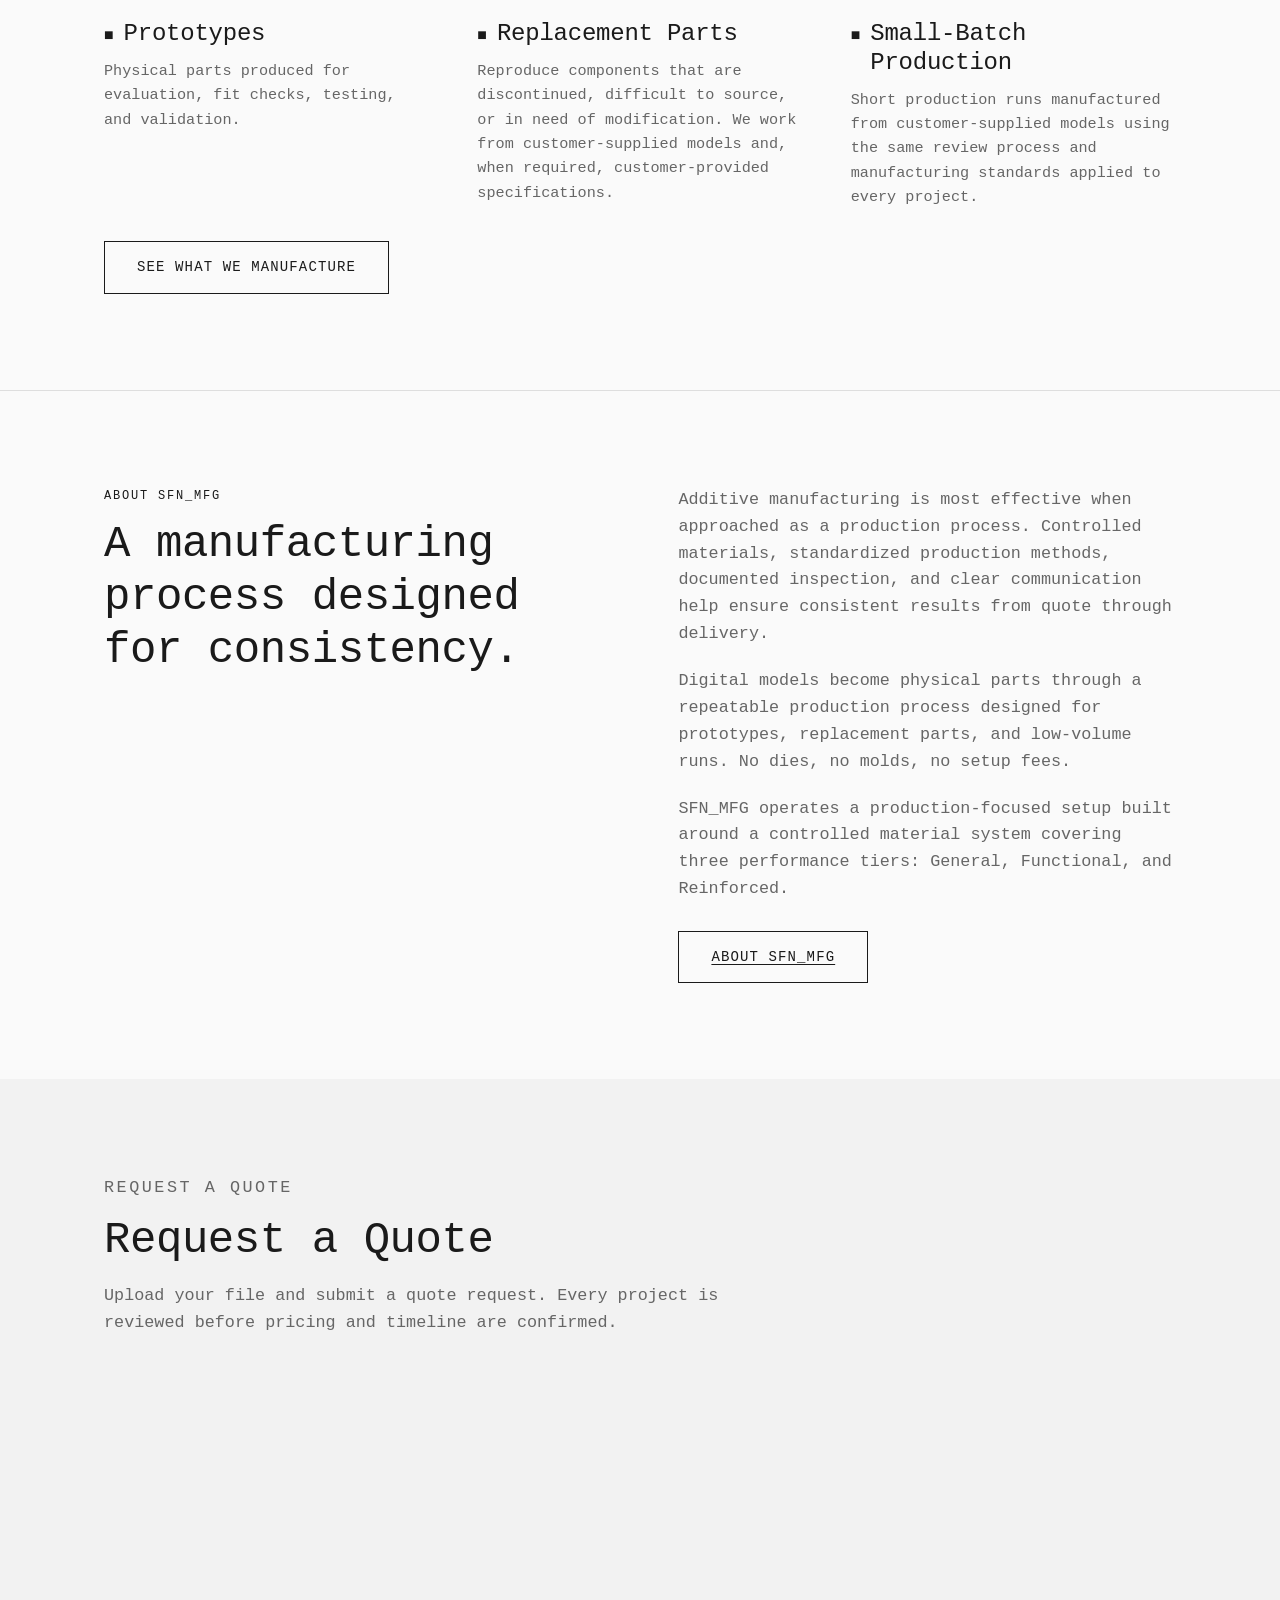
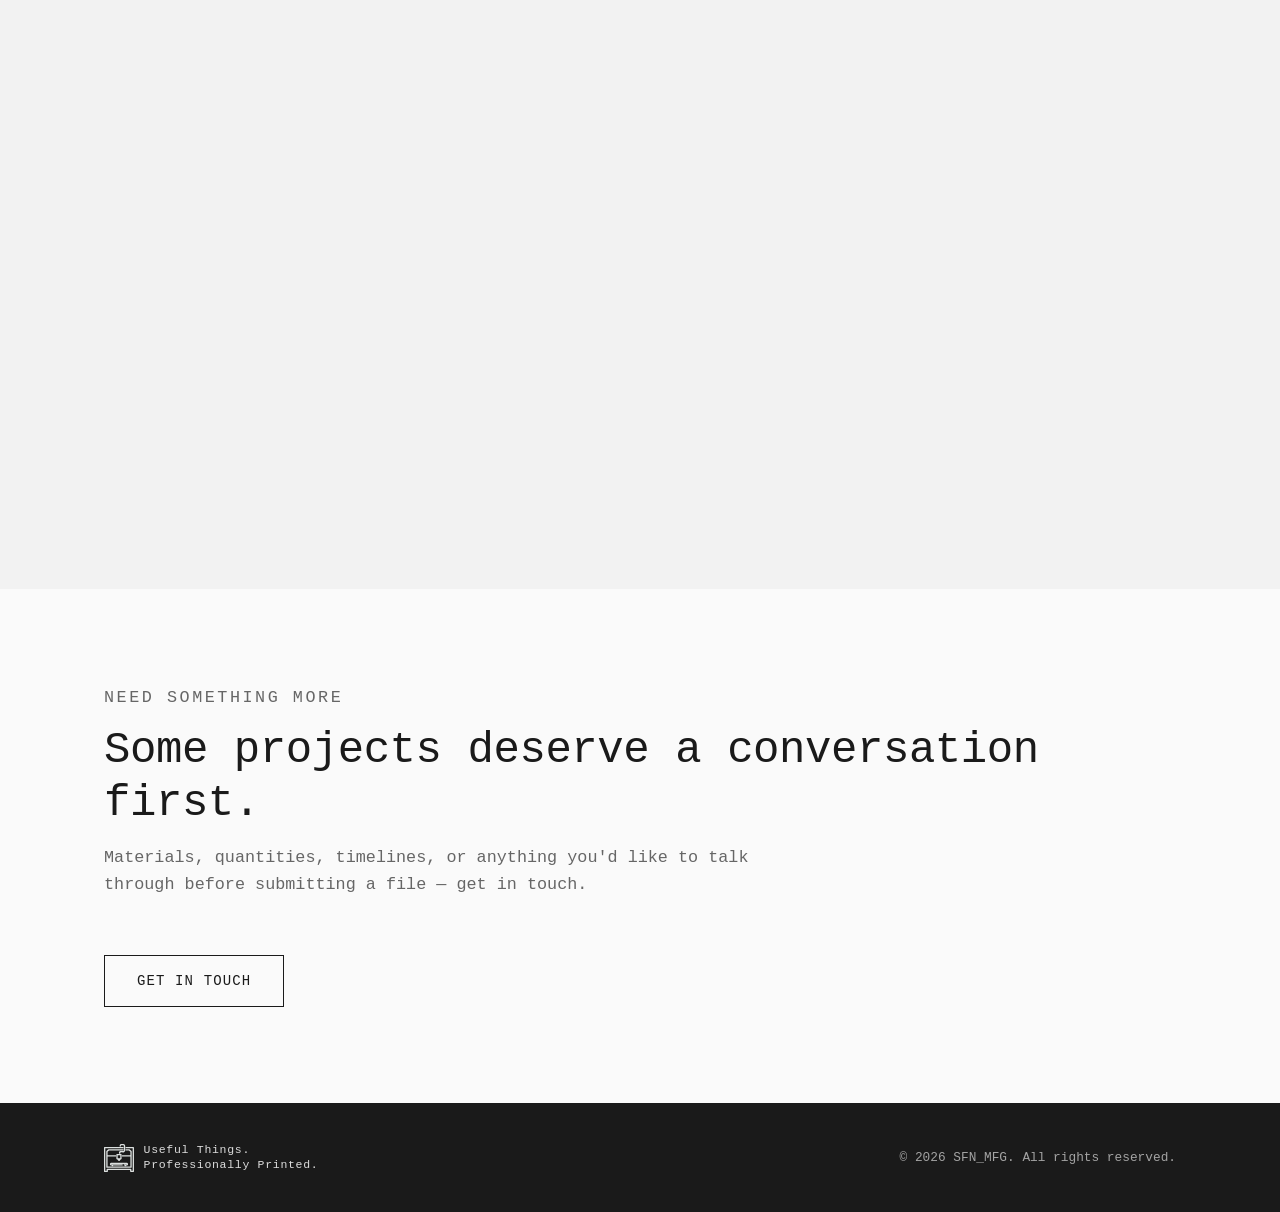
==== commit 2b2e2dcd: "copy updates" ====
--- a/index.html
+++ b/index.html
@@ -91,7 +91,7 @@
       <div class="container">
         <div class="section-header">
           <p class="section-eyebrow">What We Manufacture</p>
-          <h2>From a single prototype<br>to a short production run</h2>
+          <h2>From a single prototype to a short production run</h2>
           <p>Every project receives the same manufacturing review process and quality standards before manufacturing begins.</p>
         </div>
         <div class="feature-grid">
@@ -131,7 +131,7 @@
         <div class="two-col">
           <div>
             <p class="section-eyebrow">About SFN_MFG</p>
-            <h2>A manufacturing process<br>designed for consistency.</h2>
+            <h2>A manufacturing process designed for consistency.</h2>
           </div>
           <div class="prose">
             <p>Additive manufacturing is most effective when approached as a production process. Controlled materials, standardized production methods, documented inspection, and clear communication help ensure consistent results from quote through delivery.</p>
